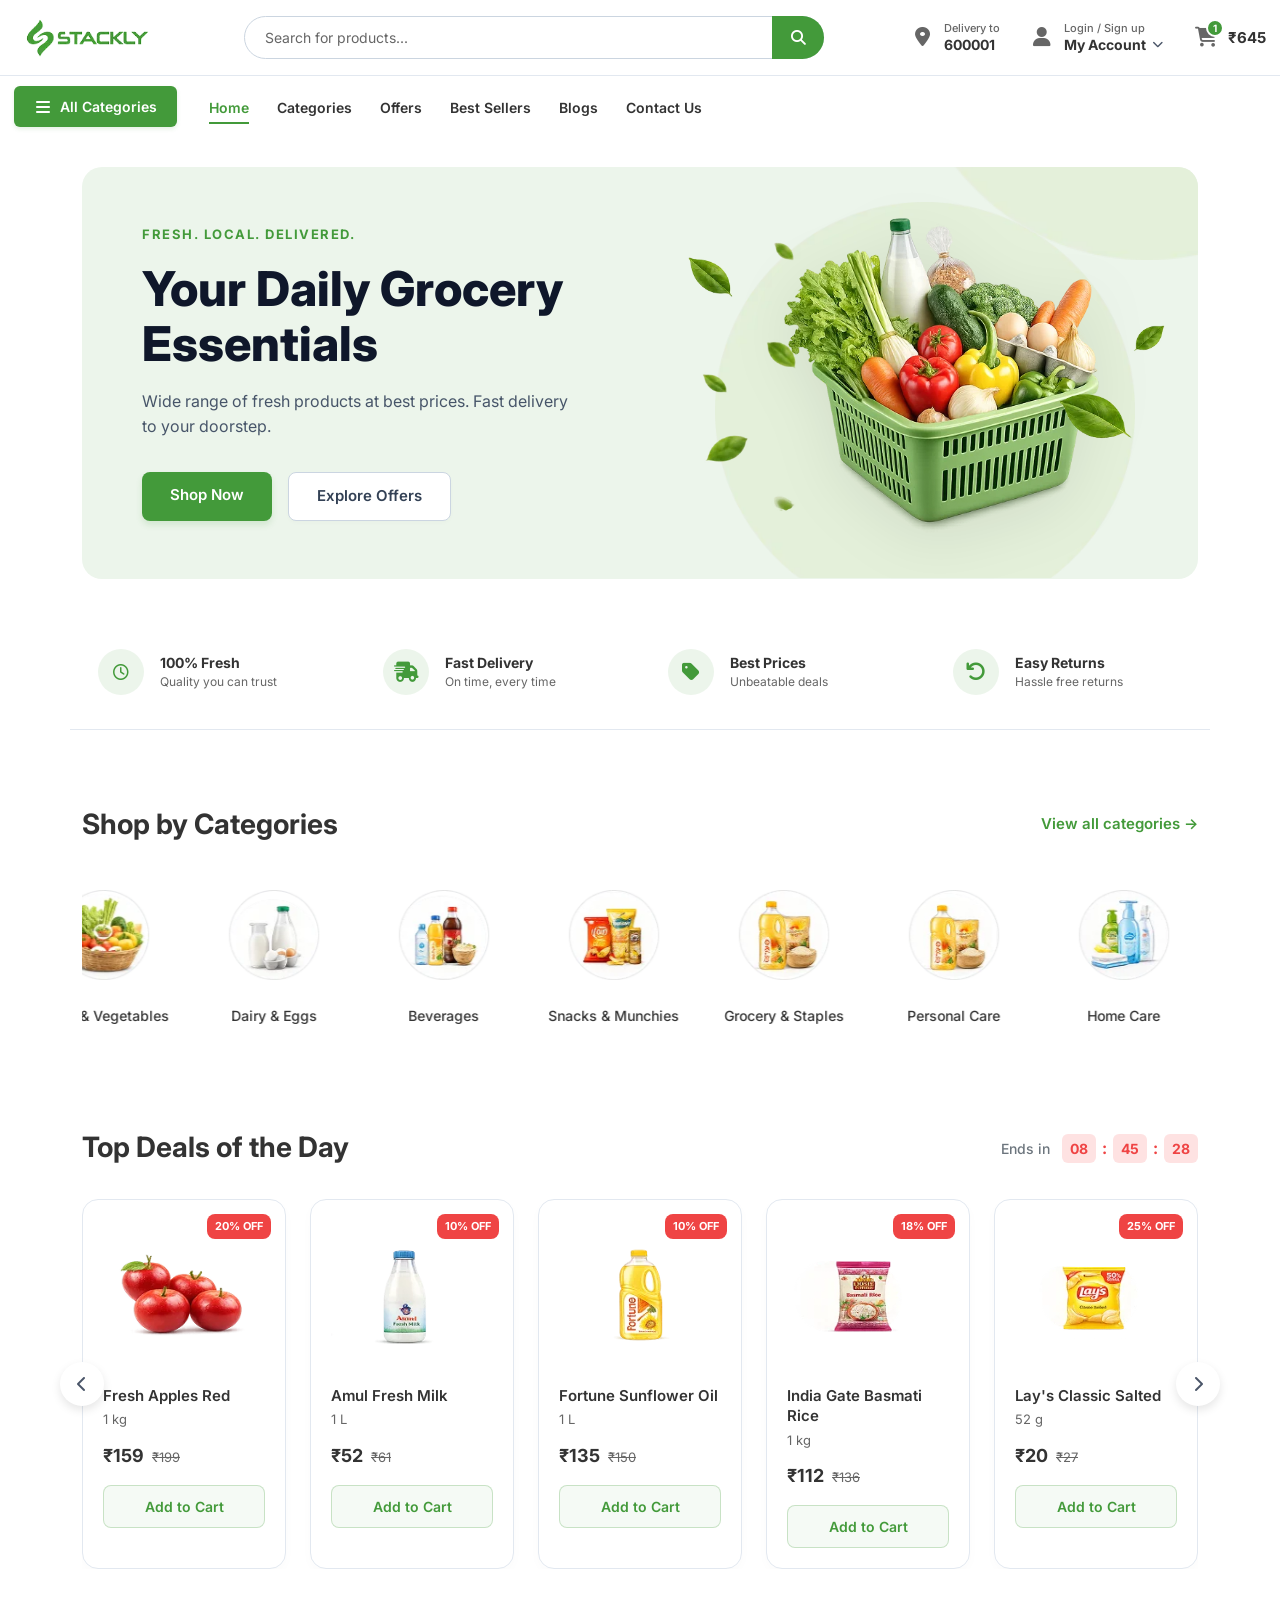
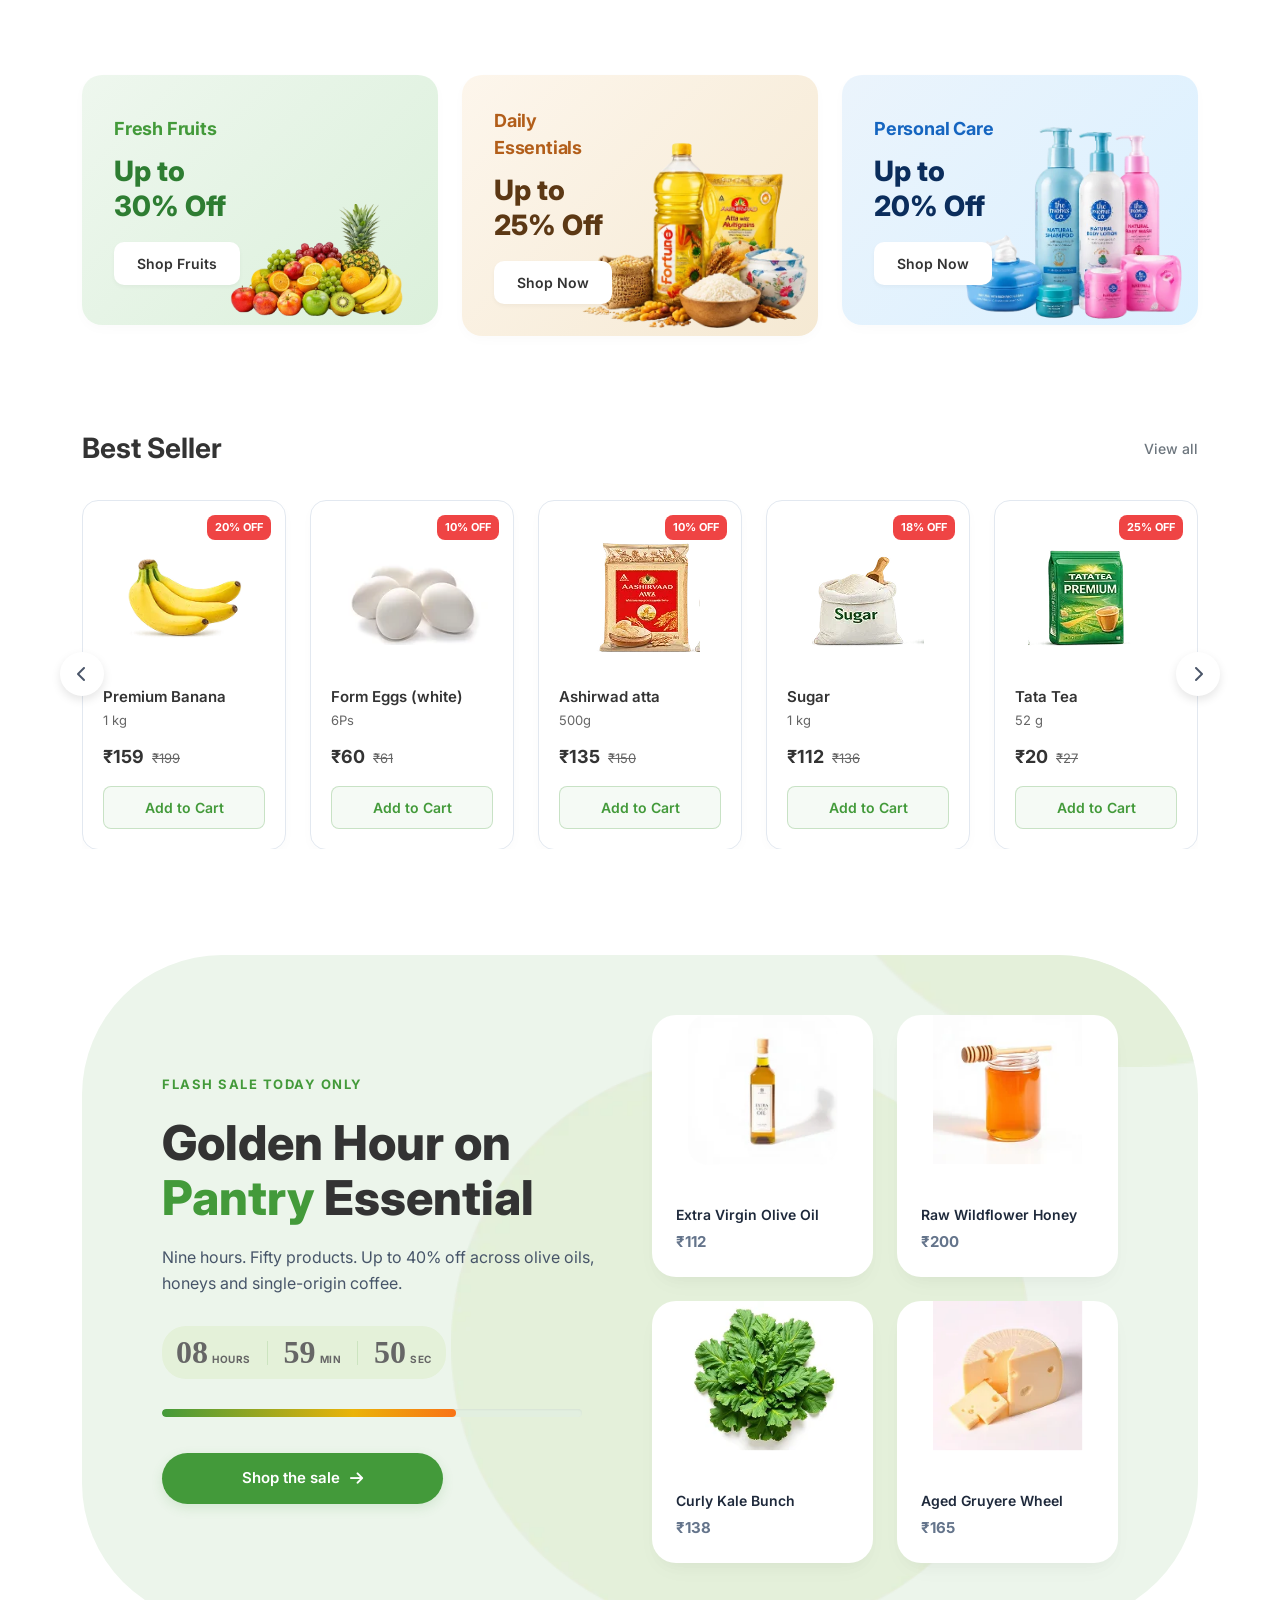
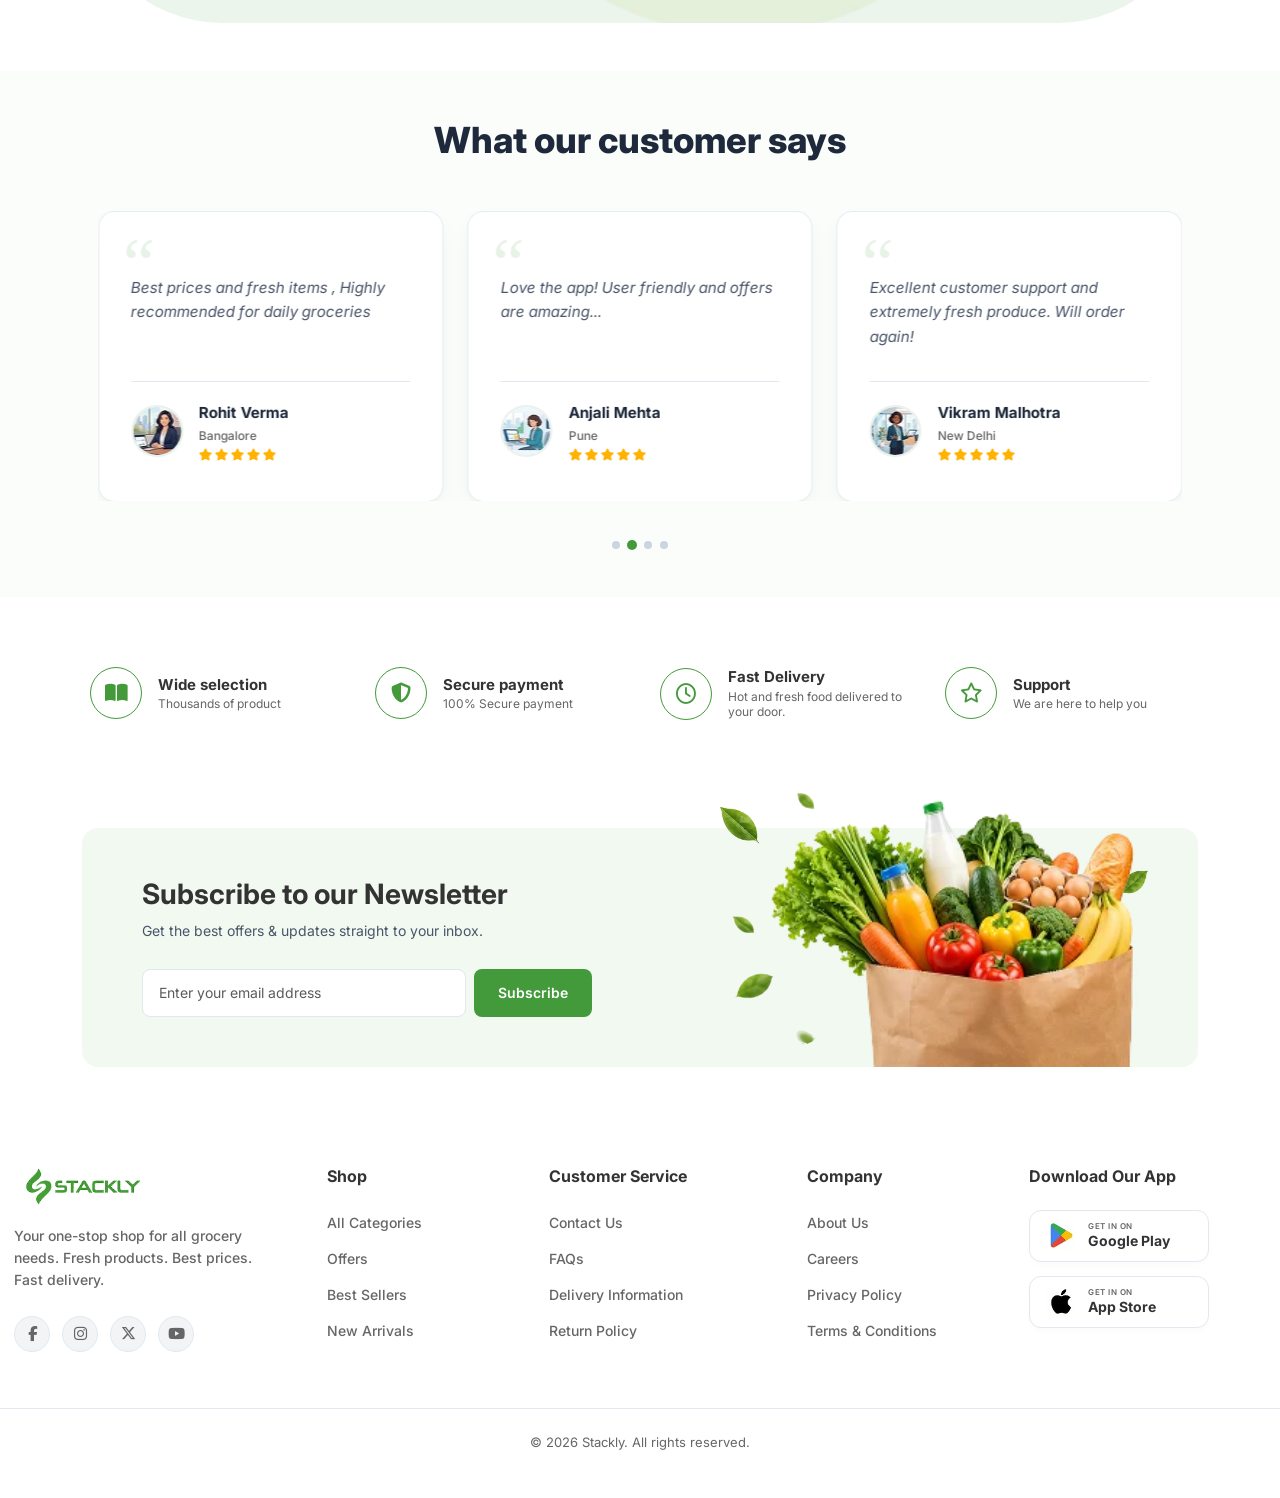
==== index.html @ 91634e1f "first commit" ====
<!doctype html>
<html lang="en">
  <head>
    <meta charset="UTF-8" />
    <meta name="viewport" content="width=device-width, initial-scale=1.0" />
    <title>Stackly - Online Grocery Store & E-Commerce</title>
    <!-- Bootstrap 5 CSS CDN -->
    <link
      href="https://cdn.jsdelivr.net/npm/bootstrap@5.3.3/dist/css/bootstrap.min.css"
      rel="stylesheet"
    />
    <!-- FontAwesome Icons CDN -->
    <link
      rel="stylesheet"
      href="https://cdnjs.cloudflare.com/ajax/libs/font-awesome/6.7.2/css/all.min.css"
    />
    <!-- Custom Project Stylesheet (overrides/complements Bootstrap) -->
    <link rel="stylesheet" href="./assets/css/styles.css" />
    <!-- Reusable Web Components (Header & Footer) -->
    <script src="./assets/js/script.js" defer></script>
  </head>
  <body style="display: flex; flex-direction: column; min-height: 100vh">
    <!-- Reusable Custom Header Component -->
    <custom-header></custom-header>

    <!-- Hero Banner Section -->
    <section class="hero-section">
      <div class="container">
        <div class="hero-banner">
          <div class="row align-items-center">
            <!-- Left: Hero Text Area -->
            <div class="col-lg-6 hero-content text-start">
              <span class="hero-subtitle">Fresh. Local. Delivered.</span>
              <h1 class="hero-title">Your Daily Grocery Essentials</h1>
              <p class="hero-text">
                Wide range of fresh products at best prices. Fast delivery to
                your doorstep.
              </p>
              <div class="hero-buttons">
                <a href="#" class="btn-hero-primary">Shop Now</a>
                <a href="#" class="btn-hero-secondary">Explore Offers</a>
              </div>
            </div>

            <!-- Right: Hero Visual Graphic -->
            <div class="col-lg-6">
              <div class="hero-illustration">
                <!-- Decorative Circle Backgrounds -->
                <img
                  src="./assets/images/home/Ellipse 1.webp"
                  alt="Circle Graphic background 1"
                  class="hero-ellipse-1"
                />
                <img
                  src="./assets/images/home/Ellipse 2.webp"
                  alt="Circle Graphic background 2"
                  class="hero-ellipse-2"
                />
                <!-- Product Basket Image -->
                <img
                  src="./assets/images/home/hero-veg-basket.webp"
                  alt="Fresh Vegetable Basket"
                  class="hero-basket-img"
                />
                <!-- Floating Leaf Overlays -->
                <img
                  src="./assets/images/home/leaves.webp"
                  alt="Floating Green Leaves"
                  class="hero-leaves"
                />
              </div>
            </div>
          </div>
        </div>
      </div>
    </section>

    <!-- Features Banner Section -->
    <section class="features-section">
      <div class="container">
        <div
          class="row row-cols-1 row-cols-sm-2 row-cols-lg-4 g-4 justify-content-between pb-4"
          style="border-bottom: 1px solid var(--border-color)"
        >
          <!-- Feature 1: 100% Fresh -->
          <div class="col">
            <div class="feature-card">
              <div class="feature-icon-box">
                <i class="fa-regular fa-clock"></i>
              </div>
              <div class="feature-content">
                <h4 class="feature-title">100% Fresh</h4>
                <p class="feature-description">Quality you can trust</p>
              </div>
            </div>
          </div>

          <!-- Feature 2: Fast Delivery -->
          <div class="col">
            <div class="feature-card">
              <div class="feature-icon-box">
                <i class="fa-solid fa-truck-fast feature-icon icon"></i>
              </div>
              <div class="feature-content">
                <h4 class="feature-title">Fast Delivery</h4>
                <p class="feature-description">On time, every time</p>
              </div>
            </div>
          </div>

          <!-- Feature 3: Best Prices -->
          <div class="col">
            <div class="feature-card">
              <div class="feature-icon-box">
                <i class="fa-solid fa-tag feature-icon icon"></i>
              </div>
              <div class="feature-content">
                <h4 class="feature-title">Best Prices</h4>
                <p class="feature-description">Unbeatable deals</p>
              </div>
            </div>
          </div>

          <!-- Feature 4: Easy Returns -->
          <div class="col">
            <div class="feature-card">
              <div class="feature-icon-box">
                <i class="fa-solid fa-arrow-rotate-left feature-icon icon"></i>
              </div>
              <div class="feature-content">
                <h4 class="feature-title">Easy Returns</h4>
                <p class="feature-description">Hassle free returns</p>
              </div>
            </div>
          </div>
        </div>
      </div>
    </section>

    <!-- Shop by Categories Section -->
    <section class="categories-section py-5">
      <div class="container">
        <div class="d-flex justify-content-between align-items-center mb-4">
          <h2 class="section-title h3 mb-0 fw-bold">Shop by Categories</h2>
          <a href="#" class="view-all-link fw-semibold text-decoration-none">
            View all categories <span class="arrow">&rarr;</span>
          </a>
        </div>
        <div class="categories-slider-wrapper">
          <div class="categories-slider-track" id="categories-track">
            <!-- Fruits & Vegetables -->
            <div class="category-slide">
              <a href="#" class="category-item-card">
                <div class="category-image-circle">
                  <img
                    src="./assets/images/home/home-shop-by-categories-img-1.webp"
                    alt="Fruits & Vegetables"
                  />
                </div>
                <div class="category-title">Fruits & Vegetables</div>
              </a>
            </div>
            <!-- Dairy & Eggs -->
            <div class="category-slide">
              <a href="#" class="category-item-card">
                <div class="category-image-circle">
                  <img
                    src="./assets/images/home/home-shop-by-categories-img-2.webp"
                    alt="Dairy & Eggs"
                  />
                </div>
                <div class="category-title">Dairy & Eggs</div>
              </a>
            </div>
            <!-- Beverages -->
            <div class="category-slide">
              <a href="#" class="category-item-card">
                <div class="category-image-circle">
                  <img
                    src="./assets/images/home/home-shop-by-categories-img-3.webp"
                    alt="Beverages"
                  />
                </div>
                <div class="category-title">Beverages</div>
              </a>
            </div>
            <!-- Snacks & Munchies -->
            <div class="category-slide">
              <a href="#" class="category-item-card">
                <div class="category-image-circle">
                  <img
                    src="./assets/images/home/home-shop-by-categories-img-4.webp"
                    alt="Snacks & Munchies"
                  />
                </div>
                <div class="category-title">Snacks & Munchies</div>
              </a>
            </div>
            <!-- Grocery & Staples -->
            <div class="category-slide">
              <a href="#" class="category-item-card">
                <div class="category-image-circle">
                  <img
                    src="./assets/images/home/home-shop-by-categories-img-5.webp"
                    alt="Grocery & Staples"
                  />
                </div>
                <div class="category-title">Grocery & Staples</div>
              </a>
            </div>
            <!-- Personal Care -->
            <div class="category-slide">
              <a href="#" class="category-item-card">
                <div class="category-image-circle">
                  <img
                    src="./assets/images/home/home-shop-by-categories-img-6.webp"
                    alt="Personal Care"
                  />
                </div>
                <div class="category-title">Personal Care</div>
              </a>
            </div>
            <!-- Home Care -->
            <div class="category-slide">
              <a href="#" class="category-item-card">
                <div class="category-image-circle">
                  <img
                    src="./assets/images/home/home-shop-by-categories-img-7.webp"
                    alt="Home Care"
                  />
                </div>
                <div class="category-title">Home Care</div>
              </a>
            </div>
            <!-- Baby Care -->
            <div class="category-slide">
              <a href="#" class="category-item-card">
                <div class="category-image-circle">
                  <img
                    src="./assets/images/home/home-shop-by-categories-img-8.webp"
                    alt="Baby Care"
                  />
                </div>
                <div class="category-title">Baby Care</div>
              </a>
            </div>
          </div>
        </div>
      </div>
    </section>

    <!-- Top Deals of the Day Section -->
    <section class="deals-section py-5">
      <div class="container position-relative">
        <div
          class="d-flex justify-content-between align-items-center mb-4 flex-wrap gap-3"
        >
          <h2 class="section-title h3 mb-0 fw-bold">Top Deals of the Day</h2>
          <div class="deals-countdown d-flex align-items-center gap-2">
            <span class="countdown-label text-secondary fw-medium"
              >Ends in</span
            >
            <div
              class="countdown-timer d-flex align-items-center gap-1"
              id="deals-timer"
            >
              <span class="timer-block" id="timer-hours">08</span>
              <span class="timer-colon">:</span>
              <span class="timer-block" id="timer-minutes">45</span>
              <span class="timer-colon">:</span>
              <span class="timer-block" id="timer-seconds">32</span>
            </div>
          </div>
        </div>

        <div class="deals-slider-outer position-relative">
          <!-- Slider Navigation Arrows -->
          <button
            class="deals-arrow arrow-left"
            id="deals-prev-btn"
            aria-label="Previous slide"
          >
            <i class="fa-solid fa-chevron-left"></i>
          </button>

          <div class="deals-slider-wrapper">
            <div class="deals-slider-track" id="deals-track">
              <!-- Card 1: Fresh Apples Red -->
              <div class="deal-slide">
                <div class="deal-product-card">
                  <span class="deal-badge-discount">20% OFF</span>
                  <div class="deal-image-wrapper">
                    <img
                      src="./assets/images/home/home-top-deals-1-fresh-apples-red.webp"
                      alt="Fresh Apples Red"
                      class="deal-product-img"
                    />
                  </div>
                  <div class="deal-product-info">
                    <h3 class="deal-product-title">Fresh Apples Red</h3>
                    <div class="deal-product-qty">1 kg</div>
                    <div class="deal-price-row">
                      <span class="deal-price-current">₹159</span>
                      <span class="deal-price-original">₹199</span>
                    </div>
                    <button class="deal-btn-add">Add to Cart</button>
                  </div>
                </div>
              </div>

              <!-- Card 2: Amul Fresh Milk -->
              <div class="deal-slide">
                <div class="deal-product-card">
                  <span class="deal-badge-discount">10% OFF</span>
                  <div class="deal-image-wrapper">
                    <img
                      src="./assets/images/home/home-top-deals-2-amul-fresh-milk.webp"
                      alt="Amul Fresh Milk"
                      class="deal-product-img"
                    />
                  </div>
                  <div class="deal-product-info">
                    <h3 class="deal-product-title">Amul Fresh Milk</h3>
                    <div class="deal-product-qty">1 L</div>
                    <div class="deal-price-row">
                      <span class="deal-price-current">₹52</span>
                      <span class="deal-price-original">₹61</span>
                    </div>
                    <button class="deal-btn-add">Add to Cart</button>
                  </div>
                </div>
              </div>

              <!-- Card 3: Fortune Sunflower Oil -->
              <div class="deal-slide">
                <div class="deal-product-card">
                  <span class="deal-badge-discount">10% OFF</span>
                  <div class="deal-image-wrapper">
                    <img
                      src="./assets/images/home/home-top-deals-3-fortune-sunflower-oil.webp"
                      alt="Fortune Sunflower Oil"
                      class="deal-product-img"
                    />
                  </div>
                  <div class="deal-product-info">
                    <h3 class="deal-product-title">Fortune Sunflower Oil</h3>
                    <div class="deal-product-qty">1 L</div>
                    <div class="deal-price-row">
                      <span class="deal-price-current">₹135</span>
                      <span class="deal-price-original">₹150</span>
                    </div>
                    <button class="deal-btn-add">Add to Cart</button>
                  </div>
                </div>
              </div>

              <!-- Card 4: India Gate Basmati Rice -->
              <div class="deal-slide">
                <div class="deal-product-card">
                  <span class="deal-badge-discount">18% OFF</span>
                  <div class="deal-image-wrapper">
                    <img
                      src="./assets/images/home/home-top-deals-4-india-gate-basmati-rice.webp"
                      alt="India Gate Basmati Rice"
                      class="deal-product-img"
                    />
                  </div>
                  <div class="deal-product-info">
                    <h3 class="deal-product-title">India Gate Basmati Rice</h3>
                    <div class="deal-product-qty">1 kg</div>
                    <div class="deal-price-row">
                      <span class="deal-price-current">₹112</span>
                      <span class="deal-price-original">₹136</span>
                    </div>
                    <button class="deal-btn-add">Add to Cart</button>
                  </div>
                </div>
              </div>

              <!-- Card 5: Lay's Classic Salted -->
              <div class="deal-slide">
                <div class="deal-product-card">
                  <span class="deal-badge-discount">25% OFF</span>
                  <div class="deal-image-wrapper">
                    <img
                      src="./assets/images/home/home-top-deals-5-lay's-classic-salted.webp"
                      alt="Lay's Classic Salted"
                      class="deal-product-img"
                    />
                  </div>
                  <div class="deal-product-info">
                    <h3 class="deal-product-title">Lay's Classic Salted</h3>
                    <div class="deal-product-qty">52 g</div>
                    <div class="deal-price-row">
                      <span class="deal-price-current">₹20</span>
                      <span class="deal-price-original">₹27</span>
                    </div>
                    <button class="deal-btn-add">Add to Cart</button>
                  </div>
                </div>
              </div>
            </div>
          </div>

          <button
            class="deals-arrow arrow-right"
            id="deals-next-btn"
            aria-label="Next slide"
          >
            <i class="fa-solid fa-chevron-right"></i>
          </button>
        </div>
      </div>
    </section>

    <!-- Offer Banners Section -->
    <section class="offers-banners-section py-5">
      <div class="container">
        <div class="row g-4">
          <!-- Card 1: Fresh Fruits -->
          <div class="col-lg-4 col-md-6">
            <div class="offer-banner-card card-fruits">
              <div class="offer-banner-content">
                <span class="offer-category">Fresh Fruits</span>
                <h3 class="offer-discount">Up to 30% Off</h3>
                <a href="#" class="btn-offer">Shop Fruits</a>
              </div>
              <div class="offer-banner-img-wrapper">
                <img
                  src="./assets/images/home/home-offer-image-1.webp"
                  alt="Fresh Fruits"
                  class="offer-banner-img"
                />
              </div>
            </div>
          </div>

          <!-- Card 2: Daily Essentials -->
          <div class="col-lg-4 col-md-6">
            <div class="offer-banner-card card-essentials">
              <div class="offer-banner-content">
                <span class="offer-category">Daily Essentials</span>
                <h3 class="offer-discount">Up to 25% Off</h3>
                <a href="#" class="btn-offer">Shop Now</a>
              </div>
              <div class="offer-banner-img-wrapper">
                <img
                  src="./assets/images/home/home-offer-image-2.webp"
                  alt="Daily Essentials"
                  class="offer-banner-img"
                />
              </div>
            </div>
          </div>

          <!-- Card 3: Personal Care -->
          <div class="col-lg-4 col-md-12">
            <div class="offer-banner-card card-personal">
              <div class="offer-banner-content">
                <span class="offer-category">Personal Care</span>
                <h3 class="offer-discount">Up to 20% Off</h3>
                <a href="#" class="btn-offer">Shop Now</a>
              </div>
              <div class="offer-banner-img-wrapper">
                <img
                  src="./assets/images/home/home-offer-image-3.webp"
                  alt="Personal Care"
                  class="offer-banner-img"
                />
              </div>
            </div>
          </div>
        </div>
      </div>
    </section>

    <!-- Best Seller Section -->
    <section class="deals-section py-5">
      <div class="container position-relative">
        <div class="d-flex justify-content-between align-items-center mb-4">
          <h2 class="section-title h3 mb-0 fw-bold">Best Seller</h2>
          <a
            href="#"
            class="text-secondary text-decoration-none fw-medium"
            style="font-size: 14px; transition: color var(--transition-fast)"
            onmouseover="this.style.color = 'var(--primary-color)'"
            onmouseout="this.style.color = 'var(--text-light)'"
          >
            View all
          </a>
        </div>

        <div class="deals-slider-outer position-relative">
          <!-- Slider Navigation Arrows -->
          <button
            class="deals-arrow arrow-left"
            id="best-seller-prev-btn"
            aria-label="Previous slide"
          >
            <i class="fa-solid fa-chevron-left"></i>
          </button>

          <div class="deals-slider-wrapper">
            <div class="deals-slider-track" id="best-seller-track">
              <!-- Card 1: Premium Banana -->
              <div class="deal-slide">
                <div class="deal-product-card">
                  <span class="deal-badge-discount">20% OFF</span>
                  <div class="deal-image-wrapper">
                    <img
                      src="./assets/images/home/home-best-seller-img-1.webp"
                      alt="Premium Banana"
                      class="deal-product-img"
                    />
                  </div>
                  <div class="deal-product-info">
                    <h3 class="deal-product-title">Premium Banana</h3>
                    <div class="deal-product-qty">1 kg</div>
                    <div class="deal-price-row">
                      <span class="deal-price-current">₹159</span>
                      <span class="deal-price-original">₹199</span>
                    </div>
                    <button class="deal-btn-add">Add to Cart</button>
                  </div>
                </div>
              </div>

              <!-- Card 2: Form Eggs (white) -->
              <div class="deal-slide">
                <div class="deal-product-card">
                  <span class="deal-badge-discount">10% OFF</span>
                  <div class="deal-image-wrapper">
                    <img
                      src="./assets/images/home/home-best-seller-img-2.webp"
                      alt="Form Eggs (white)"
                      class="deal-product-img"
                    />
                  </div>
                  <div class="deal-product-info">
                    <h3 class="deal-product-title">Form Eggs (white)</h3>
                    <div class="deal-product-qty">6Ps</div>
                    <div class="deal-price-row">
                      <span class="deal-price-current">₹60</span>
                      <span class="deal-price-original">₹61</span>
                    </div>
                    <button class="deal-btn-add">Add to Cart</button>
                  </div>
                </div>
              </div>

              <!-- Card 3: Ashirwad atta -->
              <div class="deal-slide">
                <div class="deal-product-card">
                  <span class="deal-badge-discount">10% OFF</span>
                  <div class="deal-image-wrapper">
                    <img
                      src="./assets/images/home/home-best-seller-img-3.webp"
                      alt="Ashirwad atta"
                      class="deal-product-img"
                    />
                  </div>
                  <div class="deal-product-info">
                    <h3 class="deal-product-title">Ashirwad atta</h3>
                    <div class="deal-product-qty">500g</div>
                    <div class="deal-price-row">
                      <span class="deal-price-current">₹135</span>
                      <span class="deal-price-original">₹150</span>
                    </div>
                    <button class="deal-btn-add">Add to Cart</button>
                  </div>
                </div>
              </div>

              <!-- Card 4: Sugar -->
              <div class="deal-slide">
                <div class="deal-product-card">
                  <span class="deal-badge-discount">18% OFF</span>
                  <div class="deal-image-wrapper">
                    <img
                      src="./assets/images/home/home-best-seller-img-4.webp"
                      alt="Sugar"
                      class="deal-product-img"
                    />
                  </div>
                  <div class="deal-product-info">
                    <h3 class="deal-product-title">Sugar</h3>
                    <div class="deal-product-qty">1 kg</div>
                    <div class="deal-price-row">
                      <span class="deal-price-current">₹112</span>
                      <span class="deal-price-original">₹136</span>
                    </div>
                    <button class="deal-btn-add">Add to Cart</button>
                  </div>
                </div>
              </div>

              <!-- Card 5: Tata Tea -->
              <div class="deal-slide">
                <div class="deal-product-card">
                  <span class="deal-badge-discount">25% OFF</span>
                  <div class="deal-image-wrapper">
                    <img
                      src="./assets/images/home/home-best-seller-img-5.webp"
                      alt="Tata Tea"
                      class="deal-product-img"
                    />
                  </div>
                  <div class="deal-product-info">
                    <h3 class="deal-product-title">Tata Tea</h3>
                    <div class="deal-product-qty">52 g</div>
                    <div class="deal-price-row">
                      <span class="deal-price-current">₹20</span>
                      <span class="deal-price-original">₹27</span>
                    </div>
                    <button class="deal-btn-add">Add to Cart</button>
                  </div>
                </div>
              </div>
            </div>
          </div>

          <button
            class="deals-arrow arrow-right"
            id="best-seller-next-btn"
            aria-label="Next slide"
          >
            <i class="fa-solid fa-chevron-right"></i>
          </button>
        </div>
      </div>
    </section>

    <!-- Flash Sale Section -->
    <section class="flash-sale-section py-5">
      <div class="container">
        <div class="flash-sale-banner">
          <!-- Decorative Circle Backgrounds -->
          <img
            src="./assets/images/home/home-flash-sale-ellipse1.webp"
            alt="Flash Sale background 1"
            class="flash-sale-ellipse-1"
          />
          <img
            src="./assets/images/home/home-flash-sale-ellipse2.webp"
            alt="Flash Sale background 2"
            class="flash-sale-ellipse-2"
          />

          <div
            class="row align-items-center position-relative"
            style="z-index: 10"
          >
            <!-- Left: Text content, countdown timer, and progress bar -->
            <div class="col-lg-6 flash-sale-content text-start">
              <span class="flash-sale-subtitle">FLASH SALE TODAY ONLY</span>
              <h2 class="flash-sale-title">
                Golden Hour on <br />
                <span class="text-green">Pantry</span> Essential
              </h2>
              <p class="flash-sale-text">
                Nine hours. Fifty products. Up to 40% off across olive oils,
                honeys and single-origin coffee.
              </p>

              <!-- Countdown Timer -->
              <div class="flash-sale-timer-container">
                <div class="flash-sale-timer" id="flash-sale-countdown">
                  <div class="timer-segment">
                    <span class="timer-val" id="flash-hours">08</span>
                    <span class="timer-lbl">HOURS</span>
                  </div>
                  <div class="timer-divider"></div>
                  <div class="timer-segment">
                    <span class="timer-val" id="flash-minutes">59</span>
                    <span class="timer-lbl">MIN</span>
                  </div>
                  <div class="timer-divider"></div>
                  <div class="timer-segment">
                    <span class="timer-val" id="flash-seconds">54</span>
                    <span class="timer-lbl">SEC</span>
                  </div>
                </div>
              </div>

              <!-- Progress Bar -->
              <div class="flash-sale-progress-container">
                <div class="flash-sale-progress-bar">
                  <div
                    class="flash-sale-progress-fill"
                    style="width: 70%"
                  ></div>
                </div>
              </div>

              <!-- Action Button -->
              <div class="flash-sale-button-box">
                <a href="#" class="btn-flash-sale"
                  >Shop the sale <i class="fa-solid fa-arrow-right"></i
                ></a>
              </div>
            </div>

            <!-- Right: 2x2 Grid of Product Cards -->
            <div class="col-lg-6">
              <div class="flash-sale-grid">
                <!-- Card 1: Extra Virgin Olive Oil -->
                <div class="flash-product-card">
                  <div class="flash-product-image">
                    <img
                      src="./assets/images/home/home-flash-sale-1-extra-vergin-olive-oil.webp"
                      alt="Extra Virgin Olive Oil"
                    />
                  </div>
                  <div class="flash-product-info">
                    <h4 class="flash-product-title">Extra Virgin Olive Oil</h4>
                    <span class="flash-product-price">₹112</span>
                  </div>
                </div>

                <!-- Card 2: Raw Wildflower Honey -->
                <div class="flash-product-card">
                  <div class="flash-product-image">
                    <img
                      src="./assets/images/home/home-flash-sale-2-raw-wildflower-honey.webp"
                      alt="Raw Wildflower Honey"
                    />
                  </div>
                  <div class="flash-product-info">
                    <h4 class="flash-product-title">Raw Wildflower Honey</h4>
                    <span class="flash-product-price">₹200</span>
                  </div>
                </div>

                <!-- Card 3: Curly Kale Bunch -->
                <div class="flash-product-card">
                  <div class="flash-product-image">
                    <img
                      src="./assets/images/home/home-flash-sale-3-curly-kale-bunch.webp"
                      alt="Curly Kale Bunch"
                    />
                  </div>
                  <div class="flash-product-info">
                    <h4 class="flash-product-title">Curly Kale Bunch</h4>
                    <span class="flash-product-price">₹138</span>
                  </div>
                </div>

                <!-- Card 4: Aged Gruyere Wheel -->
                <div class="flash-product-card">
                  <div class="flash-product-image">
                    <img
                      src="./assets/images/home/home-flash-sale-4-aged-gruyere-wheel.webp"
                      alt="Aged Gruyere Wheel"
                    />
                  </div>
                  <div class="flash-product-info">
                    <h4 class="flash-product-title">Aged Gruyere Wheel</h4>
                    <span class="flash-product-price">₹165</span>
                  </div>
                </div>
              </div>
            </div>
          </div>
        </div>
      </div>
    </section>

    <!-- What our customer says (Testimonial Slider) Section -->
    <section class="testimonials-section py-5">
      <div class="container">
        <h2 class="testimonials-title">What our customer says</h2>

        <div class="testimonials-slider-outer">
          <div class="testimonials-slider-wrapper">
            <div class="testimonials-slider-track" id="testimonials-track">
              <!-- Slide 1: Priya Sharma -->
              <div class="testimonial-slide">
                <div class="testimonial-card">
                  <span class="testimonial-quote-icon">“</span>
                  <p class="testimonial-text">
                    Great quality and Fast delivery experience stackly make my
                    shopping very easy !
                  </p>
                  <div class="testimonial-profile">
                    <img
                      src="./assets/images/home/home-testimonial-img-1.webp"
                      alt="Priya Sharma"
                      class="testimonial-avatar"
                    />
                    <div class="testimonial-info">
                      <span class="testimonial-name">Priya Sharma</span>
                      <span class="testimonial-location">Mumbai</span>
                      <div class="testimonial-rating">
                        <i class="fa-solid fa-star"></i>
                        <i class="fa-solid fa-star"></i>
                        <i class="fa-solid fa-star"></i>
                        <i class="fa-solid fa-star"></i>
                        <i class="fa-solid fa-star"></i>
                      </div>
                    </div>
                  </div>
                </div>
              </div>

              <!-- Slide 2: Rohit Verma -->
              <div class="testimonial-slide">
                <div class="testimonial-card">
                  <span class="testimonial-quote-icon">“</span>
                  <p class="testimonial-text">
                    Best prices and fresh items , Highly recommended for daily
                    groceries
                  </p>
                  <div class="testimonial-profile">
                    <img
                      src="./assets/images/home/home-testimonial-img-2.webp"
                      alt="Rohit Verma"
                      class="testimonial-avatar"
                    />
                    <div class="testimonial-info">
                      <span class="testimonial-name">Rohit Verma</span>
                      <span class="testimonial-location">Bangalore</span>
                      <div class="testimonial-rating">
                        <i class="fa-solid fa-star"></i>
                        <i class="fa-solid fa-star"></i>
                        <i class="fa-solid fa-star"></i>
                        <i class="fa-solid fa-star"></i>
                        <i class="fa-solid fa-star"></i>
                      </div>
                    </div>
                  </div>
                </div>
              </div>

              <!-- Slide 3: Anjali Mehta -->
              <div class="testimonial-slide">
                <div class="testimonial-card">
                  <span class="testimonial-quote-icon">“</span>
                  <p class="testimonial-text">
                    Love the app! User friendly and offers are amazing...
                  </p>
                  <div class="testimonial-profile">
                    <img
                      src="./assets/images/home/home-testimonial-img-3.webp"
                      alt="Anjali Mehta"
                      class="testimonial-avatar"
                    />
                    <div class="testimonial-info">
                      <span class="testimonial-name">Anjali Mehta</span>
                      <span class="testimonial-location">Pune</span>
                      <div class="testimonial-rating">
                        <i class="fa-solid fa-star"></i>
                        <i class="fa-solid fa-star"></i>
                        <i class="fa-solid fa-star"></i>
                        <i class="fa-solid fa-star"></i>
                        <i class="fa-solid fa-star"></i>
                      </div>
                    </div>
                  </div>
                </div>
              </div>

              <!-- Slide 4: Vikram Malhotra -->
              <div class="testimonial-slide">
                <div class="testimonial-card">
                  <span class="testimonial-quote-icon">“</span>
                  <p class="testimonial-text">
                    Excellent customer support and extremely fresh produce. Will
                    order again!
                  </p>
                  <div class="testimonial-profile">
                    <img
                      src="./assets/images/home/home-testimonial-img-1.webp"
                      alt="Vikram Malhotra"
                      class="testimonial-avatar"
                    />
                    <div class="testimonial-info">
                      <span class="testimonial-name">Vikram Malhotra</span>
                      <span class="testimonial-location">New Delhi</span>
                      <div class="testimonial-rating">
                        <i class="fa-solid fa-star"></i>
                        <i class="fa-solid fa-star"></i>
                        <i class="fa-solid fa-star"></i>
                        <i class="fa-solid fa-star"></i>
                        <i class="fa-solid fa-star"></i>
                      </div>
                    </div>
                  </div>
                </div>
              </div>
            </div>
          </div>

          <!-- Pagination Dots -->
          <div class="testimonials-dots" id="testimonials-dots"></div>
        </div>
      </div>
    </section>

    <!-- Bottom Features & Newsletter Section -->
    <section class="footer-features-newsletter-section">
      <!-- 1. Features Row -->
      <div class="container home-bottom-features mb-5">
        <div
          class="row row-cols-1 row-cols-md-2 row-cols-lg-4 g-4 justify-content-between"
        >
          <!-- Feature 1: Wide selection -->
          <div class="col">
            <div class="bottom-feature-card">
              <div class="bottom-feature-icon-box">
                <i class="fa-solid fa-book-open"></i>
              </div>
              <div class="bottom-feature-content">
                <h4 class="bottom-feature-title">Wide selection</h4>
                <p class="bottom-feature-description">Thousands of product</p>
              </div>
            </div>
          </div>
          <!-- Feature 2: Secure payment -->
          <div class="col">
            <div class="bottom-feature-card">
              <div class="bottom-feature-icon-box">
                <i class="fa-solid fa-shield-halved"></i>
              </div>
              <div class="bottom-feature-content">
                <h4 class="bottom-feature-title">Secure payment</h4>
                <p class="bottom-feature-description">100% Secure payment</p>
              </div>
            </div>
          </div>
          <!-- Feature 3: Fast Delivery -->
          <div class="col">
            <div class="bottom-feature-card">
              <div class="bottom-feature-icon-box">
                <i class="fa-regular fa-clock"></i>
              </div>
              <div class="bottom-feature-content">
                <h4 class="bottom-feature-title">Fast Delivery</h4>
                <p class="bottom-feature-description">
                  Hot and fresh food delivered to your door.
                </p>
              </div>
            </div>
          </div>
          <!-- Feature 4: Support -->
          <div class="col">
            <div class="bottom-feature-card">
              <div class="bottom-feature-icon-box">
                <i class="fa-regular fa-star"></i>
              </div>
              <div class="bottom-feature-content">
                <h4 class="bottom-feature-title">Support</h4>
                <p class="bottom-feature-description">
                  We are here to help you
                </p>
              </div>
            </div>
          </div>
        </div>
      </div>

      <!-- 2. Newsletter Subscription Banner -->
      <div class="container">
        <div class="newsletter-banner-card">
          <div class="row align-items-center">
            <div class="col-lg-7 col-md-8 position-relative z-3">
              <h3 class="newsletter-title">Subscribe to our Newsletter</h3>
              <p class="newsletter-subtitle">
                Get the best offers & updates straight to your inbox.
              </p>
              <form
                class="newsletter-form d-flex gap-2"
                id="home-newsletter-form"
              >
                <input
                  type="email"
                  class="form-control newsletter-input"
                  placeholder="Enter your email address"
                  required
                />
                <button type="submit" class="btn btn-subscribe">
                  Subscribe
                </button>
              </form>
              <div class="newsletter-success-msg" id="newsletter-success-msg">
                <i class="fa-solid fa-circle-check"></i> Thank you for
                subscribing! Check your inbox for exclusive updates.
              </div>
            </div>
          </div>
          <!-- Newsletter Visuals (Right aligned, overlapping) -->
          <div class="newsletter-visuals-container">
            <img
              src="./assets/images/home/leaves.webp"
              alt="Floating Leaves background"
              class="newsletter-leaves-bg"
            />
            <img
              src="./assets/images/newsletter-image.webp"
              alt="Fresh Groceries Bag"
              class="newsletter-bag-img"
            />
          </div>
        </div>
      </div>
    </section>

    <!-- Reusable Custom Footer Component -->
    <custom-footer></custom-footer>

    <!-- Bootstrap 5 JavaScript Bundle CDN -->
    <script src="https://cdn.jsdelivr.net/npm/bootstrap@5.3.3/dist/js/bootstrap.bundle.min.js"></script>
  </body>
</html>
---- assets/css/styles.css ----
@import url("https://fonts.googleapis.com/css2?family=Inter:wght@400;500;600;700&display=swap");

/* Brand Identity Design System */
:root {
  --primary-color: #439a3a;
  --primary-color-hover: #367c2e;
  --primary-light: rgba(67, 154, 58, 0.08);
  --text-dark: #333333;
  --text-medium: #4a5568;
  --text-light: #666666;
  --border-color: #e2e8f0;
  --bg-white: #ffffff;
  --bg-input: #f7fafc;
  --font-sans: "Inter", sans-serif;
  --max-width: 1320px;

  /* Transitions */
  --transition-fast: 0.15s ease;
  --transition-normal: 0.25s cubic-bezier(0.4, 0, 0.2, 1);

  /* Shadows */
  --shadow-sm: 0 1px 2px 0 rgba(0, 0, 0, 0.05);
  --shadow-md:
    0 4px 6px -1px rgba(0, 0, 0, 0.07), 0 2px 4px -1px rgba(0, 0, 0, 0.04);
  --shadow-lg:
    0 10px 15px -3px rgba(0, 0, 0, 0.1), 0 4px 6px -2px rgba(0, 0, 0, 0.05);
}

/* Reset and Layout Base */
* {
  box-sizing: border-box;
  margin: 0;
  padding: 0;
}

body {
  font-family: var(--font-sans);
  color: var(--text-dark);
  background-color: #ffffff;
  -webkit-font-smoothing: antialiased;
  -moz-osx-font-smoothing: grayscale;
}

/* Custom Web Component Wrappers */
custom-header,
custom-footer {
  display: block;
  width: 100%;
}

/* Header Component */
.site-header {
  width: 100%;
  background-color: var(--bg-white);
  position: relative;
  z-index: 1000;
}

.header-container {
  max-width: var(--max-width);
  margin: 0 auto;
  padding: 0 14px;
  display: flex;
  align-items: center;
  justify-content: space-between;
}

/* Top Section of Header */
.header-top {
  padding: 16px 0;
  border-bottom: 1px solid var(--border-color);
}

.header-top .header-container {
  gap: 40px;
}

/* Brand Logo Styling */
.header-logo {
  display: flex;
  align-items: center;
  flex-shrink: 0;
  text-decoration: none;
}

.logo-image {
  height: 40px;
  width: auto;
  object-fit: contain;
  transition: transform var(--transition-fast);
}

.header-logo:hover .logo-image {
  transform: scale(1.02);
}

/* Product Search Bar Styling */
.header-search {
  flex-grow: 1;
  max-width: 580px;
}

.search-form {
  display: flex;
  position: relative;
  width: 100%;
}

.search-input {
  width: 100%;
  padding: 10px 64px 10px 20px;
  font-size: 14px;
  font-family: var(--font-sans);
  font-weight: 400;
  color: var(--text-dark);
  background-color: var(--bg-white);
  border: 1px solid #cbd5e0;
  border-radius: 24px;
  outline: none;
  transition: all var(--transition-normal);
}

.search-input::placeholder {
  color: var(--text-light);
}

.search-input:focus {
  border-color: var(--primary-color);
  box-shadow: 0 0 0 3px var(--primary-light);
  background-color: var(--bg-white);
}

.search-button {
  position: absolute;
  right: 0;
  top: 0;
  height: 100%;
  width: 52px;
  background-color: var(--primary-color);
  border: none;
  border-radius: 0 24px 24px 0;
  cursor: pointer;
  display: flex;
  align-items: center;
  justify-content: center;
  color: var(--bg-white);
  transition:
    background-color var(--transition-fast),
    transform 0.1s ease;
}

.search-button:hover {
  background-color: var(--primary-color-hover);
}

.search-button:active {
  transform: scale(0.96);
}

/* Icon Utilities */
.icon {
  display: inline-flex;
  align-items: center;
  justify-content: center;
  width: 20px;
  height: 20px;
  font-size: 20px;
  transition:
    color var(--transition-fast),
    transform var(--transition-normal);
}

.search-icon {
  width: 18px;
  height: 18px;
  font-size: 15px;
}

/* Header Navigation & Utility Actions */
.header-actions {
  display: flex;
  align-items: center;
  gap: 32px;
  flex-shrink: 0;
}

.action-item {
  display: flex;
  align-items: center;
  gap: 12px;
  text-decoration: none;
  color: var(--text-dark);
  cursor: pointer;
  position: relative;
}

.action-icon-box {
  display: flex;
  align-items: center;
  justify-content: center;
  color: #666666;
  transition:
    color var(--transition-fast),
    transform var(--transition-normal);
}

.action-item:hover .action-icon-box {
  color: var(--primary-color);
  transform: translateY(-2px);
}

.action-text-box {
  display: flex;
  flex-direction: column;
}

.action-subtext {
  font-size: 11px;
  font-weight: 500;
  color: var(--text-light);
  line-height: 1.3;
}

.action-maintext {
  font-size: 14px;
  font-weight: 600;
  color: var(--text-dark);
  line-height: 1.3;
  display: flex;
  align-items: center;
  gap: 4px;
}

.text-bold {
  font-weight: 700;
}

.chevron-icon {
  width: 14px;
  height: 14px;
  font-size: 11px;
  color: var(--text-medium);
}

.action-item:hover .chevron-icon {
  transform: rotate(180deg);
  color: var(--primary-color);
}

/* Account Dropdown Menu */
.dropdown-menu {
  position: absolute;
  top: 100%;
  right: 0;
  margin-top: 12px;
  background-color: var(--bg-white);
  border: 1px solid var(--border-color);
  border-radius: 8px;
  box-shadow: var(--shadow-lg);
  display: flex;
  flex-direction: column;
  min-width: 160px;
  opacity: 0;
  visibility: hidden;
  transform: translateY(8px);
  transition:
    opacity var(--transition-normal),
    transform var(--transition-normal),
    visibility var(--transition-normal);
  z-index: 1100;
}

.action-item.account-info:hover .dropdown-menu {
  opacity: 1;
  visibility: visible;
  transform: translateY(0);
}

/* Script active state class */
.dropdown-menu.show {
  opacity: 1;
  visibility: visible;
  transform: translateY(0);
}

.dropdown-item {
  padding: 12px 18px;
  text-decoration: none;
  color: var(--text-medium);
  font-size: 13px;
  font-weight: 500;
  transition:
    background-color var(--transition-fast),
    color var(--transition-fast);
}

.dropdown-item:first-child {
  border-radius: 8px 8px 0 0;
}

.dropdown-item:last-child {
  border-radius: 0 0 8px 8px;
}

.dropdown-item:hover {
  background-color: var(--bg-input);
  color: var(--primary-color);
}

/* Cart Badge & Quantity */
.cart-badge-container {
  position: relative;
}

.cart-badge-count {
  position: absolute;
  top: -8px;
  right: -8px;
  background-color: var(--primary-color);
  color: var(--bg-white);
  font-size: 10px;
  font-weight: 700;
  border-radius: 50%;
  width: 18px;
  height: 18px;
  display: flex;
  align-items: center;
  justify-content: center;
  border: 2px solid var(--bg-white);
}

.cart-amount {
  font-size: 15px;
}

/* Bottom Navigation Bar Row styling */
.header-nav {
  padding: 10px 0;
  background-color: var(--bg-white);
}

.nav-container {
  justify-content: flex-start;
  gap: 32px;
}

/* All Categories Menu Button */
.nav-categories-btn {
  display: flex;
  align-items: center;
  gap: 8px;
  background-color: var(--primary-color);
  color: var(--bg-white);
  padding: 10px 20px;
  border-radius: 6px;
  font-weight: 600;
  font-size: 14px;
  cursor: pointer;
  user-select: none;
  transition:
    background-color var(--transition-fast),
    transform 0.1s ease;
  box-shadow: 0 2px 4px rgba(67, 154, 58, 0.15);
}

.nav-categories-btn:hover {
  background-color: var(--primary-color-hover);
  box-shadow: 0 4px 8px rgba(67, 154, 58, 0.25);
}

.nav-categories-btn:active {
  transform: scale(0.98);
}

.menu-icon {
  width: 18px;
  height: 18px;
  font-size: 16px;
}

/* Nav Menu Links Styling */
.nav-menu-list {
  display: flex;
  align-items: center;
  list-style: none;
  gap: 28px;
  margin-bottom: 0; /* Override Bootstrap link defaults */
  padding-left: 0;
}

.nav-menu-link {
  text-decoration: none;
  color: var(--text-dark);
  font-size: 14px;
  font-weight: 600;
  padding: 8px 0;
  position: relative;
  transition: color var(--transition-fast);
}

.nav-menu-link:hover {
  color: var(--primary-color);
}

/* Line Transition Under Menu Item */
.nav-menu-link::after {
  content: "";
  position: absolute;
  bottom: 0;
  left: 0;
  width: 100%;
  height: 2px;
  background-color: var(--primary-color);
  transform: scaleX(0);
  transform-origin: bottom right;
  transition: transform var(--transition-normal);
}

.nav-menu-link:hover::after {
  transform: scaleX(1);
  transform-origin: bottom left;
}

/* Active Menu Link */
.nav-menu-link.active {
  color: var(--primary-color);
}

.nav-menu-link.active::after {
  transform: scaleX(1);
}

/* ==========================================
   HERO BANNER & FEATURES STYLING
   ========================================== */
.hero-section {
  padding: 30px 0;
}

.hero-banner {
  background-color: #ecf5eb;
  border-radius: 20px;
  overflow: hidden;
  /* padding: 48px 64px; */
  position: relative;
  /* min-height: 460px; */
}

.hero-content {
  position: relative;
  z-index: 20;
  padding: 58px 72px;
}

.hero-subtitle {
  color: var(--primary-color);
  font-weight: 700;
  font-size: 13px;
  letter-spacing: 1.5px;
  text-transform: uppercase;
  margin-bottom: 16px;
  display: block;
}

.hero-title {
  font-size: 48px;
  font-weight: 800;
  line-height: 1.15;
  color: #0f172a; /* Slate 900 */
  margin-bottom: 18px;
}

.hero-text {
  font-size: 16px;
  color: #475569; /* Slate 600 */
  line-height: 1.6;
  margin-bottom: 32px;
  max-width: 440px;
}

.hero-buttons {
  display: flex;
  gap: 16px;
}

.btn-hero-primary {
  background-color: var(--primary-color);
  color: var(--bg-white);
  font-weight: 600;
  font-size: 15px;
  padding: 12px 28px;
  border-radius: 8px;
  border: none;
  transition: all var(--transition-fast);
  box-shadow: 0 4px 6px rgba(67, 154, 58, 0.15);
  text-decoration: none;
  display: inline-block;
}

.btn-hero-primary:hover {
  background-color: var(--primary-color-hover);
  transform: translateY(-1px);
  box-shadow: 0 6px 12px rgba(67, 154, 58, 0.25);
  color: var(--bg-white);
}

.btn-hero-secondary {
  background-color: var(--bg-white);
  color: #334155; /* Slate 700 */
  font-weight: 600;
  font-size: 15px;
  padding: 12px 28px;
  border-radius: 8px;
  border: 1px solid #cbd5e1;
  transition: all var(--transition-fast);
  text-decoration: none;
  display: inline-block;
  box-shadow: 0 2px 4px rgba(0, 0, 0, 0.02);
}

.btn-hero-secondary:hover {
  background-color: #f8fafc;
  border-color: #94a3b8;
  color: #0f172a;
}

/* Illustration / Graphics Side */
.hero-illustration {
  position: relative;
  height: 100%;
  min-height: 350px;
  display: flex;
  align-items: center;
  justify-content: center;
}

.hero-basket-img {
  width: 100%;
  max-width: 410px;
  height: auto;
  position: relative;
  z-index: 10;
  filter: drop-shadow(0 15px 30px rgba(0, 0, 0, 0.08));
  animation: floatBasket 6s ease-in-out infinite;
}

/* Ellipse shape highlights */
.hero-ellipse-1 {
  position: absolute;
  top: 55%;
  left: 50%;
  transform: translate(-50%, -50%);
  width: 420px;
  height: 420px;
  z-index: 2;
  pointer-events: none;
  object-fit: contain;
}

.hero-ellipse-2 {
  position: absolute;
  bottom: 45%;
  right: -20%;
  width: 400px;
  height: 400px;
  z-index: 3;
  pointer-events: none;
  object-fit: contain;
}

/* Leaves overlays */
.hero-leaves {
  position: absolute;
  top: 0;
  left: 0;
  width: 100%;
  height: 100%;
  z-index: 12;
  pointer-events: none;
  object-fit: fill;
}

/* Floating animation */
@keyframes floatBasket {
  0% {
    transform: translateY(0px);
  }
  50% {
    transform: translateY(-8px);
  }
  100% {
    transform: translateY(0px);
  }
}

/* Features List Styling */
.features-section {
  padding: 30px 0;
}

.feature-card {
  display: flex;
  align-items: center;
  gap: 16px;
  padding: 10px 16px;
  transition: transform var(--transition-fast);
}

.feature-card:hover {
  transform: translateY(-2px);
}

.feature-icon-box {
  width: 46px;
  height: 46px;
  border-radius: 50%;
  background-color: #ecf5eb;
  color: var(--primary-color);
  display: flex;
  align-items: center;
  justify-content: center;
  flex-shrink: 0;
  transition:
    background-color var(--transition-fast),
    color var(--transition-fast);
}

.feature-card:hover .feature-icon-box {
  background-color: var(--primary-color);
  color: var(--bg-white);
}

.feature-icon {
  width: 20px;
  height: 20px;
  font-size: 20px;
}

.feature-content {
  display: flex;
  flex-direction: column;
}

.feature-title {
  font-size: 14px;
  font-weight: 700;
  color: var(--text-dark);
  margin-bottom: 2px;
  line-height: 1.3;
}

.feature-description {
  font-size: 12px;
  color: var(--text-light);
  font-weight: 400;
  line-height: 1.3;
  margin-bottom: 0;
}

/* ==========================================
   FOOTER STYLING
   ========================================== */
.site-footer {
  width: 100%;
  background-color: var(--bg-white);
  padding: 60px 0 20px 0;
  margin-top: auto;
}

.site-footer .footer-container {
  max-width: var(--max-width);
  margin: 0 auto;
  padding: 0 14px;
  display: grid;
  grid-template-columns: 1.5fr 1fr 1.2fr 1fr 1.3fr;
  gap: 40px;
}

/* Brand info column styling */
.footer-column.brand-info {
  display: flex;
  flex-direction: column;
  align-items: flex-start;
}

.footer-logo {
  display: flex;
  align-items: center;
  text-decoration: none;
  margin-bottom: 20px;
}

.footer-logo-image {
  height: 38px;
  width: auto;
  object-fit: contain;
}

.footer-tagline {
  font-size: 14px;
  color: var(--text-light);
  line-height: 1.6;
  margin-bottom: 24px;
  font-weight: 500;
  max-width: 250px;
}

.footer-socials {
  display: flex;
  gap: 12px;
}

.social-link {
  display: flex;
  align-items: center;
  justify-content: center;
  width: 36px;
  height: 36px;
  border-radius: 50%;
  background-color: #f3f4f6;
  color: var(--text-light);
  text-decoration: none;
  transition: all var(--transition-fast);
  border: 1px solid var(--border-color);
}

.social-link:hover {
  background-color: var(--primary-light);
  color: var(--primary-color);
  border-color: var(--primary-color);
  transform: translateY(-2px);
}

.social-icon {
  width: 16px;
  height: 16px;
  font-size: 15px;
}

/* Links columns styling */
.footer-heading {
  font-size: 16px;
  font-weight: 700;
  color: var(--text-dark);
  margin-bottom: 24px;
  position: relative;
}

.footer-links {
  list-style: none;
  display: flex;
  flex-direction: column;
  gap: 12px;
  padding-left: 0;
}

.footer-link {
  text-decoration: none;
  color: var(--text-light);
  font-size: 14px;
  font-weight: 500;
  transition:
    color var(--transition-fast),
    transform var(--transition-fast);
  display: inline-block;
}

.footer-link:hover {
  color: var(--primary-color);
  transform: translateX(4px);
}

/* App downloads styling */
.footer-column.app-downloads {
  display: flex;
  flex-direction: column;
  align-items: flex-start;
}

.app-badge-link {
  text-decoration: none;
  display: block;
  margin-bottom: 14px;
  width: 100%;
  max-width: 180px;
}

.app-badge {
  display: flex;
  align-items: center;
  gap: 12px;
  background-color: var(--bg-white);
  border: 1px solid var(--border-color);
  border-radius: 12px;
  padding: 10px 16px;
  transition: all var(--transition-fast);
  box-shadow: 0 4px 6px -1px rgba(0, 0, 0, 0.02);
}

.app-badge:hover {
  border-color: var(--primary-color);
  box-shadow: var(--shadow-md);
  transform: translateY(-2px);
  background-color: #fafbfc;
}

.badge-icon {
  width: 26px;
  height: 26px;
  font-size: 24px;
  flex-shrink: 0;
}

.badge-text {
  display: flex;
  flex-direction: column;
}

.badge-subtext {
  font-size: 8px;
  font-weight: 600;
  color: var(--text-light);
  letter-spacing: 0.5px;
  line-height: 1.2;
}

.badge-maintext {
  font-size: 14px;
  font-weight: 700;
  color: var(--text-dark);
  line-height: 1.3;
}

/* Copyright Row */
.footer-bottom {
  margin-top: 50px;
  border-top: 1px solid var(--border-color);
  padding: 24px 0 10px 0;
}

.footer-bottom .footer-container {
  display: flex;
  justify-content: center;
  align-items: center;
}

.copyright-text {
  font-size: 13px;
  color: var(--text-light);
  font-weight: 400;
}

/* ==========================================
   SHOP BY CATEGORIES SLIDER
   ========================================== */
.categories-section {
  padding: 40px 0;
  overflow: hidden;
}

.categories-slider-wrapper {
  overflow: hidden;
  width: 100%;
  position: relative;
  padding: 10px 0;
}

.categories-slider-track {
  display: flex;
  gap: 30px;
  width: max-content;
  will-change: transform;
}

.category-slide {
  flex-shrink: 0;
  width: 140px;
  text-align: center;
}

.category-item-card {
  display: flex;
  flex-direction: column;
  align-items: center;
  text-decoration: none;
  color: var(--text-dark);
  transition: transform var(--transition-normal);
}

.category-item-card:hover {
  transform: translateY(-5px);
}

.category-image-circle {
  width: 120px;
  height: 120px;
  border-radius: 50%;
  /* border: 1px solid var(--border-color); */
  background-color: var(--bg-white);
  display: flex;
  align-items: center;
  justify-content: center;
  margin-bottom: 12px;
  overflow: hidden;
  transition:
    border-color var(--transition-normal),
    box-shadow var(--transition-normal);
}

.category-image-circle img {
  width: 75%;
  height: 75%;
  object-fit: contain;
  transition: transform var(--transition-normal);
}

.category-item-card:hover .category-image-circle img {
  transform: scale(1.08);
}

.category-title {
  font-size: 14px;
  font-weight: 500;
  color: var(--text-dark);
  line-height: 1.3;
  transition: color var(--transition-fast);
}

.category-item-card:hover .category-title {
  color: var(--primary-color);
}

.view-all-link {
  color: var(--primary-color);
  font-size: 15px;
  transition: color var(--transition-fast);
}

.view-all-link:hover {
  color: var(--primary-color-hover);
}

.view-all-link .arrow {
  display: inline-block;
  transition: transform var(--transition-fast);
}

.view-all-link:hover .arrow {
  transform: translateX(4px);
}

@media (max-width: 640px) {
  .category-slide {
    width: 100px;
  }
  .category-image-circle {
    width: 90px;
    height: 90px;
    margin-bottom: 8px;
  }
  .category-title {
    font-size: 12px;
  }
  .categories-slider-track {
    gap: 20px;
  }
}

/* ==========================================
   TOP DEALS OF THE DAY SLIDER
   ========================================== */
.deals-section {
  padding: 40px 0;
  overflow: hidden;
}

.countdown-timer {
  display: flex;
  align-items: center;
  gap: 4px;
}

.countdown-label {
  font-size: 14px;
  font-weight: 500;
  color: var(--text-medium);
  margin-right: 4px;
}

.timer-block {
  background-color: #fee2e2; /* Light red */
  color: #ef4444; /* Bright red */
  padding: 4px 8px;
  border-radius: 6px;
  font-size: 14px;
  font-weight: 700;
  min-width: 32px;
  text-align: center;
  display: inline-block;
}

.timer-colon {
  color: #ef4444;
  font-weight: 700;
  font-size: 16px;
  margin: 0 2px;
}

.deals-slider-outer {
  position: relative;
  width: 100%;
  padding: 10px 0;
}

.deals-slider-wrapper {
  overflow: hidden;
  width: 100%;
}

.deals-slider-track {
  display: flex;
  gap: 24px;
  transition: transform 0.5s cubic-bezier(0.4, 0, 0.2, 1);
  width: max-content;
  will-change: transform;
}

.deal-slide {
  flex-shrink: 0;
}

.deal-product-card {
  background-color: var(--bg-white);
  border: 1px solid var(--border-color);
  border-radius: 16px;
  padding: 20px;
  position: relative;
  display: flex;
  flex-direction: column;
  height: 100%;
  box-shadow: 0 4px 12px rgba(0, 0, 0, 0.02);
  transition:
    transform var(--transition-normal),
    box-shadow var(--transition-normal);
}

.deal-product-card:hover {
  transform: translateY(-5px);
  box-shadow: 0 8px 24px rgba(0, 0, 0, 0.08);
}

.deal-badge-discount {
  position: absolute;
  top: 14px;
  right: 14px;
  background-color: #ef4444; /* Bright Red */
  color: var(--bg-white);
  font-size: 11px;
  font-weight: 700;
  padding: 4px 8px;
  border-radius: 8px;
  z-index: 5;
}

.deal-image-wrapper {
  height: 150px;
  display: flex;
  align-items: center;
  justify-content: center;
  margin-bottom: 16px;
  overflow: hidden;
}

.deal-product-img {
  max-height: 100%;
  max-width: 100%;
  object-fit: contain;
  transition: transform var(--transition-normal);
}

.deal-product-card:hover .deal-product-img {
  transform: scale(1.05);
}

.deal-product-info {
  display: flex;
  flex-direction: column;
  flex-grow: 1;
}

.deal-product-title {
  font-size: 15px;
  font-weight: 600;
  color: var(--text-dark);
  margin-bottom: 4px;
  line-height: 1.35;
  overflow: hidden;
  display: -webkit-box;
  line-clamp: 2;
  -webkit-line-clamp: 2;
  -webkit-box-orient: vertical;
}

.deal-product-qty {
  font-size: 13px;
  color: var(--text-light);
  margin-bottom: 12px;
}

.deal-price-row {
  display: flex;
  align-items: baseline;
  gap: 8px;
  margin-bottom: 16px;
}

.deal-price-current {
  font-size: 18px;
  font-weight: 700;
  color: var(--text-dark);
}

.deal-price-original {
  font-size: 13px;
  color: var(--text-light);
  text-decoration: line-through;
}

.deal-btn-add {
  width: 100%;
  background-color: rgba(67, 154, 58, 0.05);
  border: 1px solid rgba(67, 154, 58, 0.25);
  color: var(--primary-color);
  font-size: 14px;
  font-weight: 600;
  padding: 10px 0;
  border-radius: 8px;
  cursor: pointer;
  transition: all var(--transition-fast);
  text-align: center;
  outline: none;
}

.deal-btn-add:hover {
  background-color: var(--primary-color);
  border-color: var(--primary-color);
  color: var(--bg-white);
}

.deal-btn-add:active {
  transform: scale(0.98);
}

/* Arrows Navigation */
.deals-arrow {
  position: absolute;
  top: 50%;
  transform: translateY(-50%);
  width: 44px;
  height: 44px;
  border-radius: 50%;
  background-color: var(--bg-white);
  border: none;
  box-shadow: 0 4px 10px rgba(0, 0, 0, 0.1);
  display: flex;
  align-items: center;
  justify-content: center;
  cursor: pointer;
  z-index: 10;
  transition: all var(--transition-fast);
  color: var(--text-medium);
  font-size: 16px;
}

.deals-arrow:hover {
  background-color: var(--bg-white);
  color: var(--primary-color);
  box-shadow: 0 6px 14px rgba(0, 0, 0, 0.15);
  transform: translateY(-50%) scale(1.05);
}

.deals-arrow:active {
  transform: translateY(-50%) scale(0.95);
}

.deals-arrow.arrow-left {
  left: -22px;
}

.deals-arrow.arrow-right {
  right: -22px;
}

@media (max-width: 767.98px) {
  .deals-arrow {
    width: 36px;
    height: 36px;
    font-size: 14px;
  }
  .deals-arrow.arrow-left {
    left: -12px;
  }
  .deals-arrow.arrow-right {
    right: -12px;
  }
}

@media (max-width: 575.98px) {
  .deals-arrow {
    display: none; /* Swipe on mobile */
  }
}

/* ==========================================
   OFFER BANNERS SECTION STYLING
   ========================================== */
.offers-banners-section {
  padding: 40px 0;
}

.offer-banner-card {
  position: relative;
  border-radius: 20px;
  overflow: hidden;
  min-height: 250px;
  display: flex;
  flex-direction: column;
  justify-content: center;
  transition:
    transform var(--transition-normal),
    box-shadow var(--transition-normal);
  border: none;
  box-shadow: 0 4px 12px rgba(0, 0, 0, 0.02);
}

.offer-banner-card:hover {
  transform: translateY(-5px);
  box-shadow: var(--shadow-lg);
}

.offer-banner-content {
  position: relative;
  z-index: 2;
  max-width: 55%;
  display: flex;
  flex-direction: column;
  align-items: flex-start;
  gap: 12px;
  padding: 32px;
}

.offer-category {
  font-size: 18px;
  font-weight: 700;
  letter-spacing: -0.2px;
}

.offer-discount {
  font-size: 28px;
  font-weight: 800;
  line-height: 1.25;
  margin: 0 0 6px 0;
}

.btn-offer {
  background-color: var(--bg-white);
  color: var(--text-dark);
  font-weight: 600;
  font-size: 14px;
  padding: 10px 22px;
  border-radius: 10px;
  text-decoration: none;
  box-shadow: 0 2px 4px rgba(0, 0, 0, 0.04);
  transition: all var(--transition-fast);
  border: 1px solid transparent;
  display: inline-block;
}

.btn-offer:hover {
  background-color: var(--bg-white);
  color: var(--primary-color);
  transform: translateY(-2px);
  box-shadow: 0 6px 12px rgba(0, 0, 0, 0.08);
}

.btn-offer:active {
  transform: translateY(0);
}

/* Image alignment & hover zoom */
.offer-banner-img-wrapper {
  position: absolute;
  right: 0px;
  bottom: 0px;
  width: 70%;
  height: 100%;
  display: flex;
  align-items: flex-end;
  justify-content: flex-end;
  z-index: 1;
  pointer-events: none;
}

.offer-banner-img {
  max-width: 100%;
  max-height: 100%;
  object-fit: contain;
  transition: transform var(--transition-normal);
}

.offer-banner-card:hover .offer-banner-img {
  transform: scale(1.04);
}

/* Color palettes & gradients */
.card-fruits {
  background: linear-gradient(135deg, #eef7ee 0%, #dbf0db 100%);
}
.card-fruits .offer-category {
  color: #439a3a;
}
.card-fruits .offer-discount {
  color: #2e7d32;
}

.card-essentials {
  background: linear-gradient(135deg, #fdf6ec 0%, #f5e9d3 100%);
}
.card-essentials .offer-category {
  color: #b25e1a;
}
.card-essentials .offer-discount {
  color: #5c3814;
}

.card-personal {
  background: linear-gradient(135deg, #ebf4fc 0%, #daf0ff 100%);
}
.card-personal .offer-category {
  color: #1565c0;
}
.card-personal .offer-discount {
  color: #0b2d5c;
}

/* Responsive adjustments */
@media (max-width: 1199.98px) {
  .offer-banner-card {
    min-height: 230px;
  }
  .offer-discount {
    font-size: 24px;
  }
  .offer-category {
    font-size: 16px;
  }
  .offer-banner-content {
    padding: 20px;
  }
}

@media (max-width: 991.98px) {
  .offer-banner-card {
    min-height: 210px;
  }
  .offer-discount {
    font-size: 22px;
  }
}

/* ==========================================
   RESPONSIVE LAYOUTS
   ========================================== */
@media (max-width: 1199px) {
  .hero-banner {
    padding: 44px 48px;
  }
  .hero-title {
    font-size: 40px;
  }
  .hero-ellipse-1 {
    width: 360px;
    height: 360px;
  }
}

@media (max-width: 992px) {
  .header-top .header-container {
    flex-wrap: wrap;
    gap: 16px;
    padding: 12px 16px;
  }

  .header-search {
    order: 3;
    max-width: 100%;
    width: 100%;
  }

  .header-actions {
    gap: 20px;
  }

  .nav-container {
    padding: 0 16px;
  }

  /* Hero Banner Tablet */
  .hero-banner {
    padding: 40px 30px;
    text-align: center;
  }

  .hero-content {
    margin-bottom: 40px;
    display: flex;
    flex-direction: column;
    align-items: center;
    padding: 15px;
  }

  .hero-text {
    max-width: 500px;
  }

  .hero-illustration {
    min-height: 300px;
  }

  /* Footer responsive grid */
  .site-footer .footer-container {
    grid-template-columns: 1fr 1fr;
    gap: 30px;
    padding: 0 20px;
  }

  .footer-column.brand-info {
    grid-column: span 2;
    margin-bottom: 10px;
  }

  .footer-column.app-downloads {
    grid-column: span 2;
    flex-direction: row;
    gap: 16px;
    flex-wrap: wrap;
  }

  .app-badge-link {
    margin-bottom: 0;
  }
}

@media (max-width: 640px) {
  .logo-image {
    height: 32px;
  }

  .delivery-info {
    display: none; /* Hide delivery widget on mobile */
  }

  .action-subtext {
    display: none; /* Hide Login text, show icon & My Account */
  }

  .header-actions {
    gap: 16px;
  }

  .nav-container {
    gap: 16px;
  }

  .nav-menu-list {
    gap: 16px;
    overflow-x: auto;
    padding-bottom: 4px;
    width: 100%;
    -webkit-overflow-scrolling: touch;
  }

  .nav-menu-link {
    font-size: 13px;
    white-space: nowrap;
  }

  /* Hero Banner Mobile */
  .hero-banner {
    padding: 32px 20px;
  }

  .hero-title {
    font-size: 32px;
  }

  .hero-text {
    font-size: 14px;
    margin-bottom: 24px;
  }

  .hero-buttons {
    width: 100%;
    flex-direction: column;
    gap: 12px;
  }

  .btn-hero-primary,
  .btn-hero-secondary {
    width: 100%;
    text-align: center;
  }

  .hero-illustration {
    min-height: 240px;
  }

  .hero-ellipse-1 {
    width: 260px;
    height: 260px;
  }

  /* Features mobile adjustments */
  .feature-card {
    justify-content: flex-start;
    padding: 8px;
  }

  /* Footer Mobile */
  .site-footer .footer-container {
    grid-template-columns: 1fr;
    gap: 24px;
  }

  .footer-column.brand-info,
  .footer-column.app-downloads {
    grid-column: span 1;
  }

  .footer-column.app-downloads {
    flex-direction: column;
    gap: 12px;
  }

  .app-badge-link {
    max-width: 100%;
  }
}

/* ==========================================
   FLASH SALE SECTION STYLING
   ========================================== */
.flash-sale-section {
  padding: 40px 0;
}

.flash-sale-banner {
  background-color: #ecf5eb;
  border-radius: 140px;
  overflow: hidden;
  position: relative;
  padding: 60px 80px;
}

/* Decorative circle backgrounds */
.flash-sale-ellipse-1 {
  position: absolute;
  right: 15%;
  top: 15%;
  width: 580px;
  height: 580px;
  z-index: 1;
  pointer-events: none;
  object-fit: contain;
}

.flash-sale-ellipse-2 {
  position: absolute;
  right: -15%;
  bottom: 55%;
  width: 580px;
  height: 580px;
  z-index: 1;
  pointer-events: none;
  object-fit: contain;
}

.flash-sale-content {
  position: relative;
  z-index: 10;
}

.flash-sale-subtitle {
  color: #439a3a;
  font-weight: 700;
  font-size: 13px;
  letter-spacing: 1.5px;
  margin-bottom: 20px;
  display: block;
}

.flash-sale-title {
  font-size: 48px;
  font-weight: 800;
  line-height: 1.15;
  color: var(--text-dark);
  margin-bottom: 20px;
}

.flash-sale-title .text-green {
  color: #439a3a;
}

.flash-sale-text {
  font-size: 16px;
  color: #475569;
  line-height: 1.6;
  margin-bottom: 30px;
  max-width: 440px;
}

/* Countdown Timer */
.flash-sale-timer-container {
  margin-bottom: 30px;
}

.flash-sale-timer {
  display: inline-flex;
  align-items: center;
  background-color: #e4f1d9;
  border-radius: 24px;
  padding: 10px 14px;
  gap: 16px;
}

/* .timer-segment {
  display: flex;
  align-items: center;
  gap: 8px;
} */

.timer-val {
  font-family: "Georgia", serif;
  font-size: 32px;
  font-weight: 700;
  color: #666666;
  line-height: 1;
}

.timer-lbl {
  font-size: 10px;
  font-weight: 700;
  color: #666666;
  letter-spacing: 0.5px;
}

.timer-divider {
  width: 1px;
  height: 24px;
  background-color: rgba(67, 154, 58, 0.15);
}

/* Progress Bar */
.flash-sale-progress-container {
  max-width: 420px;
  margin-bottom: 36px;
}

.flash-sale-progress-bar {
  height: 8px;
  width: 100%;
  background-color: #e2efe0;
  border-radius: 9999px;
  overflow: hidden;
  box-shadow: inset 0 1px 2px rgba(0, 0, 0, 0.05);
}

.flash-sale-progress-fill {
  height: 100%;
  border-radius: 9999px;
  background: linear-gradient(90deg, #439a3a 0%, #eab308 65%, #f97316 100%);
  transition: width 0.4s ease;
}

/* Action Button */
.btn-flash-sale {
  display: inline-flex;
  align-items: center;
  gap: 10px;
  background-color: #439a3a;
  color: #ffffff;
  font-weight: 600;
  font-size: 15px;
  padding: 14px 80px;
  border-radius: 9999px;
  border: none;
  text-decoration: none;
  transition: all var(--transition-fast);
  box-shadow: 0 4px 12px rgba(67, 154, 58, 0.15);
}

.btn-flash-sale:hover {
  background-color: var(--primary-color-hover);
  transform: translateY(-2px);
  box-shadow: 0 8px 20px rgba(67, 154, 58, 0.25);
  color: #ffffff;
}

.btn-flash-sale i {
  transition: transform var(--transition-fast);
}

.btn-flash-sale:hover i {
  transform: translateX(4px);
}

/* Product Cards Grid */
.flash-sale-grid {
  display: grid;
  grid-template-columns: repeat(2, 1fr);
  gap: 24px;
  position: relative;
  z-index: 10;
}

.flash-product-card {
  background-color: #ffffff;
  border-radius: 24px;
  display: flex;
  flex-direction: column;
  align-items: flex-start;
  box-shadow:
    0 10px 25px -5px rgba(0, 0, 0, 0.03),
    0 8px 16px -6px rgba(0, 0, 0, 0.03);
  transition:
    transform var(--transition-normal),
    box-shadow var(--transition-normal);
}

.flash-product-card:hover {
  transform: translateY(-6px);
  box-shadow: 0 20px 35px -10px rgba(0, 0, 0, 0.08);
}

.flash-product-image {
  width: 100%;
  height: 150px;
  display: flex;
  align-items: center;
  justify-content: center;
  margin-bottom: 16px;
  overflow: hidden;
}

.flash-product-image img {
  max-width: 100%;
  max-height: 100%;
  object-fit: contain;
  transition: transform var(--transition-normal);
}

.flash-product-card:hover .flash-product-image img {
  transform: scale(1.06);
}

.flash-product-info {
  width: 100%;
  text-align: left;
  padding: 24px;
}

.flash-product-title {
  font-size: 14px;
  font-weight: 600;
  color: #1e293b; /* Slate 800 */
  margin-bottom: 6px;
  line-height: 1.4;
}

.flash-product-price {
  font-size: 15px;
  font-weight: 700;
  color: #64748b; /* Slate 500 */
  display: block;
}

/* ==========================================
   RESPONSIVE LAYOUTS FOR FLASH SALE
   ========================================== */
@media (max-width: 1199px) {
  .flash-sale-banner {
    padding: 50px 48px;
  }
  .flash-sale-title {
    font-size: 40px;
  }
  .flash-sale-ellipse-1 {
    width: 450px;
    height: 450px;
    left: 40%;
  }
}

@media (max-width: 992px) {
  .flash-sale-banner {
    padding: 48px 32px;
    text-align: center;
  }

  .flash-sale-content {
    margin-bottom: 48px;
    display: flex;
    flex-direction: column;
    align-items: center;
    text-align: center !important;
  }

  .flash-sale-text {
    max-width: 500px;
  }

  .flash-sale-ellipse-1 {
    width: 380px;
    height: 380px;
    left: 50%;
    top: 50%;
    transform: translate(-50%, -50%);
  }

  .flash-sale-ellipse-2 {
    width: 180px;
    height: 180px;
  }
}

@media (max-width: 576px) {
  .flash-sale-banner {
    padding: 36px 20px;
    border-radius: 28px;
  }

  .flash-sale-title {
    font-size: 30px;
  }

  .flash-sale-text {
    font-size: 14px;
    margin-bottom: 24px;
  }

  .flash-sale-timer {
    gap: 10px;
    padding: 8px 12px;
  }

  .timer-val {
    font-size: 26px;
  }

  .flash-sale-progress-container {
    width: 100%;
  }

  .btn-flash-sale {
    width: 100%;
    justify-content: center;
  }

  .flash-sale-grid {
    grid-template-columns: 1fr;
    gap: 16px;
  }

  .flash-product-card {
    padding: 20px;
  }

  .flash-product-image {
    height: 180px;
  }
}

/* ==========================================
   TESTIMONIALS SECTION & SLIDER
   ========================================== */
.testimonials-section {
  background-color: #fafdfa;
  overflow: hidden;
}

.testimonials-title {
  color: #1e293b;
  font-size: 2.25rem;
  font-weight: 800;
  text-align: center;
  margin-bottom: 3rem;
}

.testimonials-slider-outer {
  position: relative;
  max-width: var(--max-width);
  margin: 0 auto;
  padding: 0 1rem;
}

.testimonials-slider-wrapper {
  overflow: hidden;
  width: 100%;
}

.testimonials-slider-track {
  display: flex;
  gap: 24px;
  will-change: transform;
}

.testimonial-slide {
  flex-shrink: 0;
  box-sizing: border-box;
}

.testimonial-card {
  background-color: var(--bg-white);
  border-radius: 16px;
  padding: 2.5rem 2rem;
  box-shadow:
    0 10px 30px -5px rgba(0, 0, 0, 0.05),
    0 4px 12px -2px rgba(0, 0, 0, 0.03);
  border: 1px solid rgba(226, 232, 240, 0.8);
  height: 100%;
  display: flex;
  flex-direction: column;
  justify-content: space-between;
  position: relative;
  transition:
    transform var(--transition-normal),
    box-shadow var(--transition-normal);
}

.testimonial-card:hover {
  transform: translateY(-5px);
  box-shadow:
    0 20px 40px -10px rgba(0, 0, 0, 0.08),
    0 8px 16px -4px rgba(0, 0, 0, 0.04);
}

.testimonial-quote-icon {
  font-size: 4.5rem;
  font-family: Georgia, serif;
  color: rgba(
    67,
    154,
    58,
    0.12
  ); /* Tinted subtle green quotes matching primary brand theme */
  line-height: 1;
  position: absolute;
  top: 1rem;
  left: 1.5rem;
  user-select: none;
}

.testimonial-text {
  font-size: 0.95rem;
  line-height: 1.6;
  color: var(--text-medium);
  font-style: italic;
  margin-top: 1.5rem;
  margin-bottom: 2rem;
  position: relative;
  z-index: 2;
}

.testimonial-profile {
  display: flex;
  align-items: center;
  gap: 16px;
  border-top: 1px solid var(--border-color);
  padding-top: 1.25rem;
}

.testimonial-avatar {
  width: 52px;
  height: 52px;
  border-radius: 50%;
  object-fit: cover;
  border: 2px solid var(--primary-light);
  background-color: var(--bg-input);
}

.testimonial-info {
  display: flex;
  flex-direction: column;
}

.testimonial-name {
  font-size: 0.95rem;
  font-weight: 700;
  color: #1e293b;
  margin-bottom: 2px;
}

.testimonial-location {
  font-size: 0.75rem;
  color: var(--text-light);
  font-weight: 500;
  margin-bottom: 4px;
}

.testimonial-rating {
  display: flex;
  gap: 2px;
}

.testimonial-rating i {
  color: #ffb300;
  font-size: 0.75rem;
}

/* Dots Pagination */
.testimonials-dots {
  display: flex;
  justify-content: center;
  gap: 8px;
  margin-top: 2.5rem;
}

.testimonial-dot {
  width: 8px;
  height: 8px;
  border-radius: 50%;
  background-color: #cbd5e1;
  border: none;
  cursor: pointer;
  padding: 0;
  transition:
    background-color var(--transition-normal),
    transform var(--transition-normal);
}

.testimonial-dot.active {
  background-color: var(--primary-color);
  transform: scale(1.25);
}

/* ==========================================
   BOTTOM FEATURES & NEWSLETTER SECTION
   ========================================== */
.footer-features-newsletter-section {
  padding: 60px 0 40px 0;
  background-color: var(--bg-white);
  position: relative;
}

/* Bottom Features */
.home-bottom-features {
  padding-bottom: 50px;
}

.bottom-feature-card {
  display: flex;
  align-items: center;
  gap: 16px;
  padding: 10px 8px;
  transition: transform var(--transition-fast);
}

.bottom-feature-card:hover {
  transform: translateY(-2px);
}

.bottom-feature-icon-box {
  width: 52px;
  height: 52px;
  border-radius: 50%;
  border: 1.5px solid var(--primary-color);
  color: var(--primary-color);
  display: flex;
  align-items: center;
  justify-content: center;
  font-size: 20px;
  flex-shrink: 0;
  background-color: transparent;
  transition:
    background-color var(--transition-fast),
    color var(--transition-fast),
    transform var(--transition-fast);
}

.bottom-feature-card:hover .bottom-feature-icon-box {
  background-color: var(--primary-color);
  color: var(--bg-white);
  transform: scale(1.05);
}

.bottom-feature-content {
  display: flex;
  flex-direction: column;
}

.bottom-feature-title {
  font-size: 15px;
  font-weight: 700;
  color: var(--text-dark);
  margin-bottom: 2px;
  line-height: 1.3;
}

.bottom-feature-description {
  font-size: 12px;
  color: var(--text-light);
  font-weight: 400;
  line-height: 1.3;
  margin-bottom: 0;
}

/* Newsletter Card */
.newsletter-banner-card {
  position: relative;
  background-color: #f1f9f0; /* Soft tinted light green */
  border-radius: 16px;
  padding: 50px 60px;
  overflow: visible; /* To allow the bag image to overlap */
}

.newsletter-title {
  font-size: 28px;
  font-weight: 700;
  color: var(--text-dark);
  margin-bottom: 8px;
}

.newsletter-subtitle {
  font-size: 14px;
  color: var(--text-medium);
  margin-bottom: 28px;
}

.newsletter-form {
  max-width: 450px;
  position: relative;
}

.newsletter-input {
  height: 48px;
  border-radius: 8px;
  border: 1px solid var(--border-color);
  padding: 0 16px;
  font-size: 14px;
  background-color: var(--bg-white);
  color: var(--text-dark);
  box-shadow: none;
}

.newsletter-input:focus {
  border-color: var(--primary-color);
  box-shadow: 0 0 0 3px rgba(67, 154, 58, 0.15);
}

.btn-subscribe {
  height: 48px;
  padding: 0 24px;
  background-color: var(--primary-color);
  color: var(--bg-white);
  border: none;
  border-radius: 8px;
  font-weight: 600;
  font-size: 14px;
  transition:
    background-color var(--transition-fast),
    transform var(--transition-fast);
}

.btn-subscribe:hover {
  background-color: var(--primary-color-hover);
  color: var(--bg-white);
}

.btn-subscribe:active {
  transform: scale(0.97);
}

/* Newsletter Success Message */
.newsletter-success-msg {
  display: none;
  margin-top: 16px;
  font-size: 14px;
  color: var(--primary-color);
  font-weight: 600;
  align-items: center;
  gap: 8px;
  animation: fadeInMsg 0.4s ease forwards;
}

@keyframes fadeInMsg {
  from {
    opacity: 0;
    transform: translateY(10px);
  }
  to {
    opacity: 1;
    transform: translateY(0);
  }
}

/* Newsletter Visuals */
.newsletter-visuals-container {
  position: absolute;
  right: 40px;
  bottom: 0;
  width: 40%;
  height: 120%; /* Stands out slightly at the top */
  pointer-events: none;
  z-index: 2;
}

.newsletter-leaves-bg {
  position: absolute;
  right: -20px;
  bottom: -20px;
  width: 110%;
  height: 120%;
  object-fit: contain;
  opacity: 0.95;
  z-index: 1;
}

.newsletter-bag-img {
  position: absolute;
  right: 0;
  bottom: 0;
  height: 100%;
  width: 100%;
  object-fit: contain;
  z-index: 2;
  /* subtle float animation for the grocery bag */
  animation: floatBagImg 4s ease-in-out infinite;
}

@keyframes floatBagImg {
  0% {
    transform: translateY(0px);
  }
  50% {
    transform: translateY(-6px);
  }
  100% {
    transform: translateY(0px);
  }
}

/* Responsive Styles for Newsletter Section */
@media (max-width: 991px) {
  .newsletter-banner-card {
    padding: 40px 30px;
    overflow: hidden; /* Prevent visual overflow on tablet/mobile if needed, or adjust placement */
  }

  .newsletter-visuals-container {
    width: 35%;
    height: 100%;
    right: 10px;
  }

  .newsletter-title {
    font-size: 24px;
  }
}

@media (max-width: 767px) {
  .newsletter-banner-card {
    padding: 40px 24px;
    display: flex;
    flex-direction: column;
    text-align: center;
  }

  .newsletter-form {
    max-width: 100%;
    justify-content: center;
  }

  .newsletter-visuals-container {
    position: relative;
    right: auto;
    bottom: auto;
    width: 80%;
    height: 200px;
    margin: 30px auto 0 auto;
  }

  .newsletter-leaves-bg {
    width: 100%;
    height: 100%;
    right: 0;
    bottom: 0;
  }

  .newsletter-bag-img {
    height: 100%;
    width: 100%;
  }
}
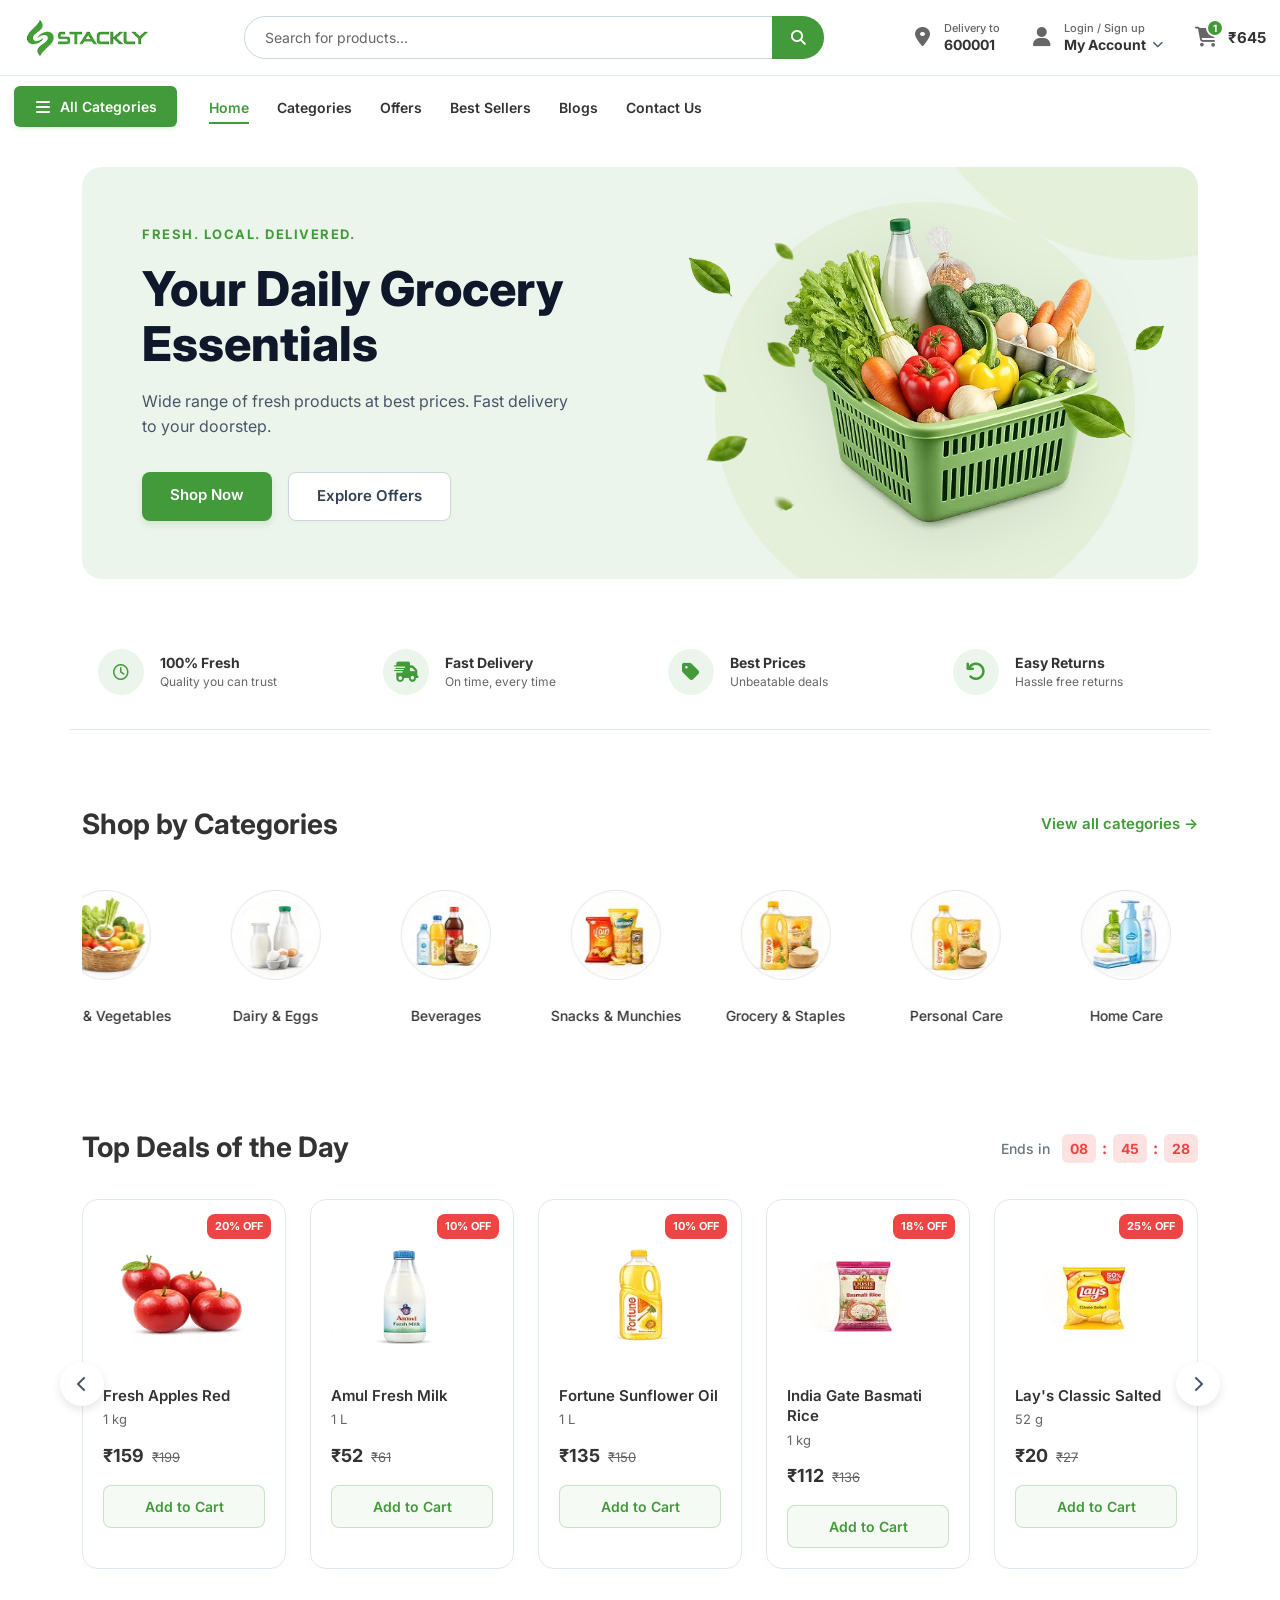
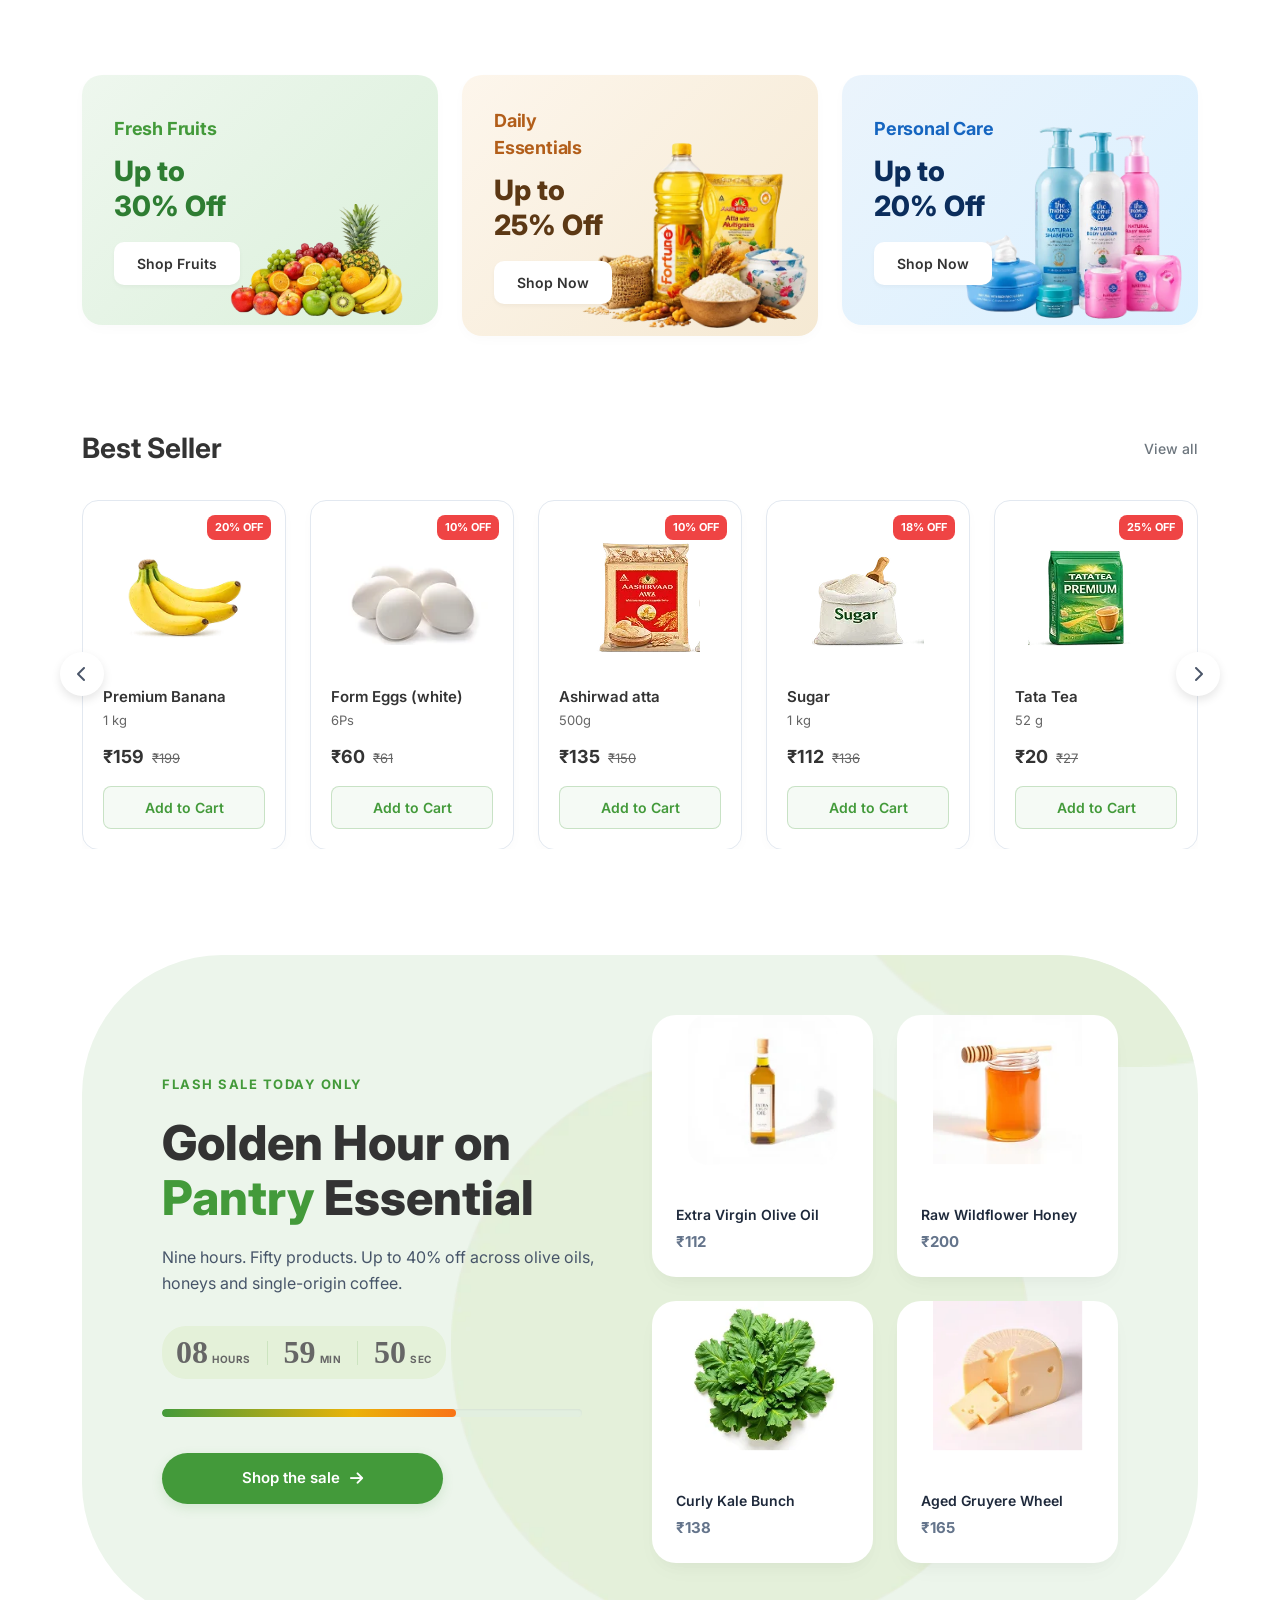
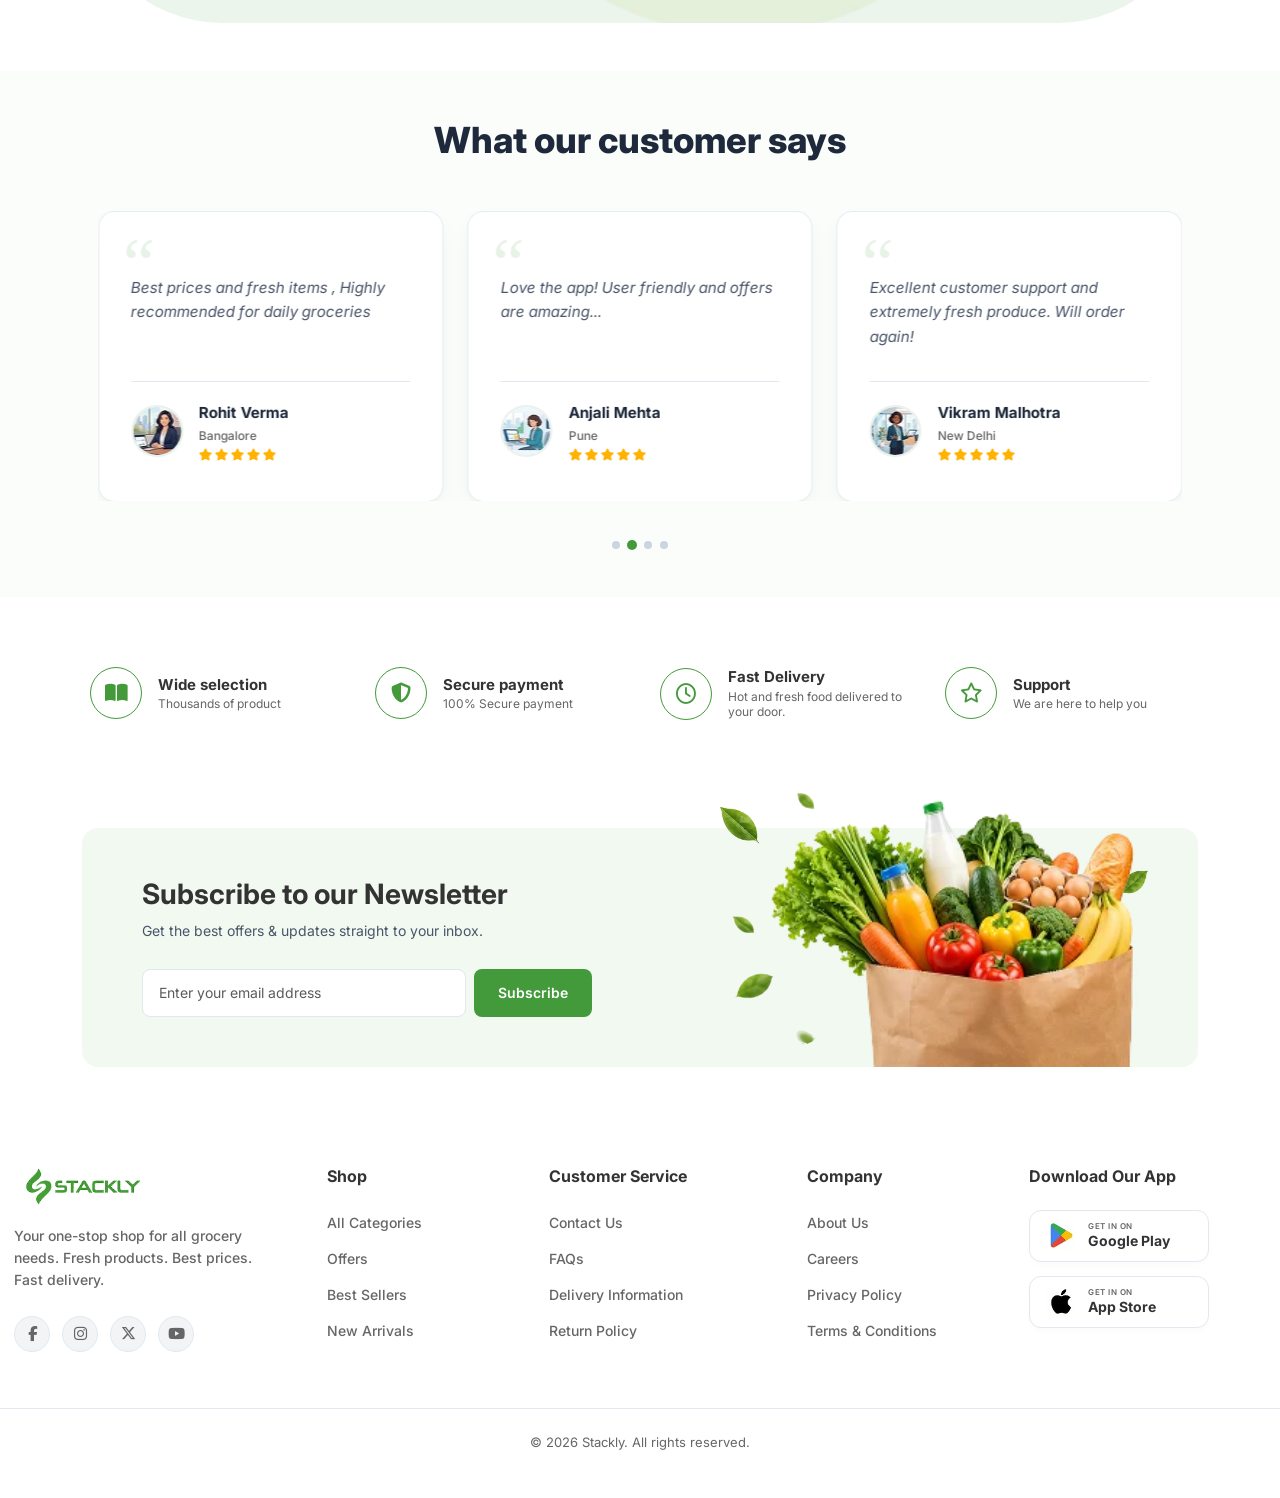
==== commit 7b3f227f: "refactor: home page corrections" ====
--- a/index.html
+++ b/index.html
@@ -13,6 +13,12 @@
     <link
       rel="stylesheet"
       href="https://cdnjs.cloudflare.com/ajax/libs/font-awesome/6.7.2/css/all.min.css"
+    />
+    <!-- Favicon -->
+    <link
+      rel="icon"
+      type="image/webp"
+      href="./assets/images/stackly-logo.webp"
     />
     <!-- Custom Project Stylesheet (overrides/complements Bootstrap) -->
     <link rel="stylesheet" href="./assets/css/styles.css" />
--- a/assets/css/styles.css
+++ b/assets/css/styles.css
@@ -337,6 +337,9 @@
 .header-nav {
   padding: 10px 0;
   background-color: var(--bg-white);
+  position: sticky;
+  top: 0;
+  z-index: 1000;
 }
 
 .nav-container {
@@ -430,6 +433,17 @@
   transform: scaleX(1);
 }
 
+/* Mobile Menu Default Rules (Desktop) */
+.mobile-menu-toggle {
+  display: none;
+}
+.nav-menu-mobile-header {
+  display: none;
+}
+.nav-menu-wrapper {
+  display: contents;
+}
+
 /* ==========================================
    HERO BANNER & FEATURES STYLING
    ========================================== */
@@ -1207,7 +1221,16 @@
 
 @media (max-width: 575.98px) {
   .deals-arrow {
-    display: none; /* Swipe on mobile */
+    display: flex;
+    width: 32px;
+    height: 32px;
+    font-size: 12px;
+  }
+  .deals-arrow.arrow-left {
+    left: 4px;
+  }
+  .deals-arrow.arrow-right {
+    right: 4px;
   }
 }
 
@@ -1403,6 +1426,120 @@
 
   .nav-container {
     padding: 0 16px;
+    display: flex;
+    justify-content: space-between !important;
+    width: 100%;
+  }
+
+  .mobile-menu-toggle {
+    display: flex;
+    align-items: center;
+    justify-content: center;
+    width: 42px;
+    height: 42px;
+    background-color: rgba(67, 154, 58, 0.08);
+    color: var(--primary-color);
+    border: none;
+    border-radius: 8px;
+    font-size: 20px;
+    cursor: pointer;
+    transition: all var(--transition-fast);
+    padding: 0;
+  }
+
+  .mobile-menu-toggle:hover {
+    background-color: rgba(67, 154, 58, 0.15);
+  }
+
+  .nav-menu-wrapper {
+    display: flex !important;
+    flex-direction: column;
+    position: fixed;
+    top: 0;
+    left: -100%;
+    width: 100%;
+    height: 100vh;
+    background-color: var(--bg-white);
+    z-index: 9999;
+    padding: 24px;
+    transition: left 0.35s cubic-bezier(0.4, 0, 0.2, 1);
+    box-shadow: 4px 0 15px rgba(0, 0, 0, 0.1);
+  }
+
+  .nav-menu-wrapper.open {
+    left: 0;
+  }
+
+  .nav-menu-mobile-header {
+    display: flex !important;
+    justify-content: space-between;
+    align-items: center;
+    padding-bottom: 20px;
+    border-bottom: 1px solid var(--border-color);
+    margin-bottom: 30px;
+    width: 100%;
+  }
+
+  .mobile-menu-logo {
+    display: flex;
+    align-items: center;
+  }
+
+  .mobile-menu-logo .logo-image {
+    height: 36px;
+    width: auto;
+  }
+
+  .mobile-menu-close {
+    background: none;
+    border: none;
+    font-size: 24px;
+    color: var(--text-dark);
+    cursor: pointer;
+    width: 40px;
+    height: 40px;
+    display: flex;
+    align-items: center;
+    justify-content: center;
+    border-radius: 50%;
+    transition: background-color var(--transition-fast);
+  }
+
+  .mobile-menu-close:hover {
+    background-color: #f1f3f5;
+    color: #ef4444;
+  }
+
+  .nav-menu-list {
+    flex-direction: column;
+    align-items: stretch;
+    gap: 16px;
+    overflow-x: visible;
+    padding-bottom: 0;
+    width: 100%;
+  }
+
+  .nav-menu-link {
+    font-size: 16px;
+    font-weight: 600;
+    color: var(--text-dark);
+    display: block;
+    padding: 14px 20px;
+    border-radius: 10px;
+    background-color: #f8f9fa;
+    transition: all var(--transition-fast);
+    text-align: left;
+  }
+
+  .nav-menu-link:hover,
+  .nav-menu-link.active {
+    background-color: rgba(67, 154, 58, 0.08);
+    color: var(--primary-color);
+    transform: translateX(4px);
+  }
+
+  .nav-menu-link::after {
+    display: none !important;
   }
 
   /* Hero Banner Tablet */
@@ -1470,19 +1607,6 @@
 
   .nav-container {
     gap: 16px;
-  }
-
-  .nav-menu-list {
-    gap: 16px;
-    overflow-x: auto;
-    padding-bottom: 4px;
-    width: 100%;
-    -webkit-overflow-scrolling: touch;
-  }
-
-  .nav-menu-link {
-    font-size: 13px;
-    white-space: nowrap;
   }
 
   /* Hero Banner Mobile */
@@ -2301,3 +2425,53 @@
     width: 100%;
   }
 }
+
+/* ==========================================
+   SCROLL TO TOP BUTTON
+   ========================================== */
+.scroll-to-top {
+  position: fixed;
+  bottom: 30px;
+  right: 30px;
+  width: 50px;
+  height: 50px;
+  border-radius: 50%;
+  background-color: var(--primary-color);
+  color: var(--bg-white);
+  border: none;
+  box-shadow: 0 4px 12px rgba(67, 154, 58, 0.3);
+  display: flex;
+  align-items: center;
+  justify-content: center;
+  cursor: pointer;
+  z-index: 999;
+  opacity: 0;
+  visibility: hidden;
+  transform: translateY(20px);
+  transition: all var(--transition-normal);
+}
+
+.scroll-to-top.visible {
+  opacity: 1;
+  visibility: visible;
+  transform: translateY(0);
+}
+
+.scroll-to-top:hover {
+  background-color: var(--primary-color-hover);
+  box-shadow: 0 6px 16px rgba(67, 154, 58, 0.4);
+  transform: translateY(-3px);
+}
+
+.scroll-to-top:active {
+  transform: translateY(-1px);
+}
+
+.scroll-to-top i {
+  font-size: 20px;
+  transition: transform var(--transition-fast);
+}
+
+.scroll-to-top:hover i {
+  transform: translateY(-2px);
+}
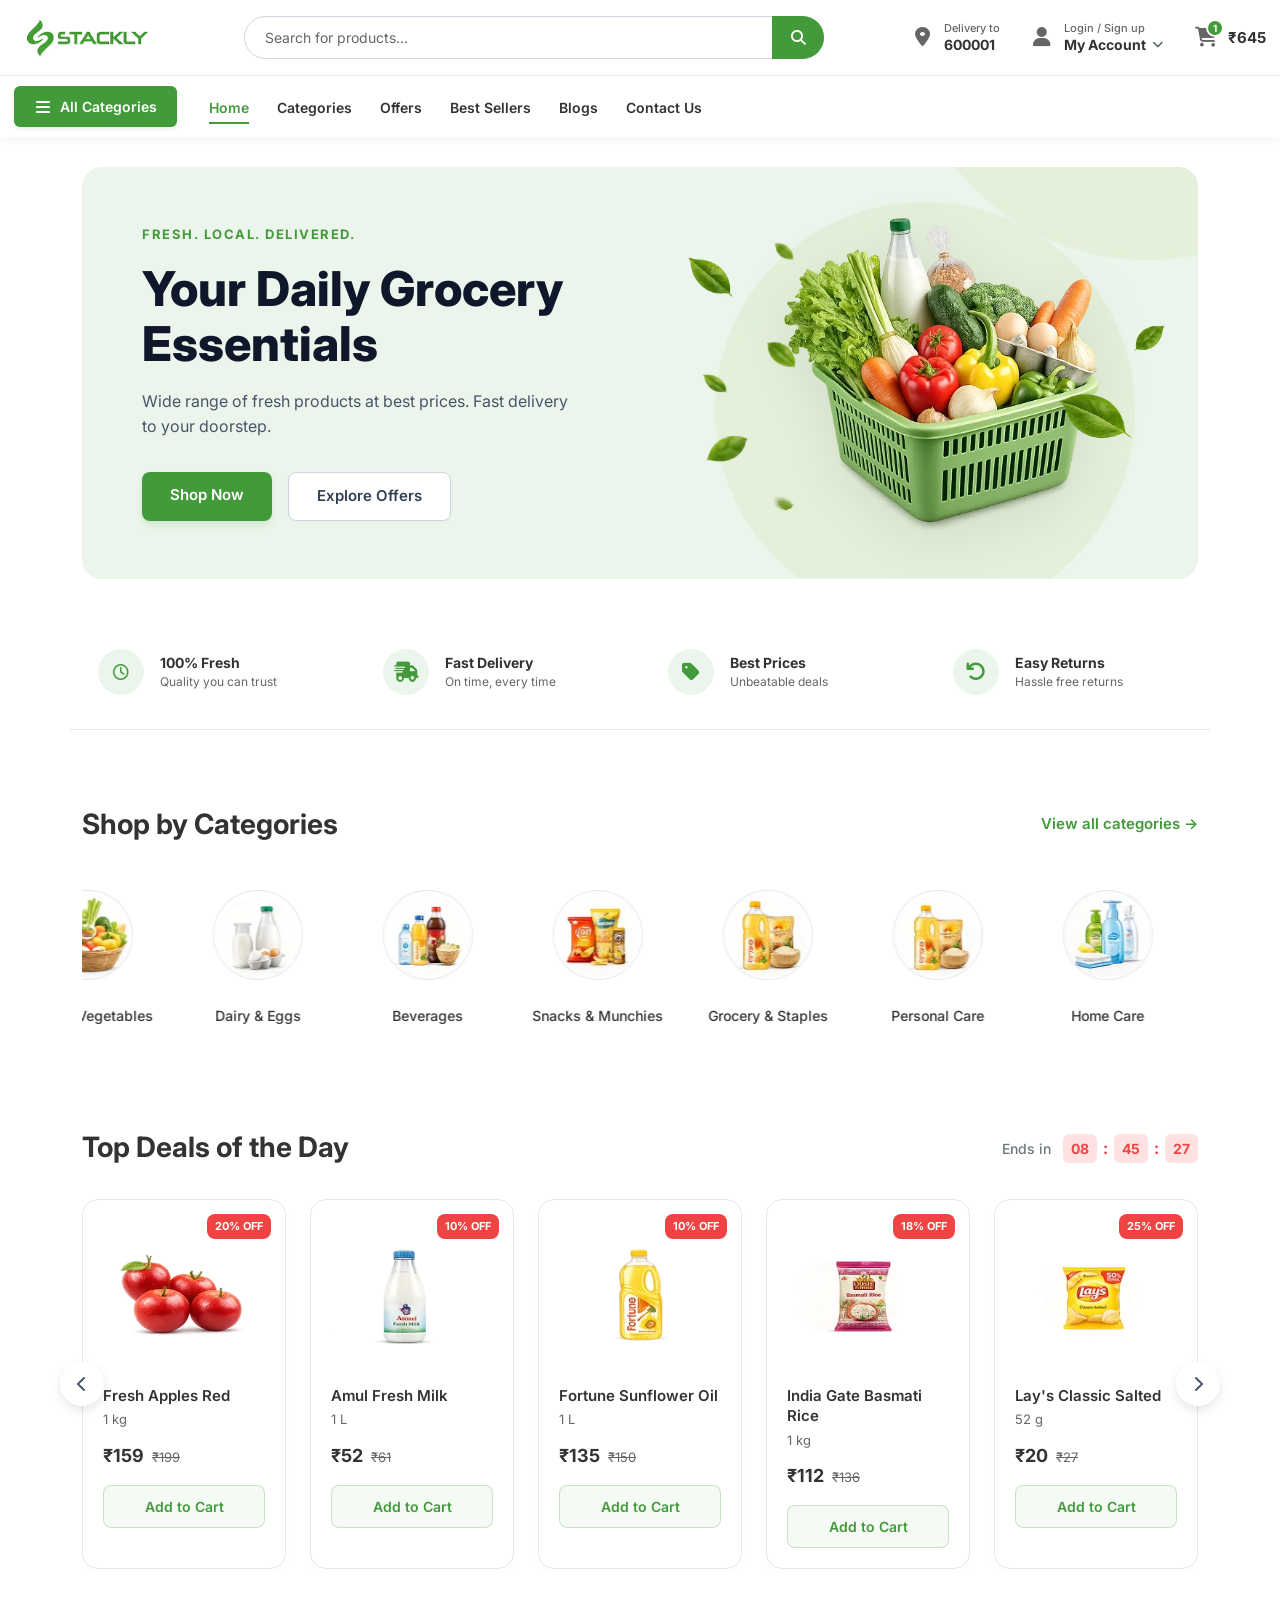
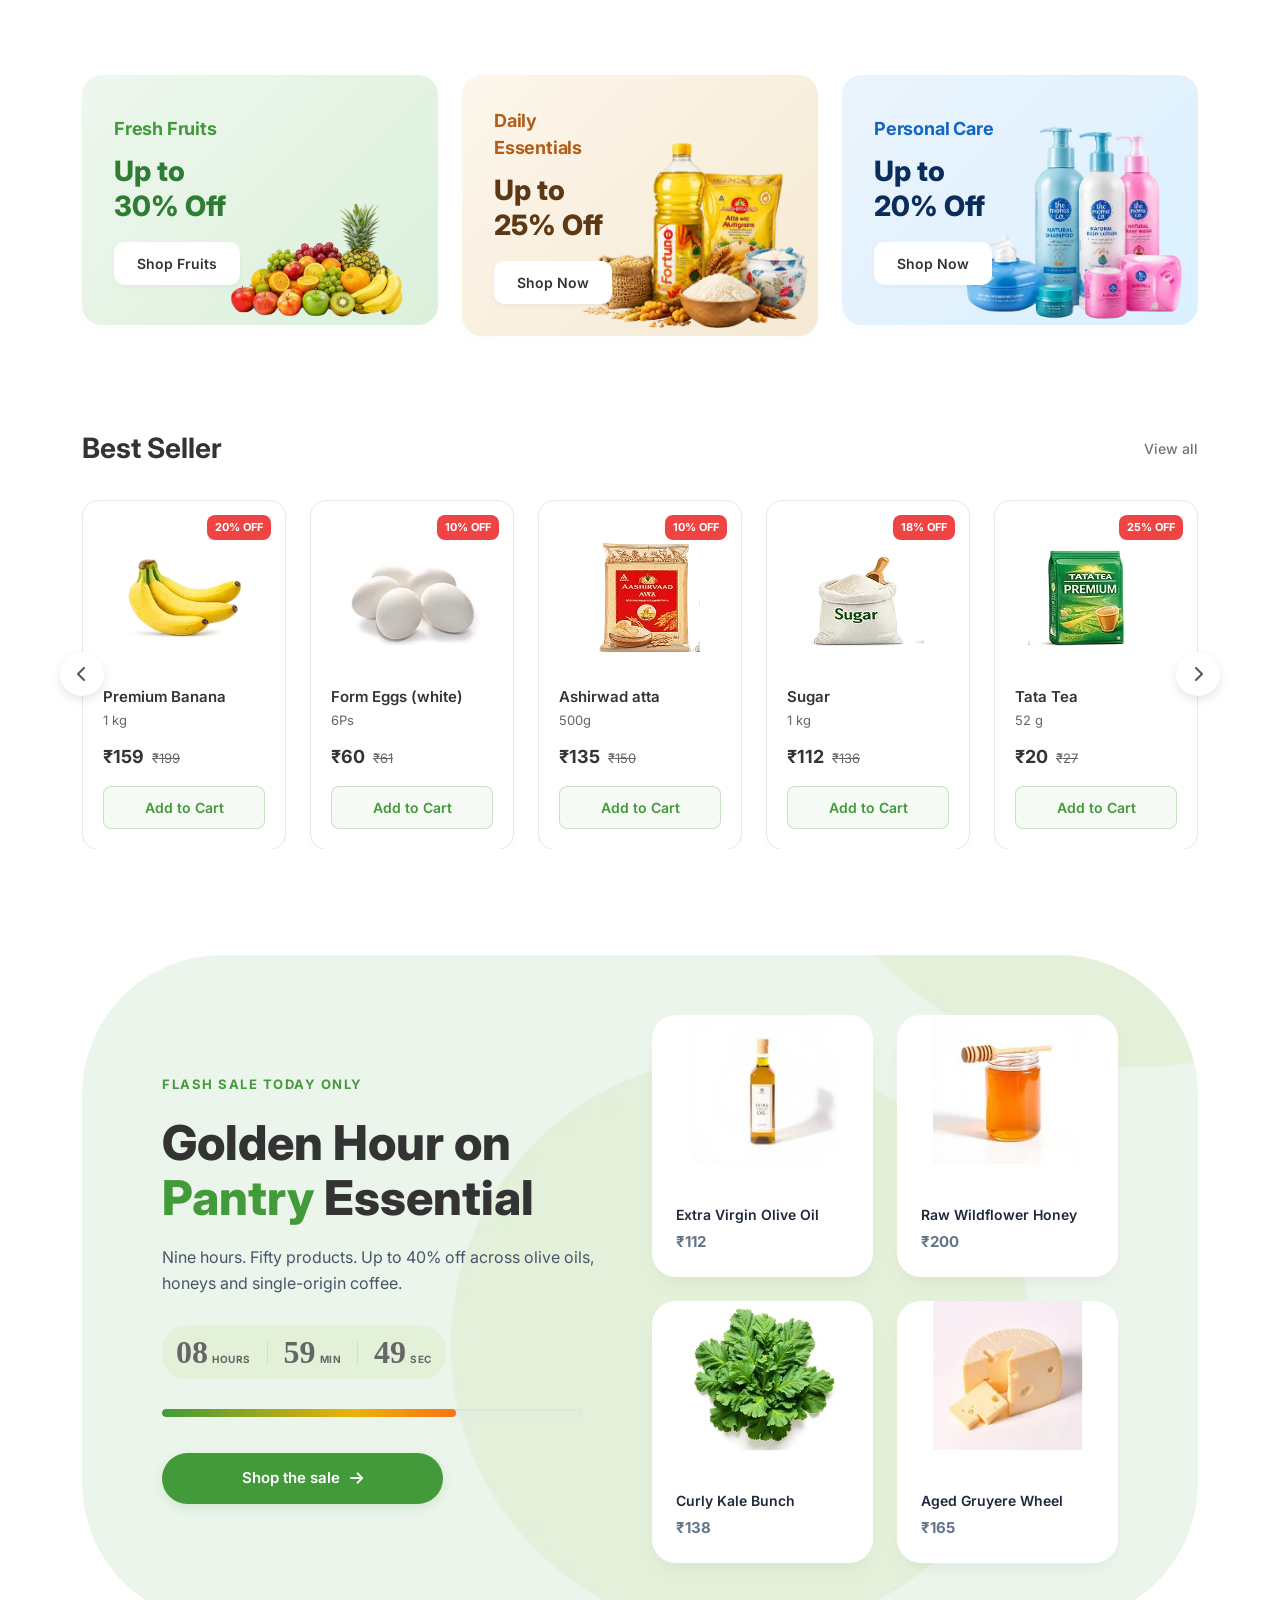
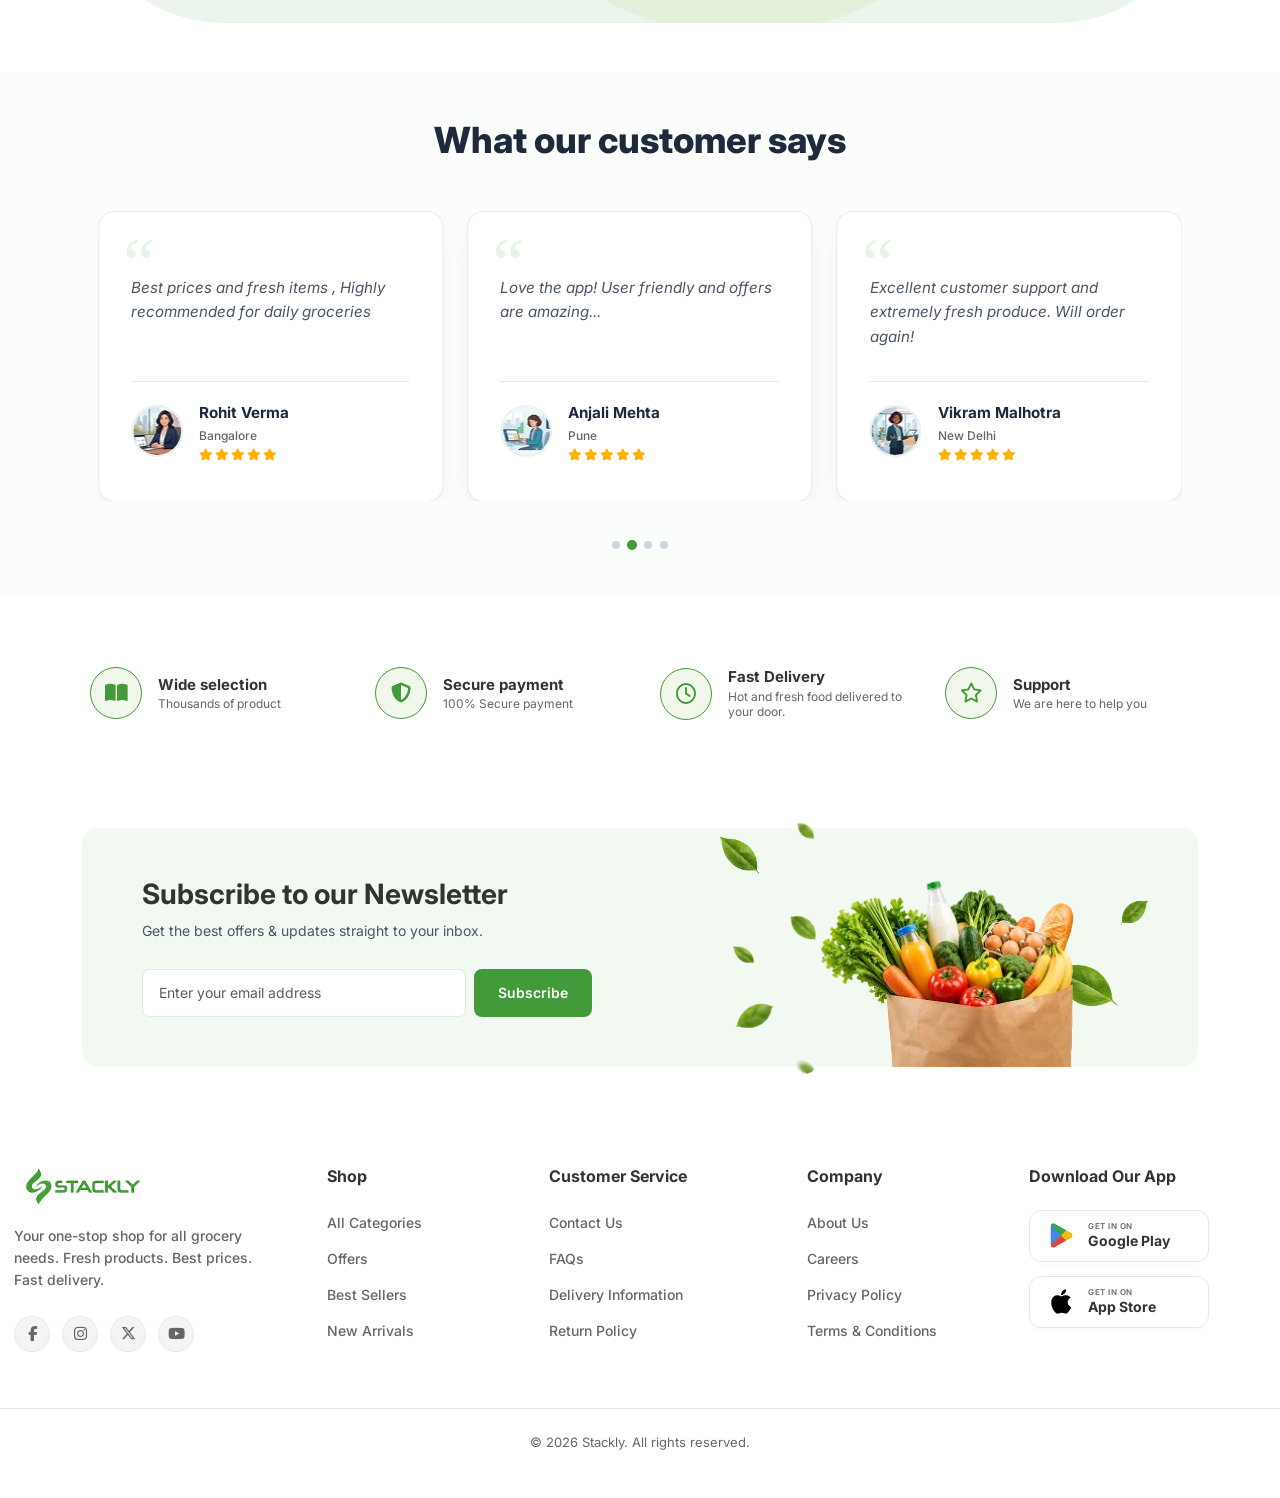
==== commit 1b4df3dd: "refactor: categories page issues fixed" ====
--- a/index.html
+++ b/index.html
@@ -35,7 +35,7 @@
         <div class="hero-banner">
           <div class="row align-items-center">
             <!-- Left: Hero Text Area -->
-            <div class="col-lg-6 hero-content text-start">
+            <div class="col-lg-6 hero-content text-center text-lg-start">
               <span class="hero-subtitle">Fresh. Local. Delivered.</span>
               <h1 class="hero-title">Your Daily Grocery Essentials</h1>
               <p class="hero-text">
--- a/assets/css/styles.css
+++ b/assets/css/styles.css
@@ -42,7 +42,16 @@
 }
 
 /* Custom Web Component Wrappers */
-custom-header,
+custom-header {
+  display: block;
+  width: 100%;
+  position: sticky;
+  top: 0;
+  z-index: 1050;
+  background-color: var(--bg-white);
+  box-shadow: 0 2px 10px rgba(0, 0, 0, 0.05);
+}
+
 custom-footer {
   display: block;
   width: 100%;
@@ -337,8 +346,7 @@
 .header-nav {
   padding: 10px 0;
   background-color: var(--bg-white);
-  position: sticky;
-  top: 0;
+  position: relative;
   z-index: 1000;
 }
 
@@ -1408,10 +1416,14 @@
 }
 
 @media (max-width: 992px) {
+  .header-top {
+    padding: 10px 0;
+  }
+
   .header-top .header-container {
     flex-wrap: wrap;
-    gap: 16px;
-    padding: 12px 16px;
+    gap: 12px;
+    padding: 8px 16px;
   }
 
   .header-search {
@@ -1421,7 +1433,7 @@
   }
 
   .header-actions {
-    gap: 20px;
+    gap: 16px;
   }
 
   .nav-container {
@@ -1589,8 +1601,17 @@
 }
 
 @media (max-width: 640px) {
+  .header-top {
+    padding: 6px 0;
+  }
+
+  .header-top .header-container {
+    gap: 8px;
+    padding: 4px 12px;
+  }
+
   .logo-image {
-    height: 32px;
+    height: 30px;
   }
 
   .delivery-info {
@@ -1602,7 +1623,16 @@
   }
 
   .header-actions {
-    gap: 16px;
+    gap: 12px;
+  }
+
+  .search-input {
+    padding: 8px 52px 8px 16px;
+    font-size: 13.5px;
+  }
+
+  .search-button {
+    width: 44px;
   }
 
   .nav-container {
@@ -1664,10 +1694,6 @@
   .footer-column.app-downloads {
     flex-direction: column;
     gap: 12px;
-  }
-
-  .app-badge-link {
-    max-width: 100%;
   }
 }
 
@@ -2204,7 +2230,7 @@
   justify-content: center;
   font-size: 20px;
   flex-shrink: 0;
-  background-color: transparent;
+  background-color: #f1f7eb;
   transition:
     background-color var(--transition-fast),
     color var(--transition-fast),
@@ -2341,7 +2367,7 @@
 .newsletter-leaves-bg {
   position: absolute;
   right: -20px;
-  bottom: -20px;
+  bottom: -50px;
   width: 110%;
   height: 120%;
   object-fit: contain;
@@ -2353,7 +2379,7 @@
   position: absolute;
   right: 0;
   bottom: 0;
-  height: 100%;
+  height: 70%;
   width: 100%;
   object-fit: contain;
   z-index: 2;
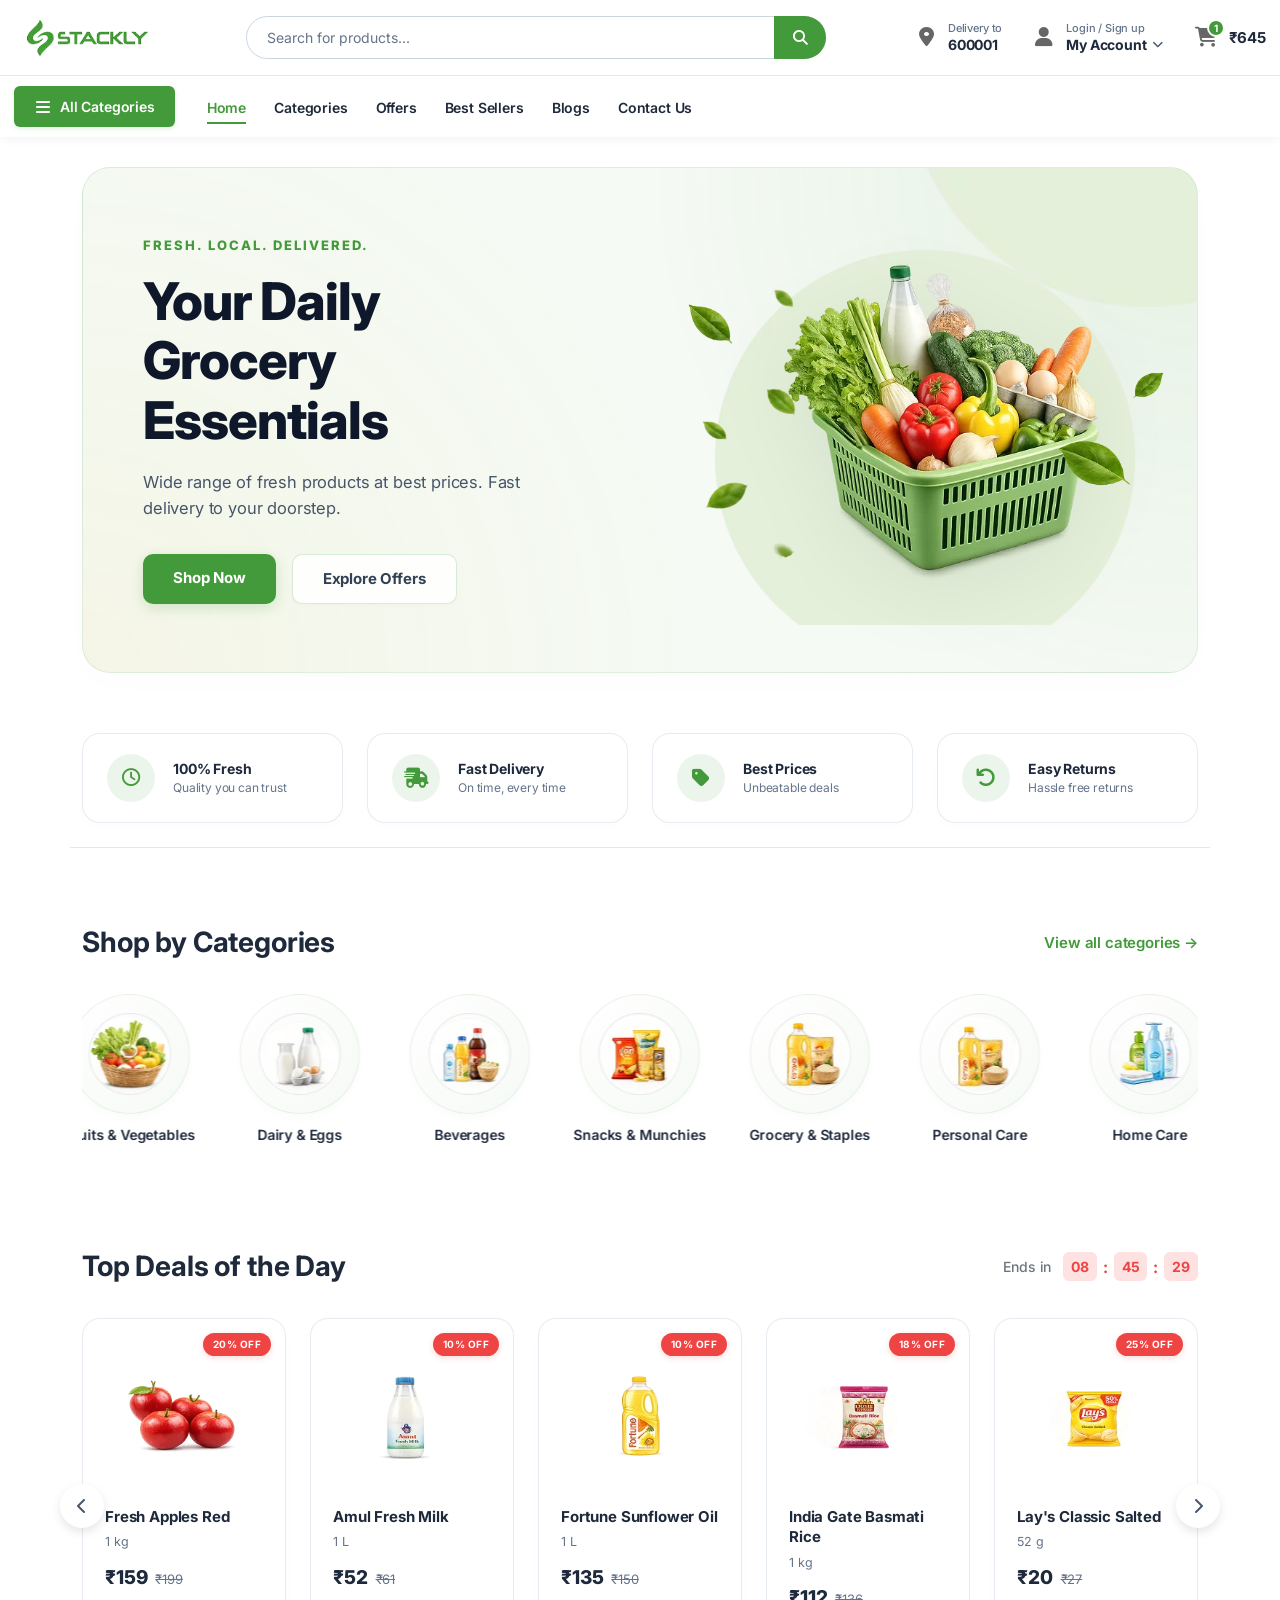
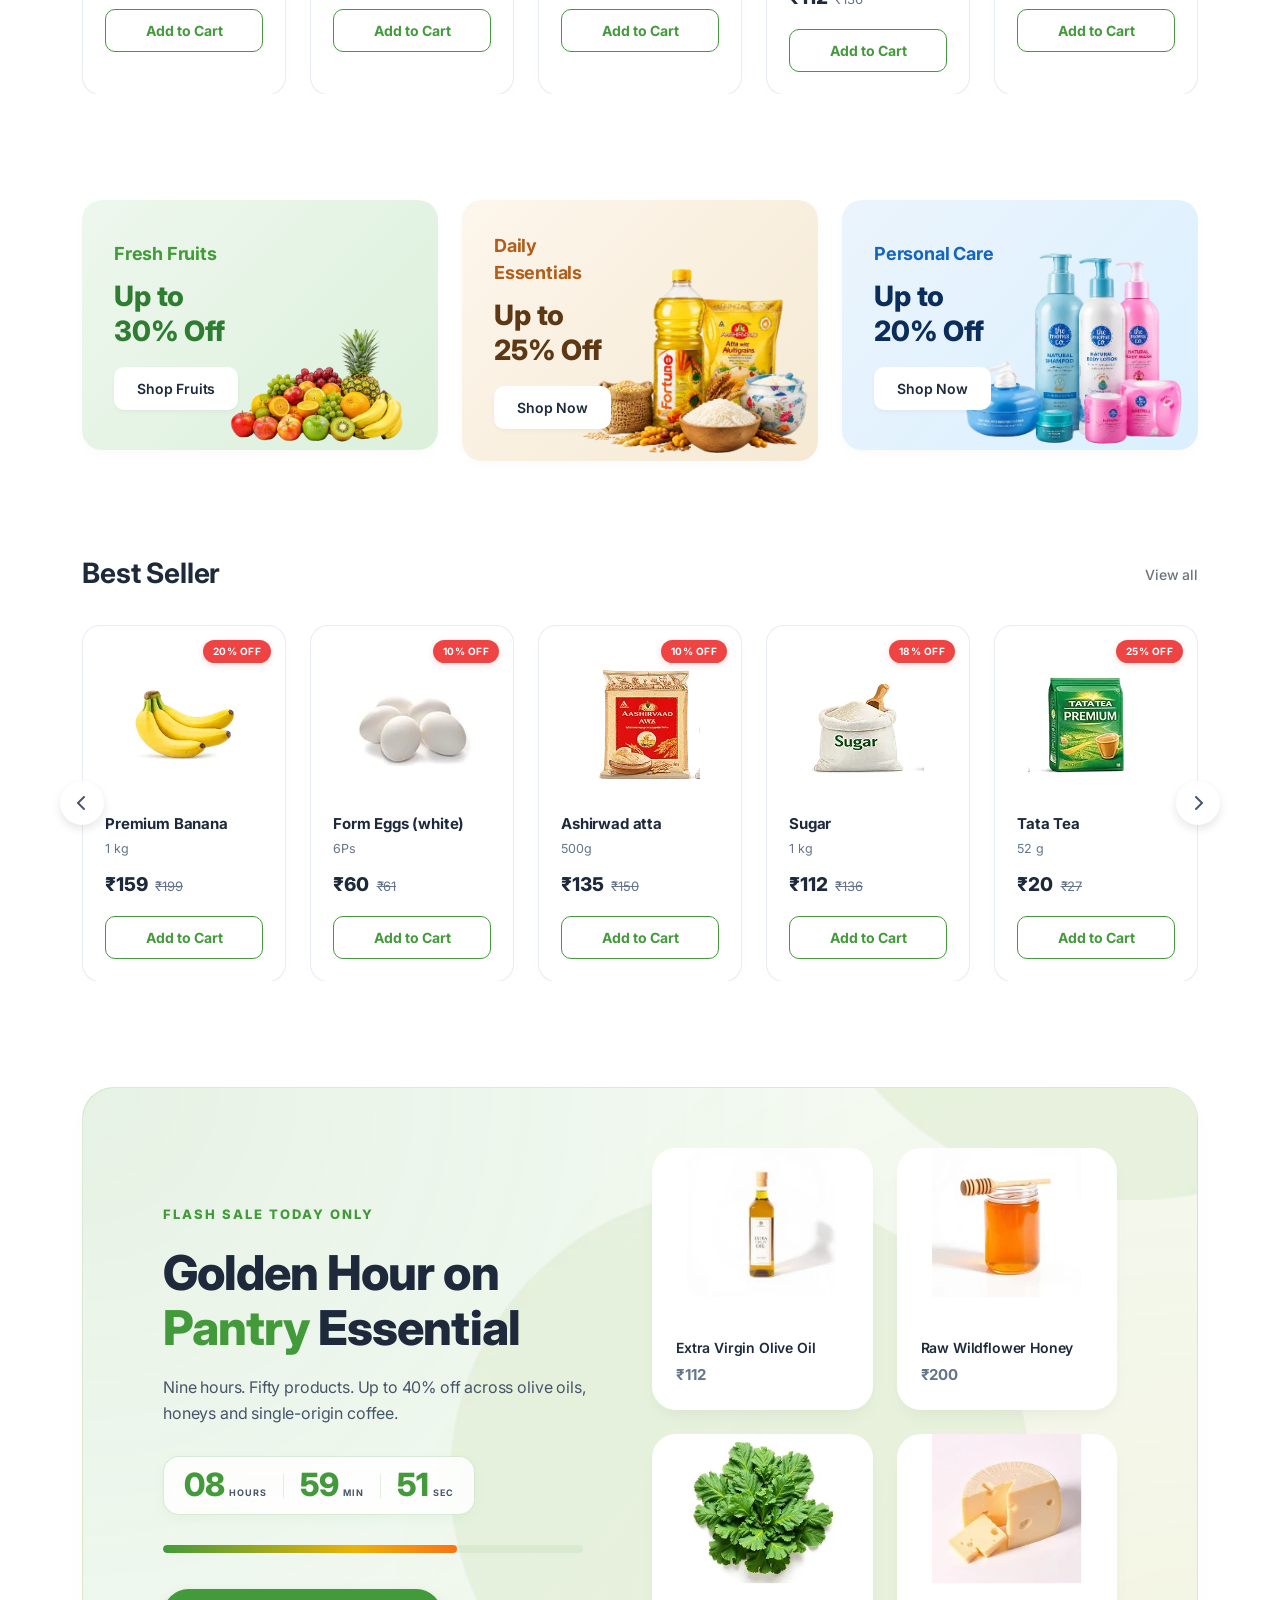
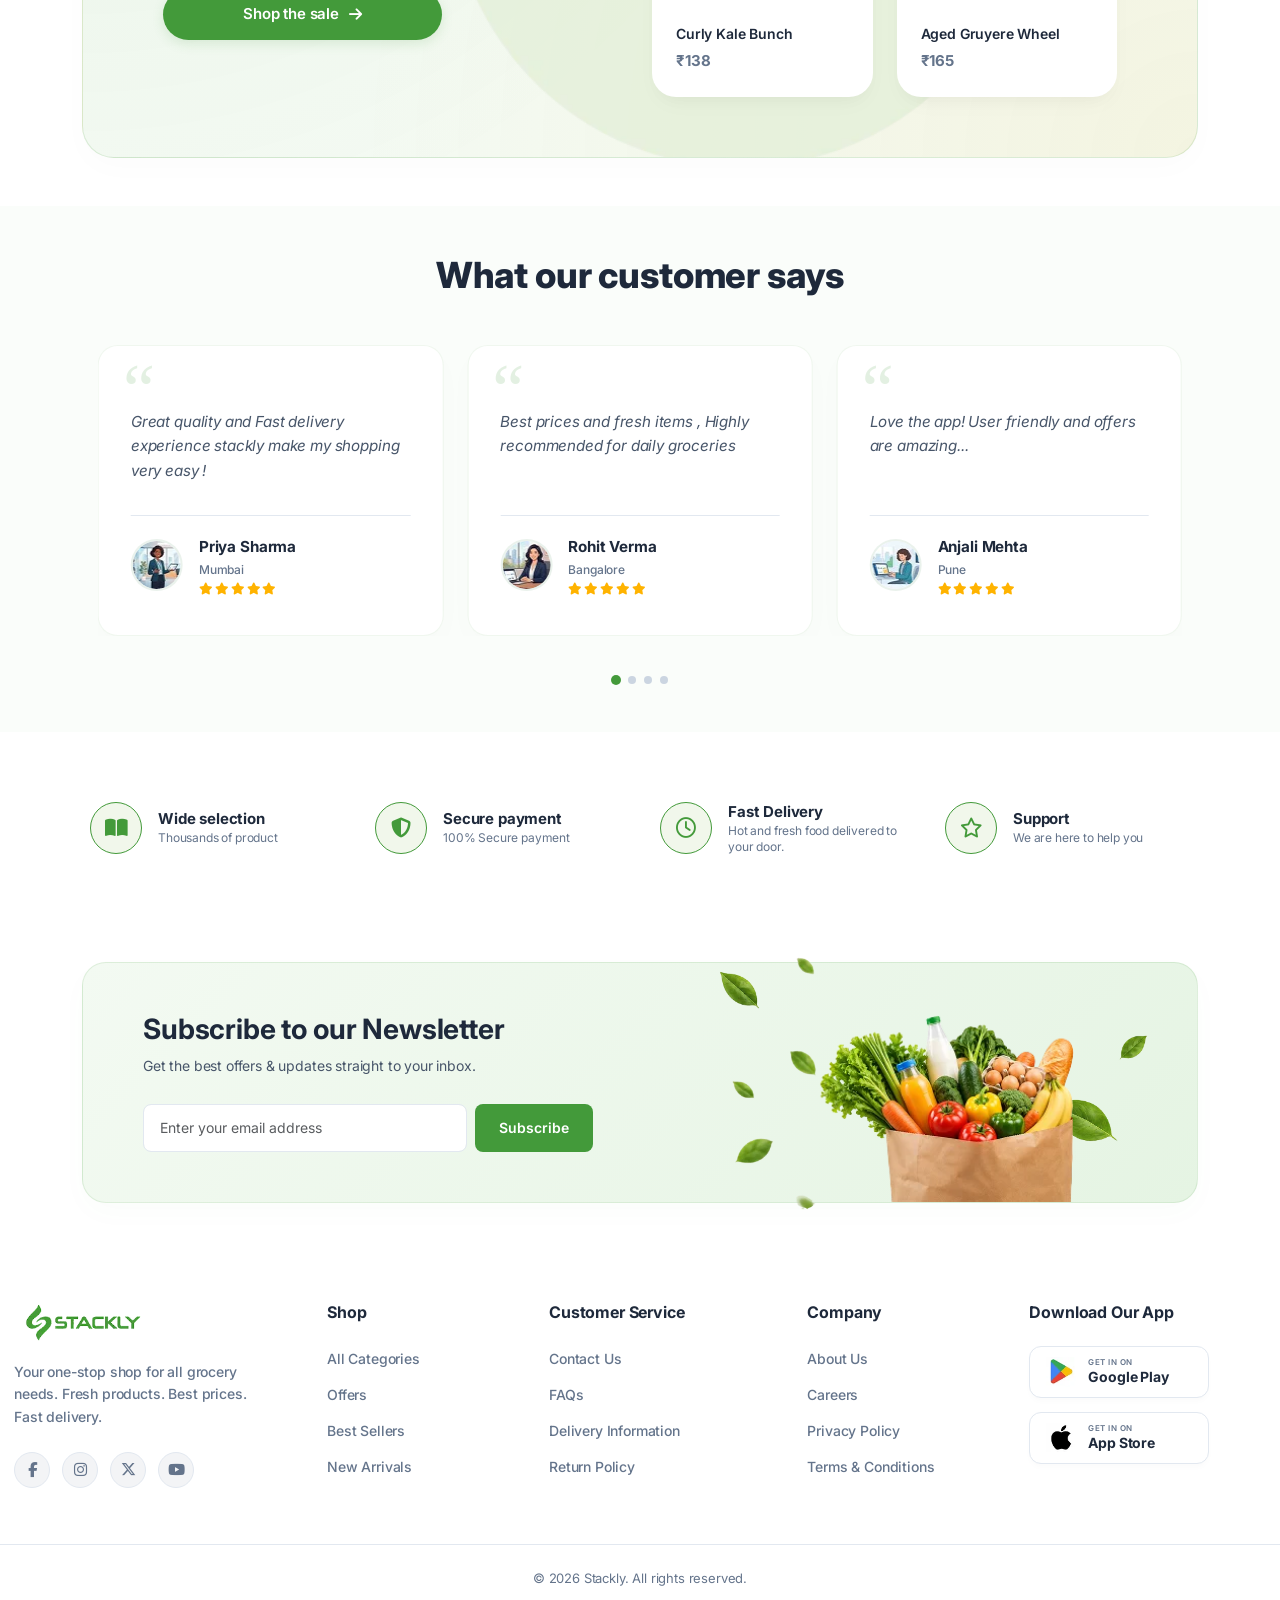
==== commit afc52123: "refactor: preloader added" ====
--- a/index.html
+++ b/index.html
@@ -24,8 +24,221 @@
     <link rel="stylesheet" href="./assets/css/styles.css" />
     <!-- Reusable Web Components (Header & Footer) -->
     <script src="./assets/js/script.js" defer></script>
+    <!-- Instant Loading Preloader Styles -->
+    <style id="preloader-style">
+      #preloader {
+        position: fixed;
+        top: 0;
+        left: 0;
+        width: 100vw;
+        height: 100vh;
+        background: radial-gradient(circle at center, #ffffff 0%, #edf7ec 100%);
+        z-index: 999999;
+        display: flex;
+        align-items: center;
+        justify-content: center;
+        opacity: 1;
+        transition:
+          opacity 0.5s cubic-bezier(0.4, 0, 0.2, 1),
+          visibility 0.5s;
+        visibility: visible;
+      }
+      #preloader.fade-out {
+        opacity: 0;
+        visibility: hidden;
+      }
+      .preloader-content {
+        text-align: center;
+        display: flex;
+        flex-direction: column;
+        align-items: center;
+        gap: 24px;
+        max-width: 320px;
+      }
+      .loader-logo-wrapper {
+        margin-bottom: 8px;
+        animation: logoPulse 2s ease-in-out infinite;
+      }
+      .loader-logo {
+        height: 48px;
+        width: auto;
+        object-fit: contain;
+      }
+      .grocery-loader {
+        position: relative;
+        width: 80px;
+        height: 80px;
+        display: flex;
+        align-items: center;
+        justify-content: center;
+      }
+      .loader-circle {
+        width: 100%;
+        height: 100%;
+        position: absolute;
+        transform: rotate(-90deg);
+      }
+      .circle-bg {
+        fill: none;
+        stroke: rgba(67, 154, 58, 0.08);
+        stroke-width: 4.5px;
+      }
+      .circle-fill {
+        fill: none;
+        stroke: var(--primary-color, #439a3a);
+        stroke-width: 4.5px;
+        stroke-dasharray: 283;
+        stroke-dashoffset: 283;
+        stroke-linecap: round;
+        animation: fillProgress 2s cubic-bezier(0.4, 0, 0.2, 1) forwards;
+      }
+      .loader-leaf {
+        position: relative;
+        color: var(--primary-color, #439a3a);
+        display: flex;
+        align-items: center;
+        justify-content: center;
+        animation: leafPulse 1.6s ease-in-out infinite;
+      }
+      .loader-text h2 {
+        font-family: "Inter", sans-serif;
+        font-size: 26px;
+        font-weight: 800;
+        color: #1e293b;
+        margin: 0;
+        letter-spacing: 0.5px;
+      }
+      .loader-text p {
+        font-family: "Inter", sans-serif;
+        font-size: 13.5px;
+        color: #64748b;
+        margin: 6px 0 0 0;
+        font-weight: 500;
+      }
+      .progress-bar-container {
+        width: 180px;
+        height: 4px;
+        background-color: rgba(67, 154, 58, 0.08);
+        border-radius: 2px;
+        overflow: hidden;
+        margin-top: 8px;
+      }
+      .progress-bar-fill {
+        height: 100%;
+        width: 0%;
+        background-color: var(--primary-color, #439a3a);
+        border-radius: 2px;
+        animation: barProgress 2s cubic-bezier(0.4, 0, 0.2, 1) forwards;
+      }
+      @keyframes fillProgress {
+        to {
+          stroke-dashoffset: 0;
+        }
+      }
+      @keyframes barProgress {
+        to {
+          width: 100%;
+        }
+      }
+      @keyframes logoPulse {
+        0%,
+        100% {
+          transform: scale(1);
+          filter: drop-shadow(0 2px 4px rgba(67, 154, 58, 0.03));
+        }
+        50% {
+          transform: scale(1.04);
+          filter: drop-shadow(0 8px 16px rgba(67, 154, 58, 0.1));
+        }
+      }
+      @keyframes leafPulse {
+        0%,
+        100% {
+          transform: scale(1) rotate(0deg);
+        }
+        50% {
+          transform: scale(1.15) rotate(15deg);
+        }
+      }
+      body.loader-active {
+        overflow: hidden !important;
+        height: 100vh !important;
+      }
+    </style>
   </head>
-  <body style="display: flex; flex-direction: column; min-height: 100vh">
+  <body
+    class="loader-active"
+    style="display: flex; flex-direction: column; min-height: 100vh"
+  >
+    <!-- Premium Theme-Related Preloader -->
+    <div id="preloader">
+      <div class="preloader-content">
+        <div class="loader-logo-wrapper">
+          <img
+            src="./assets/images/stackly-logo.webp"
+            alt="Stackly Logo"
+            class="loader-logo"
+          />
+        </div>
+        <div class="grocery-loader">
+          <svg class="loader-circle" viewBox="0 0 100 100">
+            <circle cx="50" cy="50" r="45" class="circle-bg" />
+            <circle cx="50" cy="50" r="45" class="circle-fill" />
+          </svg>
+          <div class="loader-leaf">
+            <!-- Elegant SVG leaf icon -->
+            <svg
+              viewBox="0 0 24 24"
+              width="30"
+              height="30"
+              fill="none"
+              stroke="currentColor"
+              stroke-width="2.2"
+              stroke-linecap="round"
+              stroke-linejoin="round"
+            >
+              <path
+                d="M2 22C2 22 8 20 12 16C16 12 22 6 22 2C22 2 16 2 12 6C8 10 2 16 2 22Z"
+                fill="rgba(67, 154, 58, 0.2)"
+              />
+              <path d="M2 22L12 12" />
+              <path d="M12 6C11 8 9 9 9 9" />
+              <path d="M16 10C15 12 13 13 13 13" />
+            </svg>
+          </div>
+        </div>
+        <div class="loader-text">
+          <h2>Stackly</h2>
+          <p>Harvesting fresh essentials...</p>
+        </div>
+        <div class="progress-bar-container">
+          <div class="progress-bar-fill"></div>
+        </div>
+      </div>
+    </div>
+
+    <script>
+      // Controlled Preloader execution
+      (function () {
+        const preloader = document.getElementById("preloader");
+        if (preloader) {
+          // Lock scroll
+          document.body.classList.add("loader-active");
+
+          // Exactly 2 seconds timeout to trigger fade-out
+          setTimeout(function () {
+            preloader.classList.add("fade-out");
+
+            // Allow page scrolling again and remove element from DOM after transition
+            setTimeout(function () {
+              preloader.remove();
+              document.body.classList.remove("loader-active");
+            }, 500);
+          }, 2000);
+        }
+      })();
+    </script>
+
     <!-- Reusable Custom Header Component -->
     <custom-header></custom-header>
 
--- a/assets/css/styles.css
+++ b/assets/css/styles.css
@@ -1,29 +1,29 @@
-@import url("https://fonts.googleapis.com/css2?family=Inter:wght@400;500;600;700&display=swap");
+@import url("https://fonts.googleapis.com/css2?family=Inter:wght@400;500;600;700;800&display=swap");
 
 /* Brand Identity Design System */
 :root {
   --primary-color: #439a3a;
   --primary-color-hover: #367c2e;
   --primary-light: rgba(67, 154, 58, 0.08);
-  --text-dark: #333333;
-  --text-medium: #4a5568;
-  --text-light: #666666;
+  --text-dark: #1e293b; /* Slate 800 */
+  --text-medium: #475569; /* Slate 600 */
+  --text-light: #64748b; /* Slate 500 */
   --border-color: #e2e8f0;
   --bg-white: #ffffff;
-  --bg-input: #f7fafc;
+  --bg-input: #f8fafc;
   --font-sans: "Inter", sans-serif;
   --max-width: 1320px;
 
   /* Transitions */
   --transition-fast: 0.15s ease;
-  --transition-normal: 0.25s cubic-bezier(0.4, 0, 0.2, 1);
+  --transition-normal: 0.3s cubic-bezier(0.4, 0, 0.2, 1);
 
   /* Shadows */
   --shadow-sm: 0 1px 2px 0 rgba(0, 0, 0, 0.05);
   --shadow-md:
     0 4px 6px -1px rgba(0, 0, 0, 0.07), 0 2px 4px -1px rgba(0, 0, 0, 0.04);
   --shadow-lg:
-    0 10px 15px -3px rgba(0, 0, 0, 0.1), 0 4px 6px -2px rgba(0, 0, 0, 0.05);
+    0 10px 15px -3px rgba(0, 0, 0, 0.08), 0 4px 6px -2px rgba(0, 0, 0, 0.03);
 }
 
 /* Reset and Layout Base */
@@ -39,6 +39,8 @@
   background-color: #ffffff;
   -webkit-font-smoothing: antialiased;
   -moz-osx-font-smoothing: grayscale;
+  text-rendering: optimizeLegibility;
+  letter-spacing: -0.01em;
 }
 
 /* Custom Web Component Wrappers */
@@ -460,44 +462,56 @@
 }
 
 .hero-banner {
-  background-color: #ecf5eb;
-  border-radius: 20px;
+  background:
+    radial-gradient(
+      circle at 100% 0%,
+      rgba(67, 154, 58, 0.09) 0%,
+      transparent 45%
+    ),
+    radial-gradient(
+      circle at 0% 100%,
+      rgba(234, 179, 8, 0.06) 0%,
+      transparent 50%
+    ),
+    #f5faf4;
+  border-radius: 28px;
+  border: 1px solid rgba(67, 154, 58, 0.12);
   overflow: hidden;
-  /* padding: 48px 64px; */
   position: relative;
-  /* min-height: 460px; */
+  box-shadow: 0 10px 30px rgba(0, 0, 0, 0.01);
 }
 
 .hero-content {
   position: relative;
   z-index: 20;
-  padding: 58px 72px;
+  padding: 68px 72px;
 }
 
 .hero-subtitle {
   color: var(--primary-color);
-  font-weight: 700;
+  font-weight: 800;
   font-size: 13px;
-  letter-spacing: 1.5px;
+  letter-spacing: 2px;
   text-transform: uppercase;
   margin-bottom: 16px;
   display: block;
 }
 
 .hero-title {
-  font-size: 48px;
+  font-size: 52px;
   font-weight: 800;
   line-height: 1.15;
   color: #0f172a; /* Slate 900 */
   margin-bottom: 18px;
+  letter-spacing: -0.02em;
 }
 
 .hero-text {
-  font-size: 16px;
-  color: #475569; /* Slate 600 */
+  font-size: 16.5px;
+  color: var(--text-medium);
   line-height: 1.6;
   margin-bottom: 32px;
-  max-width: 440px;
+  max-width: 460px;
 }
 
 .hero-buttons {
@@ -508,42 +522,45 @@
 .btn-hero-primary {
   background-color: var(--primary-color);
   color: var(--bg-white);
-  font-weight: 600;
+  font-weight: 700;
   font-size: 15px;
-  padding: 12px 28px;
-  border-radius: 8px;
+  padding: 13px 30px;
+  border-radius: 10px;
   border: none;
-  transition: all var(--transition-fast);
-  box-shadow: 0 4px 6px rgba(67, 154, 58, 0.15);
+  transition: all var(--transition-normal);
+  box-shadow: 0 4px 14px rgba(67, 154, 58, 0.2);
   text-decoration: none;
   display: inline-block;
 }
 
 .btn-hero-primary:hover {
   background-color: var(--primary-color-hover);
-  transform: translateY(-1px);
-  box-shadow: 0 6px 12px rgba(67, 154, 58, 0.25);
+  transform: translateY(-2px);
+  box-shadow: 0 8px 20px rgba(67, 154, 58, 0.3);
   color: var(--bg-white);
 }
 
 .btn-hero-secondary {
-  background-color: var(--bg-white);
+  background-color: rgba(255, 255, 255, 0.85);
+  backdrop-filter: blur(8px);
   color: #334155; /* Slate 700 */
-  font-weight: 600;
+  font-weight: 700;
   font-size: 15px;
-  padding: 12px 28px;
-  border-radius: 8px;
-  border: 1px solid #cbd5e1;
-  transition: all var(--transition-fast);
+  padding: 13px 30px;
+  border-radius: 10px;
+  border: 1px solid rgba(67, 154, 58, 0.2);
+  transition: all var(--transition-normal);
   text-decoration: none;
   display: inline-block;
   box-shadow: 0 2px 4px rgba(0, 0, 0, 0.02);
 }
 
 .btn-hero-secondary:hover {
-  background-color: #f8fafc;
-  border-color: #94a3b8;
-  color: #0f172a;
+  background-color: var(--bg-white);
+  border-color: var(--primary-color);
+  color: var(--primary-color);
+  transform: translateY(-2px);
+  box-shadow: 0 8px 20px rgba(0, 0, 0, 0.04);
 }
 
 /* Illustration / Graphics Side */
@@ -562,7 +579,7 @@
   height: auto;
   position: relative;
   z-index: 10;
-  filter: drop-shadow(0 15px 30px rgba(0, 0, 0, 0.08));
+  filter: drop-shadow(0 20px 40px rgba(0, 0, 0, 0.06));
   animation: floatBasket 6s ease-in-out infinite;
 }
 
@@ -577,6 +594,7 @@
   z-index: 2;
   pointer-events: none;
   object-fit: contain;
+  animation: rotateEllipse1 40s linear infinite;
 }
 
 .hero-ellipse-2 {
@@ -588,6 +606,7 @@
   z-index: 3;
   pointer-events: none;
   object-fit: contain;
+  animation: rotateEllipse2 35s linear infinite;
 }
 
 /* Leaves overlays */
@@ -600,18 +619,45 @@
   z-index: 12;
   pointer-events: none;
   object-fit: fill;
-}
-
-/* Floating animation */
+  animation: floatLeaves 12s ease-in-out infinite;
+}
+
+/* Floating animations */
 @keyframes floatBasket {
-  0% {
-    transform: translateY(0px);
-  }
-  50% {
-    transform: translateY(-8px);
-  }
+  0%,
   100% {
     transform: translateY(0px);
+  }
+  50% {
+    transform: translateY(-10px);
+  }
+}
+
+@keyframes rotateEllipse1 {
+  from {
+    transform: translate(-50%, -50%) rotate(0deg);
+  }
+  to {
+    transform: translate(-50%, -50%) rotate(360deg);
+  }
+}
+
+@keyframes rotateEllipse2 {
+  from {
+    transform: translate(-50%, -50%) rotate(360deg);
+  }
+  to {
+    transform: translate(-50%, -50%) rotate(0deg);
+  }
+}
+
+@keyframes floatLeaves {
+  0%,
+  100% {
+    transform: translateY(0px) rotate(0deg);
+  }
+  50% {
+    transform: translateY(-6px) rotate(1.5deg);
   }
 }
 
@@ -623,18 +669,24 @@
 .feature-card {
   display: flex;
   align-items: center;
-  gap: 16px;
-  padding: 10px 16px;
-  transition: transform var(--transition-fast);
+  gap: 18px;
+  padding: 20px 24px;
+  border-radius: 18px;
+  background-color: var(--bg-white);
+  border: 1px solid rgba(226, 232, 240, 0.8);
+  box-shadow: 0 4px 12px rgba(0, 0, 0, 0.01);
+  transition: all var(--transition-normal);
 }
 
 .feature-card:hover {
-  transform: translateY(-2px);
+  transform: translateY(-4px);
+  border-color: rgba(67, 154, 58, 0.2);
+  box-shadow: 0 12px 30px rgba(67, 154, 58, 0.05);
 }
 
 .feature-icon-box {
-  width: 46px;
-  height: 46px;
+  width: 48px;
+  height: 48px;
   border-radius: 50%;
   background-color: #ecf5eb;
   color: var(--primary-color);
@@ -642,14 +694,14 @@
   align-items: center;
   justify-content: center;
   flex-shrink: 0;
-  transition:
-    background-color var(--transition-fast),
-    color var(--transition-fast);
+  font-size: 18px;
+  transition: all var(--transition-normal);
 }
 
 .feature-card:hover .feature-icon-box {
   background-color: var(--primary-color);
   color: var(--bg-white);
+  transform: scale(1.05);
 }
 
 .feature-icon {
@@ -906,7 +958,7 @@
   align-items: center;
   text-decoration: none;
   color: var(--text-dark);
-  transition: transform var(--transition-normal);
+  transition: all var(--transition-normal);
 }
 
 .category-item-card:hover {
@@ -917,32 +969,36 @@
   width: 120px;
   height: 120px;
   border-radius: 50%;
-  /* border: 1px solid var(--border-color); */
-  background-color: var(--bg-white);
+  border: 1px solid rgba(67, 154, 58, 0.1);
+  background: linear-gradient(135deg, #ffffff 0%, #f6faf5 100%);
   display: flex;
   align-items: center;
   justify-content: center;
   margin-bottom: 12px;
   overflow: hidden;
-  transition:
-    border-color var(--transition-normal),
-    box-shadow var(--transition-normal);
+  box-shadow: 0 4px 10px rgba(0, 0, 0, 0.02);
+  transition: all var(--transition-normal);
 }
 
 .category-image-circle img {
-  width: 75%;
-  height: 75%;
+  width: 70%;
+  height: 70%;
   object-fit: contain;
   transition: transform var(--transition-normal);
 }
 
+.category-item-card:hover .category-image-circle {
+  border-color: var(--primary-color);
+  box-shadow: 0 10px 25px rgba(67, 154, 58, 0.12);
+}
+
 .category-item-card:hover .category-image-circle img {
-  transform: scale(1.08);
+  transform: scale(1.12);
 }
 
 .category-title {
   font-size: 14px;
-  font-weight: 500;
+  font-weight: 600;
   color: var(--text-dark);
   line-height: 1.3;
   transition: color var(--transition-fast);
@@ -1053,22 +1109,23 @@
 
 .deal-product-card {
   background-color: var(--bg-white);
-  border: 1px solid var(--border-color);
-  border-radius: 16px;
-  padding: 20px;
+  border: 1px solid rgba(226, 232, 240, 0.8);
+  border-radius: 18px;
+  padding: 22px;
   position: relative;
   display: flex;
   flex-direction: column;
   height: 100%;
-  box-shadow: 0 4px 12px rgba(0, 0, 0, 0.02);
-  transition:
-    transform var(--transition-normal),
-    box-shadow var(--transition-normal);
+  box-shadow: 0 4px 12px rgba(0, 0, 0, 0.015);
+  transition: all var(--transition-normal);
 }
 
 .deal-product-card:hover {
-  transform: translateY(-5px);
-  box-shadow: 0 8px 24px rgba(0, 0, 0, 0.08);
+  transform: translateY(-6px);
+  border-color: rgba(67, 154, 58, 0.15);
+  box-shadow:
+    0 16px 36px rgba(0, 0, 0, 0.05),
+    0 4px 12px rgba(67, 154, 58, 0.03);
 }
 
 .deal-badge-discount {
@@ -1077,11 +1134,13 @@
   right: 14px;
   background-color: #ef4444; /* Bright Red */
   color: var(--bg-white);
-  font-size: 11px;
+  font-size: 10px;
   font-weight: 700;
-  padding: 4px 8px;
-  border-radius: 8px;
+  padding: 4px 10px;
+  border-radius: 20px;
   z-index: 5;
+  letter-spacing: 0.5px;
+  box-shadow: 0 2px 6px rgba(239, 68, 68, 0.2);
 }
 
 .deal-image-wrapper {
@@ -1091,17 +1150,18 @@
   justify-content: center;
   margin-bottom: 16px;
   overflow: hidden;
+  border-radius: 12px;
 }
 
 .deal-product-img {
-  max-height: 100%;
-  max-width: 100%;
+  max-height: 90%;
+  max-width: 90%;
   object-fit: contain;
   transition: transform var(--transition-normal);
 }
 
 .deal-product-card:hover .deal-product-img {
-  transform: scale(1.05);
+  transform: scale(1.08);
 }
 
 .deal-product-info {
@@ -1112,9 +1172,9 @@
 
 .deal-product-title {
   font-size: 15px;
-  font-weight: 600;
+  font-weight: 700;
   color: var(--text-dark);
-  margin-bottom: 4px;
+  margin-bottom: 6px;
   line-height: 1.35;
   overflow: hidden;
   display: -webkit-box;
@@ -1124,7 +1184,7 @@
 }
 
 .deal-product-qty {
-  font-size: 13px;
+  font-size: 12.5px;
   color: var(--text-light);
   margin-bottom: 12px;
 }
@@ -1137,8 +1197,8 @@
 }
 
 .deal-price-current {
-  font-size: 18px;
-  font-weight: 700;
+  font-size: 19px;
+  font-weight: 800;
   color: var(--text-dark);
 }
 
@@ -1150,23 +1210,26 @@
 
 .deal-btn-add {
   width: 100%;
-  background-color: rgba(67, 154, 58, 0.05);
-  border: 1px solid rgba(67, 154, 58, 0.25);
+  background-color: #ffffff;
+  border: 1.5px solid var(--primary-color);
   color: var(--primary-color);
   font-size: 14px;
-  font-weight: 600;
+  font-weight: 700;
   padding: 10px 0;
-  border-radius: 8px;
+  border-radius: 10px;
   cursor: pointer;
-  transition: all var(--transition-fast);
+  transition: all var(--transition-normal);
   text-align: center;
   outline: none;
+  box-shadow: 0 2px 4px rgba(67, 154, 58, 0.02);
 }
 
 .deal-btn-add:hover {
   background-color: var(--primary-color);
   border-color: var(--primary-color);
   color: var(--bg-white);
+  box-shadow: 0 6px 16px rgba(67, 154, 58, 0.2);
+  transform: translateY(-1px);
 }
 
 .deal-btn-add:active {
@@ -1705,11 +1768,24 @@
 }
 
 .flash-sale-banner {
-  background-color: #ecf5eb;
-  border-radius: 140px;
+  background:
+    radial-gradient(
+      circle at 0% 0%,
+      rgba(67, 154, 58, 0.08) 0%,
+      transparent 60%
+    ),
+    radial-gradient(
+      circle at 100% 100%,
+      rgba(234, 179, 8, 0.08) 0%,
+      transparent 65%
+    ),
+    #f4faf3;
+  border: 1px solid rgba(67, 154, 58, 0.15);
+  border-radius: 32px;
   overflow: hidden;
   position: relative;
   padding: 60px 80px;
+  box-shadow: 0 10px 30px rgba(0, 0, 0, 0.015);
 }
 
 /* Decorative circle backgrounds */
@@ -1722,6 +1798,7 @@
   z-index: 1;
   pointer-events: none;
   object-fit: contain;
+  opacity: 0.85;
 }
 
 .flash-sale-ellipse-2 {
@@ -1733,6 +1810,7 @@
   z-index: 1;
   pointer-events: none;
   object-fit: contain;
+  opacity: 0.85;
 }
 
 .flash-sale-content {
@@ -1742,11 +1820,12 @@
 
 .flash-sale-subtitle {
   color: #439a3a;
-  font-weight: 700;
+  font-weight: 800;
   font-size: 13px;
-  letter-spacing: 1.5px;
+  letter-spacing: 2px;
   margin-bottom: 20px;
   display: block;
+  text-transform: uppercase;
 }
 
 .flash-sale-title {
@@ -1755,6 +1834,7 @@
   line-height: 1.15;
   color: var(--text-dark);
   margin-bottom: 20px;
+  letter-spacing: -0.02em;
 }
 
 .flash-sale-title .text-green {
@@ -1777,31 +1857,28 @@
 .flash-sale-timer {
   display: inline-flex;
   align-items: center;
-  background-color: #e4f1d9;
-  border-radius: 24px;
-  padding: 10px 14px;
+  background: rgba(255, 255, 255, 0.85);
+  backdrop-filter: blur(8px);
+  border: 1px solid rgba(67, 154, 58, 0.2);
+  border-radius: 16px;
+  padding: 12px 20px;
   gap: 16px;
-}
-
-/* .timer-segment {
-  display: flex;
-  align-items: center;
-  gap: 8px;
-} */
+  box-shadow: 0 4px 12px rgba(67, 154, 58, 0.05);
+}
 
 .timer-val {
-  font-family: "Georgia", serif;
+  font-family: var(--font-sans);
   font-size: 32px;
+  font-weight: 800;
+  color: var(--primary-color);
+  line-height: 1;
+}
+
+.timer-lbl {
+  font-size: 9px;
   font-weight: 700;
-  color: #666666;
-  line-height: 1;
-}
-
-.timer-lbl {
-  font-size: 10px;
-  font-weight: 700;
-  color: #666666;
-  letter-spacing: 0.5px;
+  color: #475569;
+  letter-spacing: 1px;
 }
 
 .timer-divider {
@@ -1819,16 +1896,20 @@
 .flash-sale-progress-bar {
   height: 8px;
   width: 100%;
-  background-color: #e2efe0;
+  background-color: rgba(67, 154, 58, 0.08);
   border-radius: 9999px;
   overflow: hidden;
-  box-shadow: inset 0 1px 2px rgba(0, 0, 0, 0.05);
 }
 
 .flash-sale-progress-fill {
   height: 100%;
   border-radius: 9999px;
-  background: linear-gradient(90deg, #439a3a 0%, #eab308 65%, #f97316 100%);
+  background: linear-gradient(
+    90deg,
+    var(--primary-color) 0%,
+    #eab308 65%,
+    #f97316 100%
+  );
   transition: width 0.4s ease;
 }
 
@@ -2071,27 +2152,22 @@
 
 .testimonial-card {
   background-color: var(--bg-white);
-  border-radius: 16px;
+  border-radius: 20px;
   padding: 2.5rem 2rem;
-  box-shadow:
-    0 10px 30px -5px rgba(0, 0, 0, 0.05),
-    0 4px 12px -2px rgba(0, 0, 0, 0.03);
-  border: 1px solid rgba(226, 232, 240, 0.8);
+  box-shadow: 0 10px 30px rgba(0, 0, 0, 0.015);
+  border: 1px solid rgba(67, 154, 58, 0.08);
   height: 100%;
   display: flex;
   flex-direction: column;
   justify-content: space-between;
   position: relative;
-  transition:
-    transform var(--transition-normal),
-    box-shadow var(--transition-normal);
+  transition: all var(--transition-normal);
 }
 
 .testimonial-card:hover {
   transform: translateY(-5px);
-  box-shadow:
-    0 20px 40px -10px rgba(0, 0, 0, 0.08),
-    0 8px 16px -4px rgba(0, 0, 0, 0.04);
+  box-shadow: 0 20px 40px rgba(67, 154, 58, 0.06);
+  border-color: rgba(67, 154, 58, 0.2);
 }
 
 .testimonial-quote-icon {
@@ -2101,11 +2177,11 @@
     67,
     154,
     58,
-    0.12
+    0.15
   ); /* Tinted subtle green quotes matching primary brand theme */
   line-height: 1;
   position: absolute;
-  top: 1rem;
+  top: 0.5rem;
   left: 1.5rem;
   user-select: none;
 }
@@ -2267,10 +2343,12 @@
 /* Newsletter Card */
 .newsletter-banner-card {
   position: relative;
-  background-color: #f1f9f0; /* Soft tinted light green */
-  border-radius: 16px;
+  background: linear-gradient(135deg, #f3faf2 0%, #e5f4e3 100%);
+  border: 1px solid rgba(67, 154, 58, 0.12);
+  border-radius: 24px;
   padding: 50px 60px;
   overflow: visible; /* To allow the bag image to overlap */
+  box-shadow: 0 10px 30px rgba(67, 154, 58, 0.02);
 }
 
 .newsletter-title {
@@ -2449,6 +2527,10 @@
   .newsletter-bag-img {
     height: 100%;
     width: 100%;
+  }
+
+  .footer-features-newsletter-section {
+    padding: 10px 0;
   }
 }
 
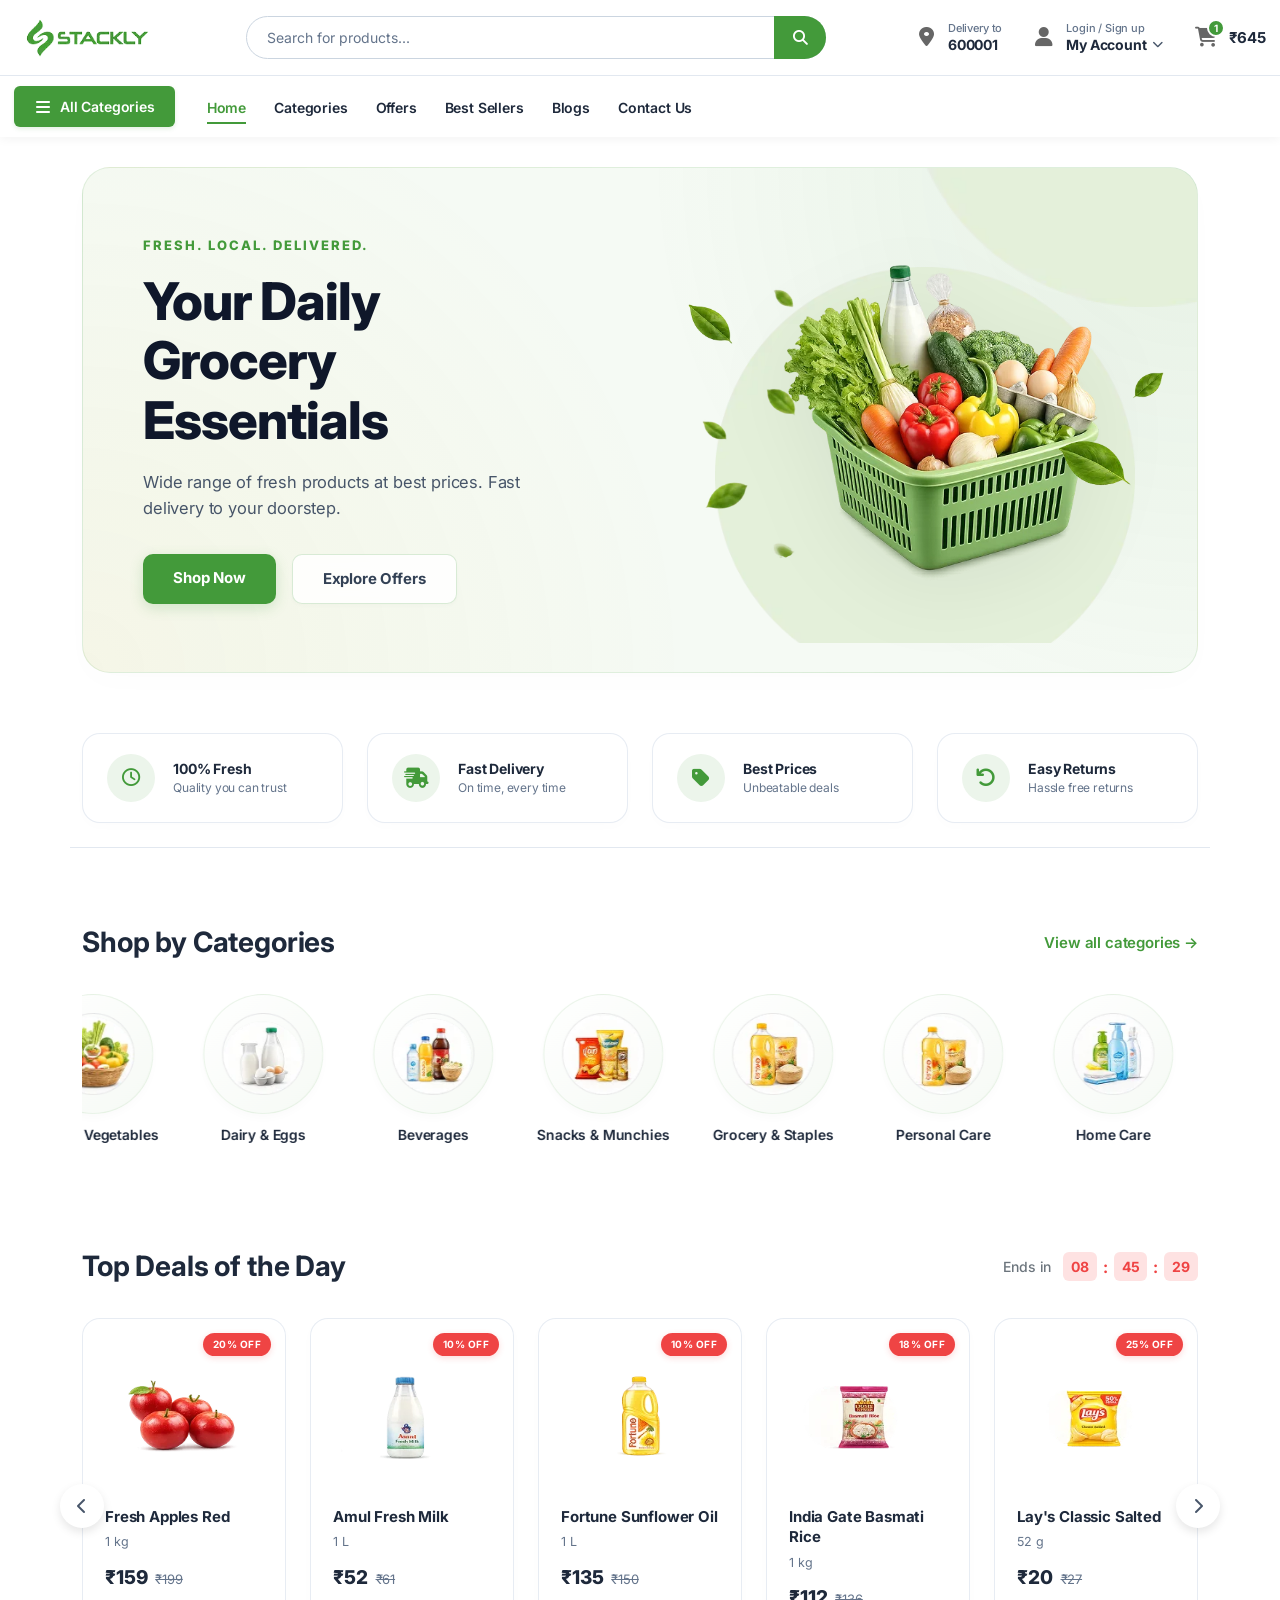
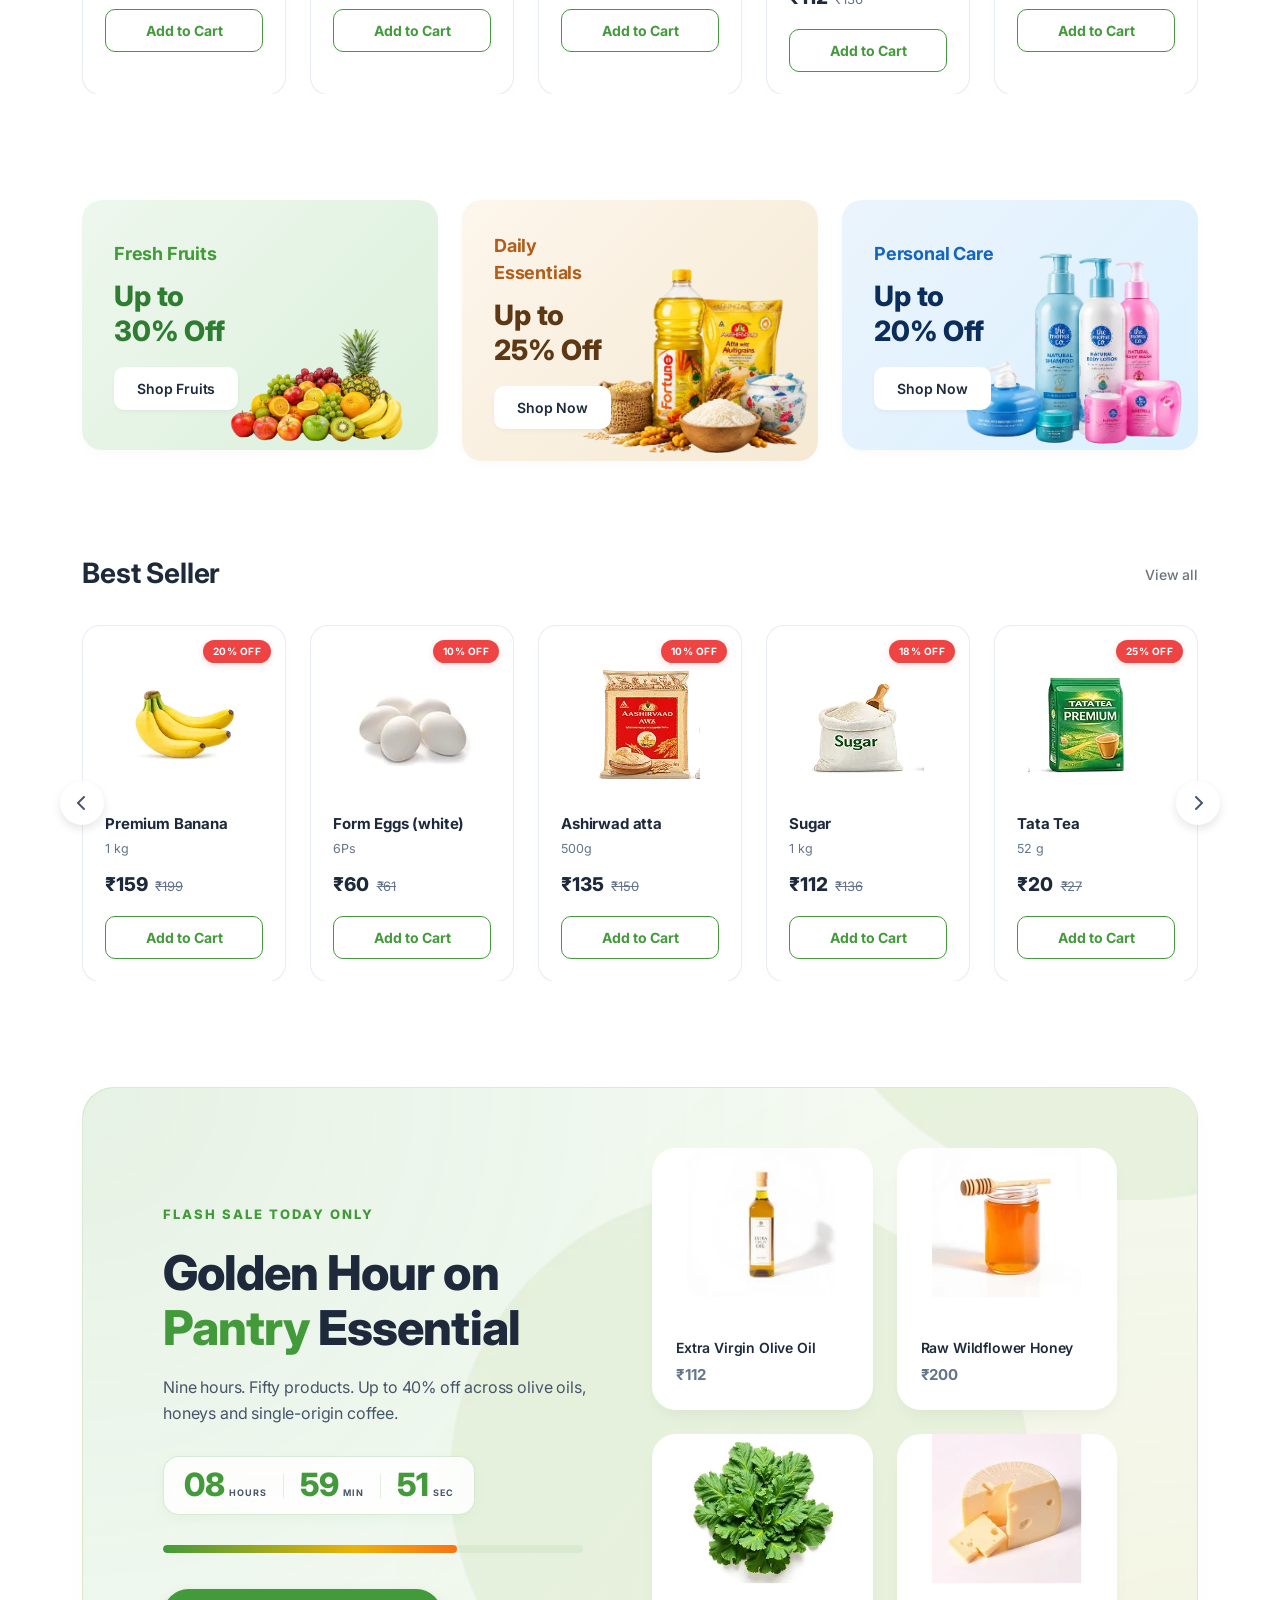
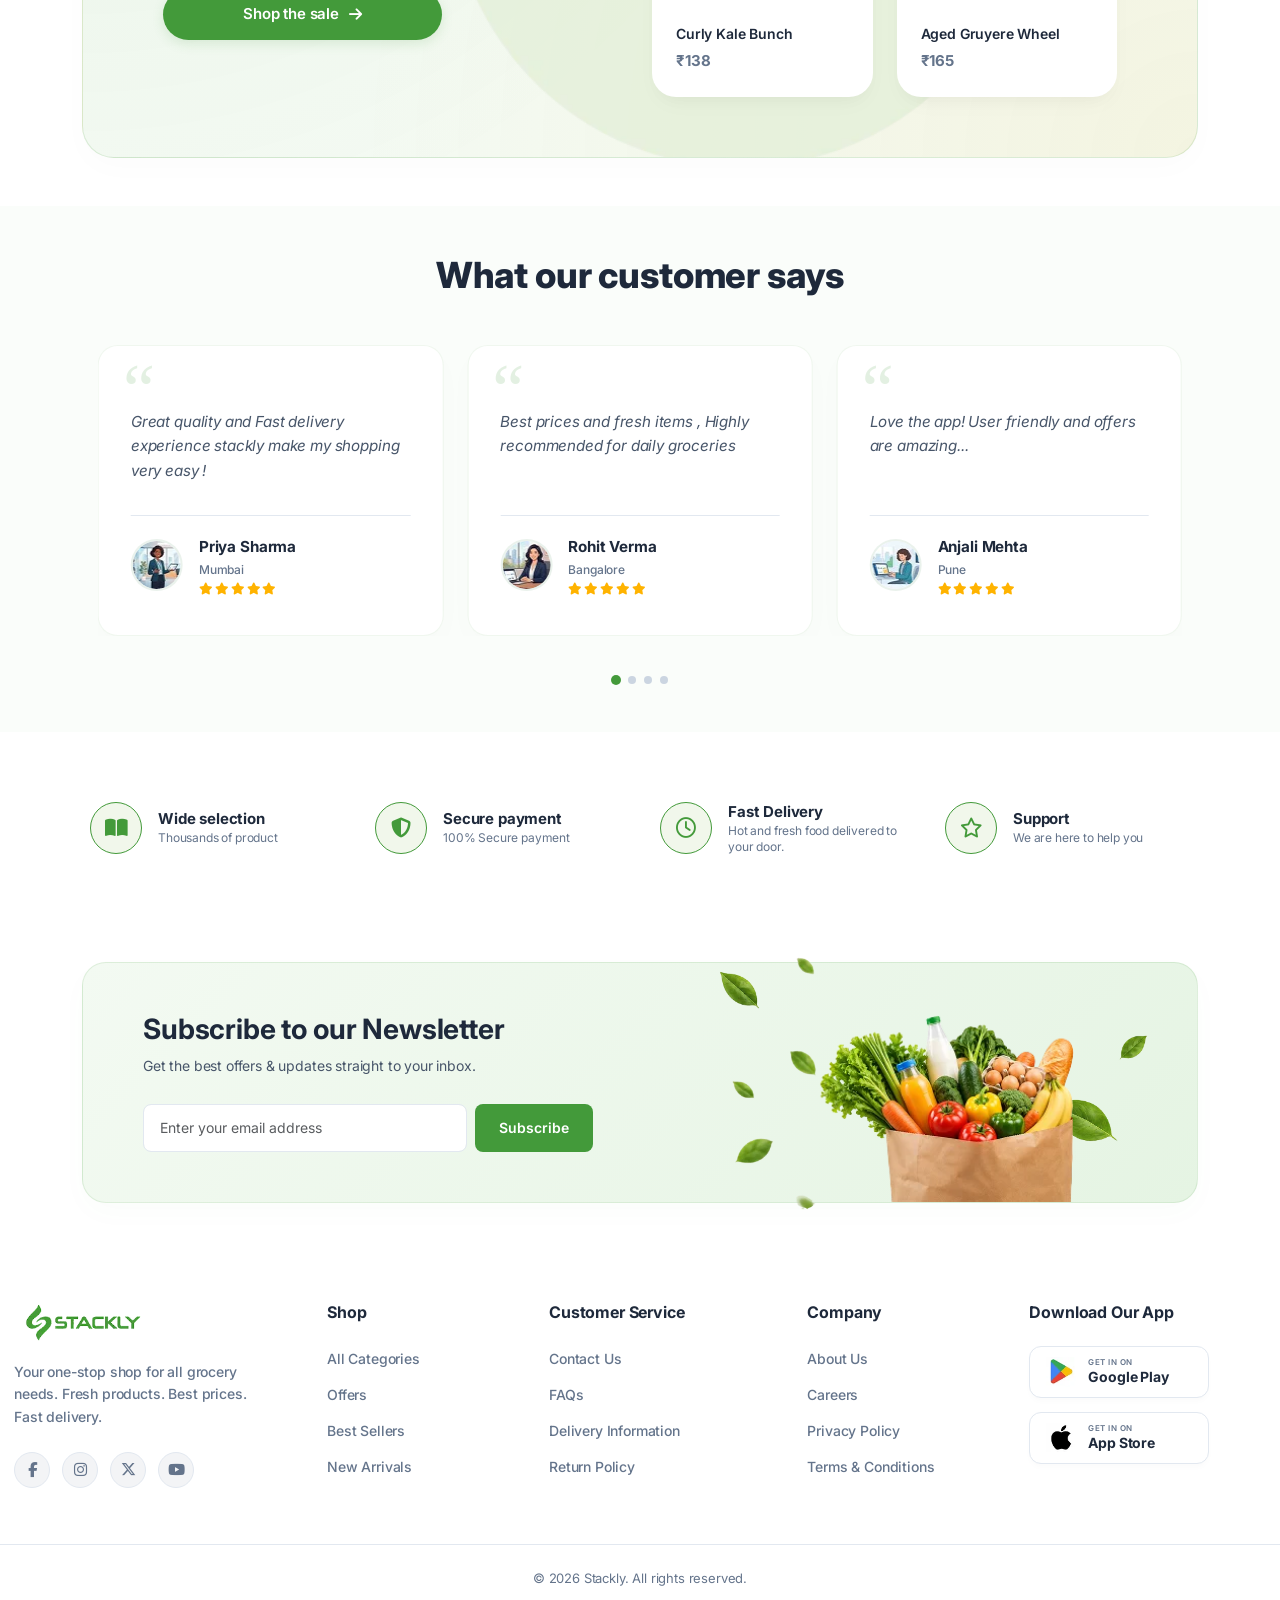
==== commit 776fb483: "refactor: console errors fixed" ====
--- a/index.html
+++ b/index.html
@@ -1192,6 +1192,8 @@
               >
                 <input
                   type="email"
+                  id="newsletter-email"
+                  name="newsletter-email"
                   class="form-control newsletter-input"
                   placeholder="Enter your email address"
                   required
--- a/assets/css/styles.css
+++ b/assets/css/styles.css
@@ -586,7 +586,7 @@
 /* Ellipse shape highlights */
 .hero-ellipse-1 {
   position: absolute;
-  top: 55%;
+  top: 60%;
   left: 50%;
   transform: translate(-50%, -50%);
   width: 420px;
@@ -594,7 +594,6 @@
   z-index: 2;
   pointer-events: none;
   object-fit: contain;
-  animation: rotateEllipse1 40s linear infinite;
 }
 
 .hero-ellipse-2 {
@@ -606,7 +605,6 @@
   z-index: 3;
   pointer-events: none;
   object-fit: contain;
-  animation: rotateEllipse2 35s linear infinite;
 }
 
 /* Leaves overlays */
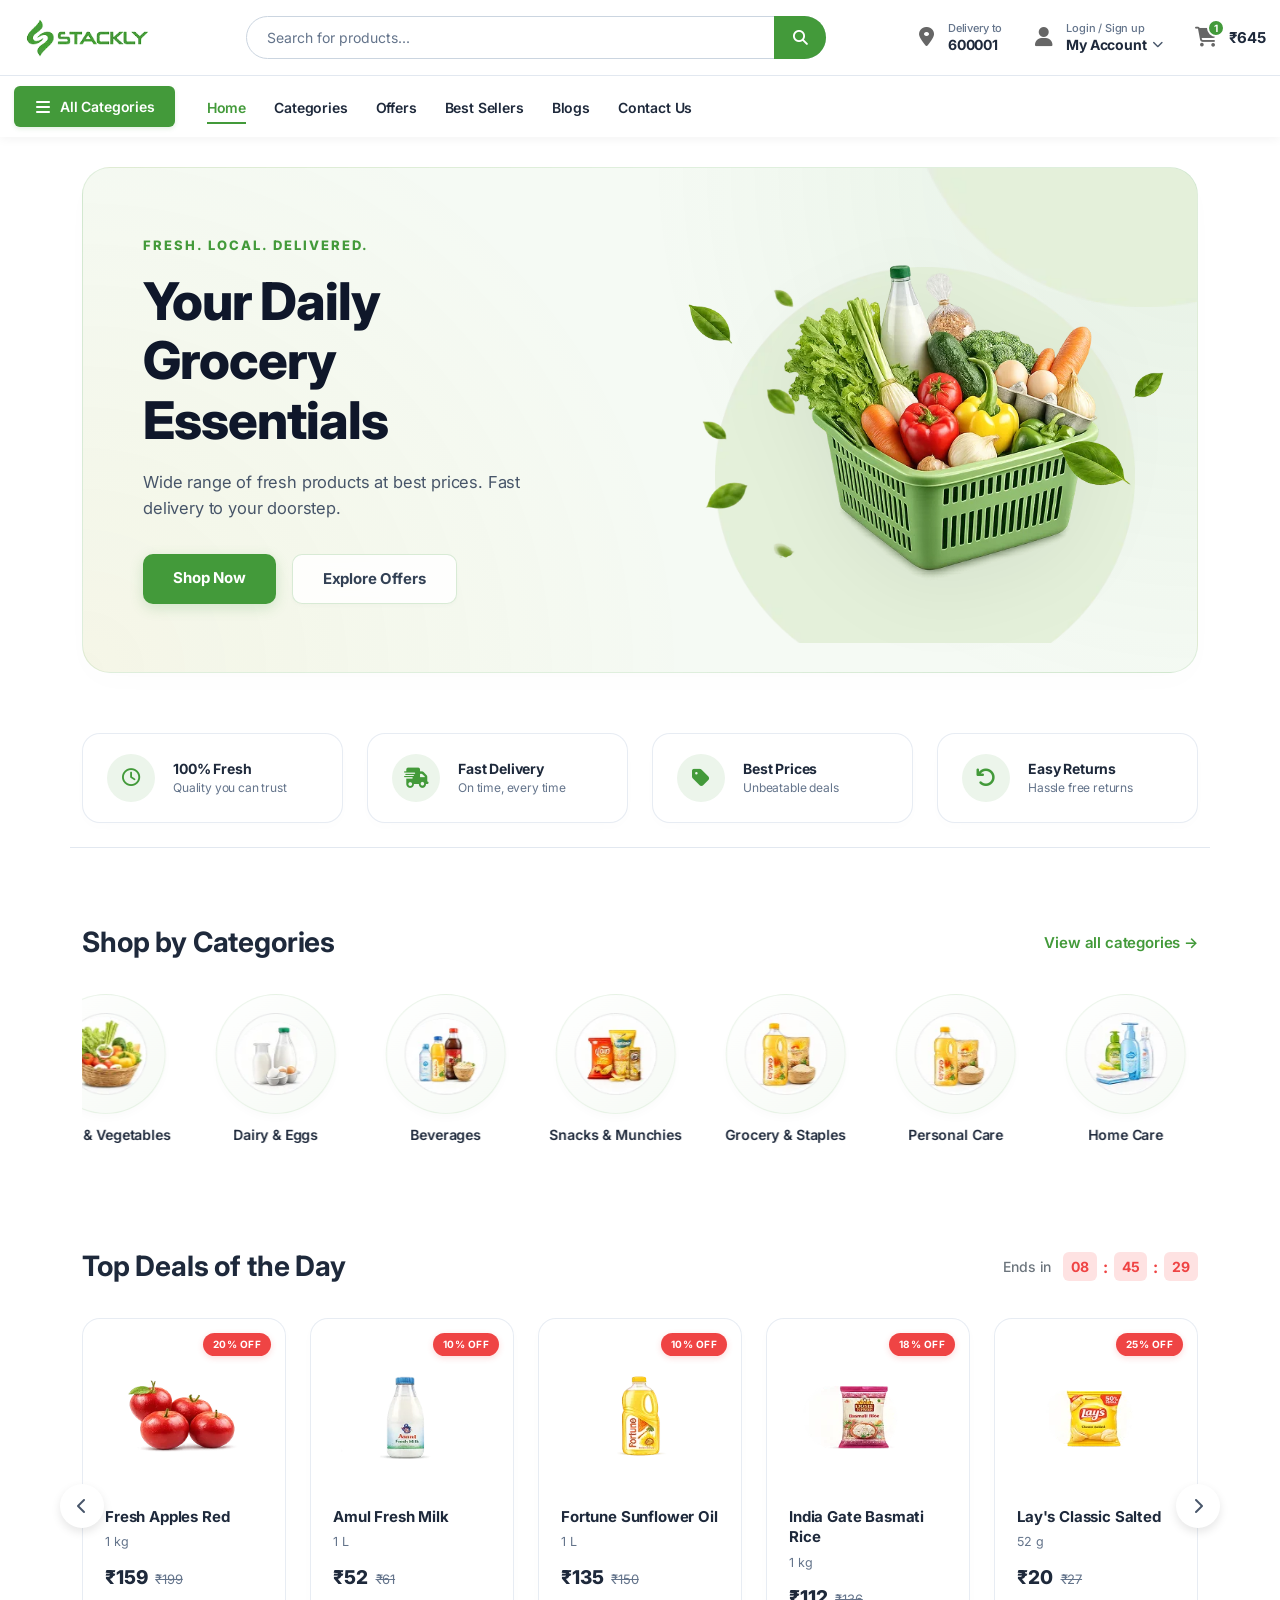
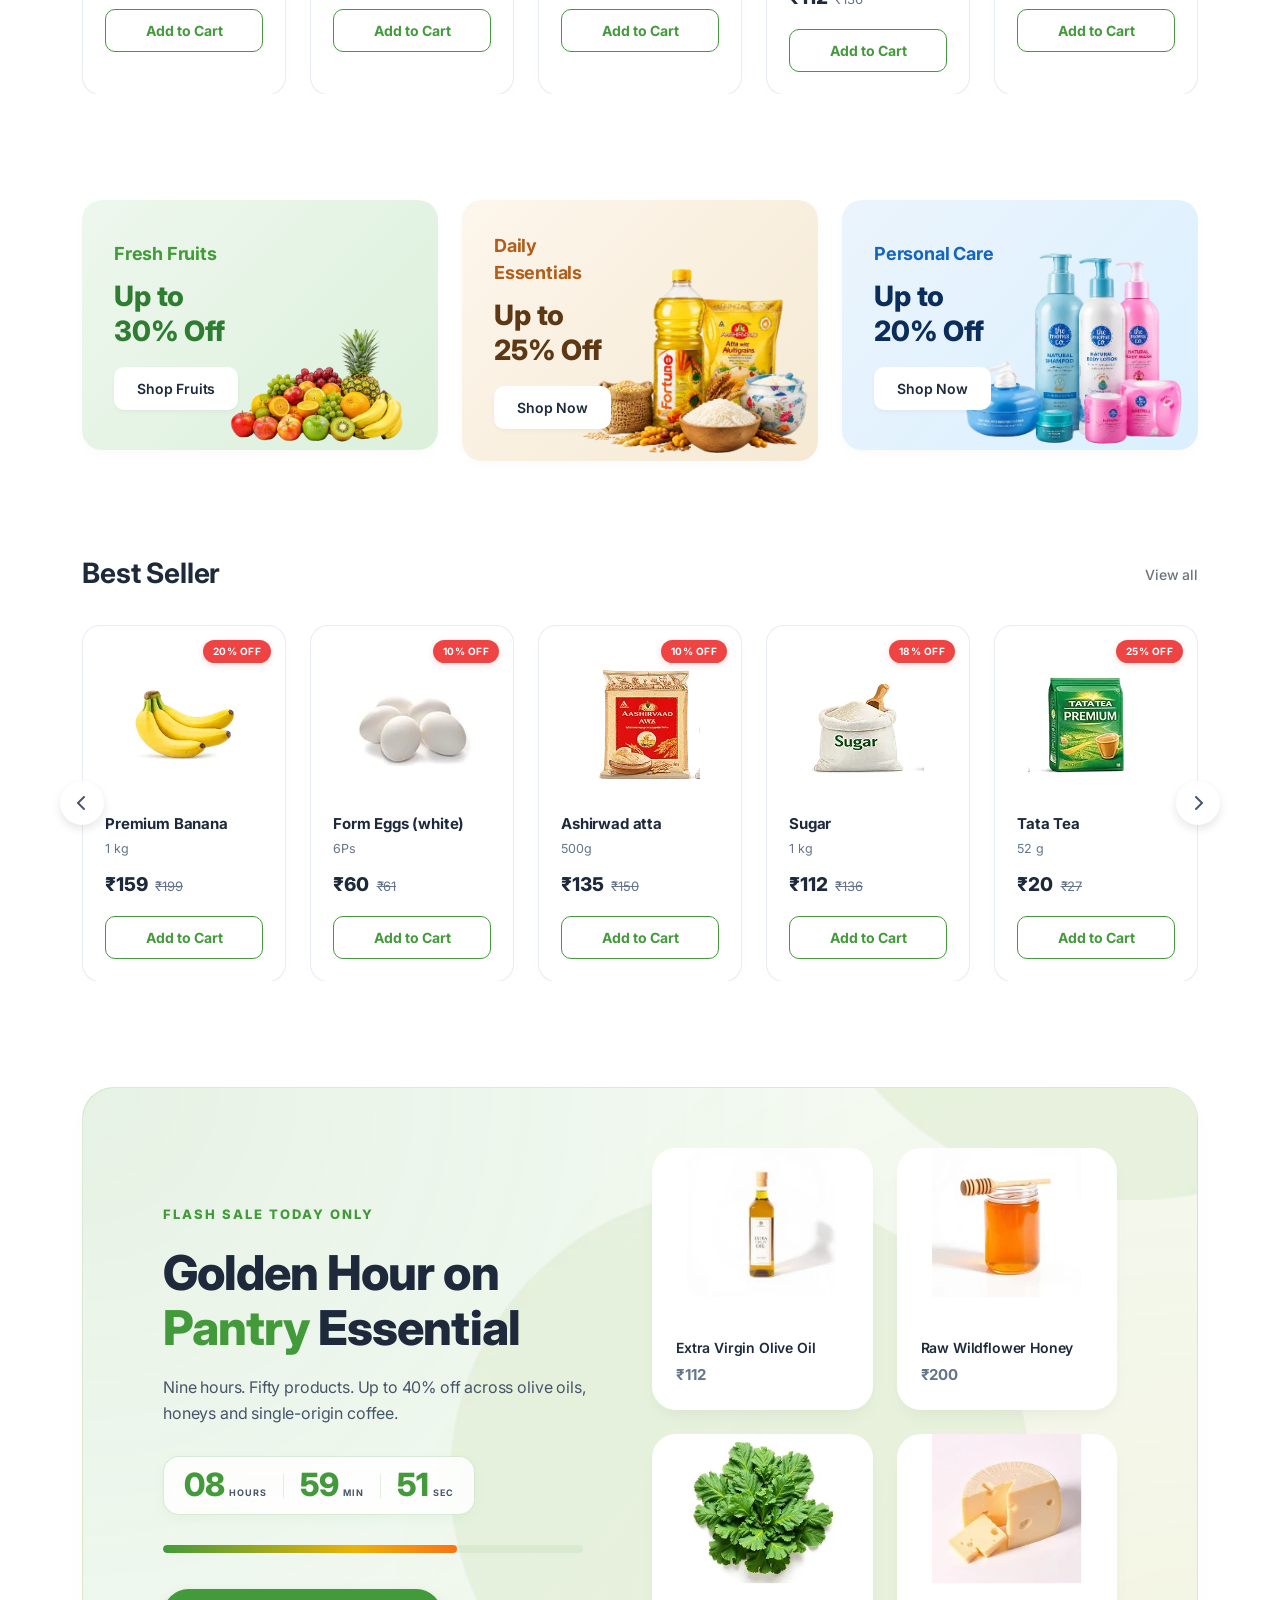
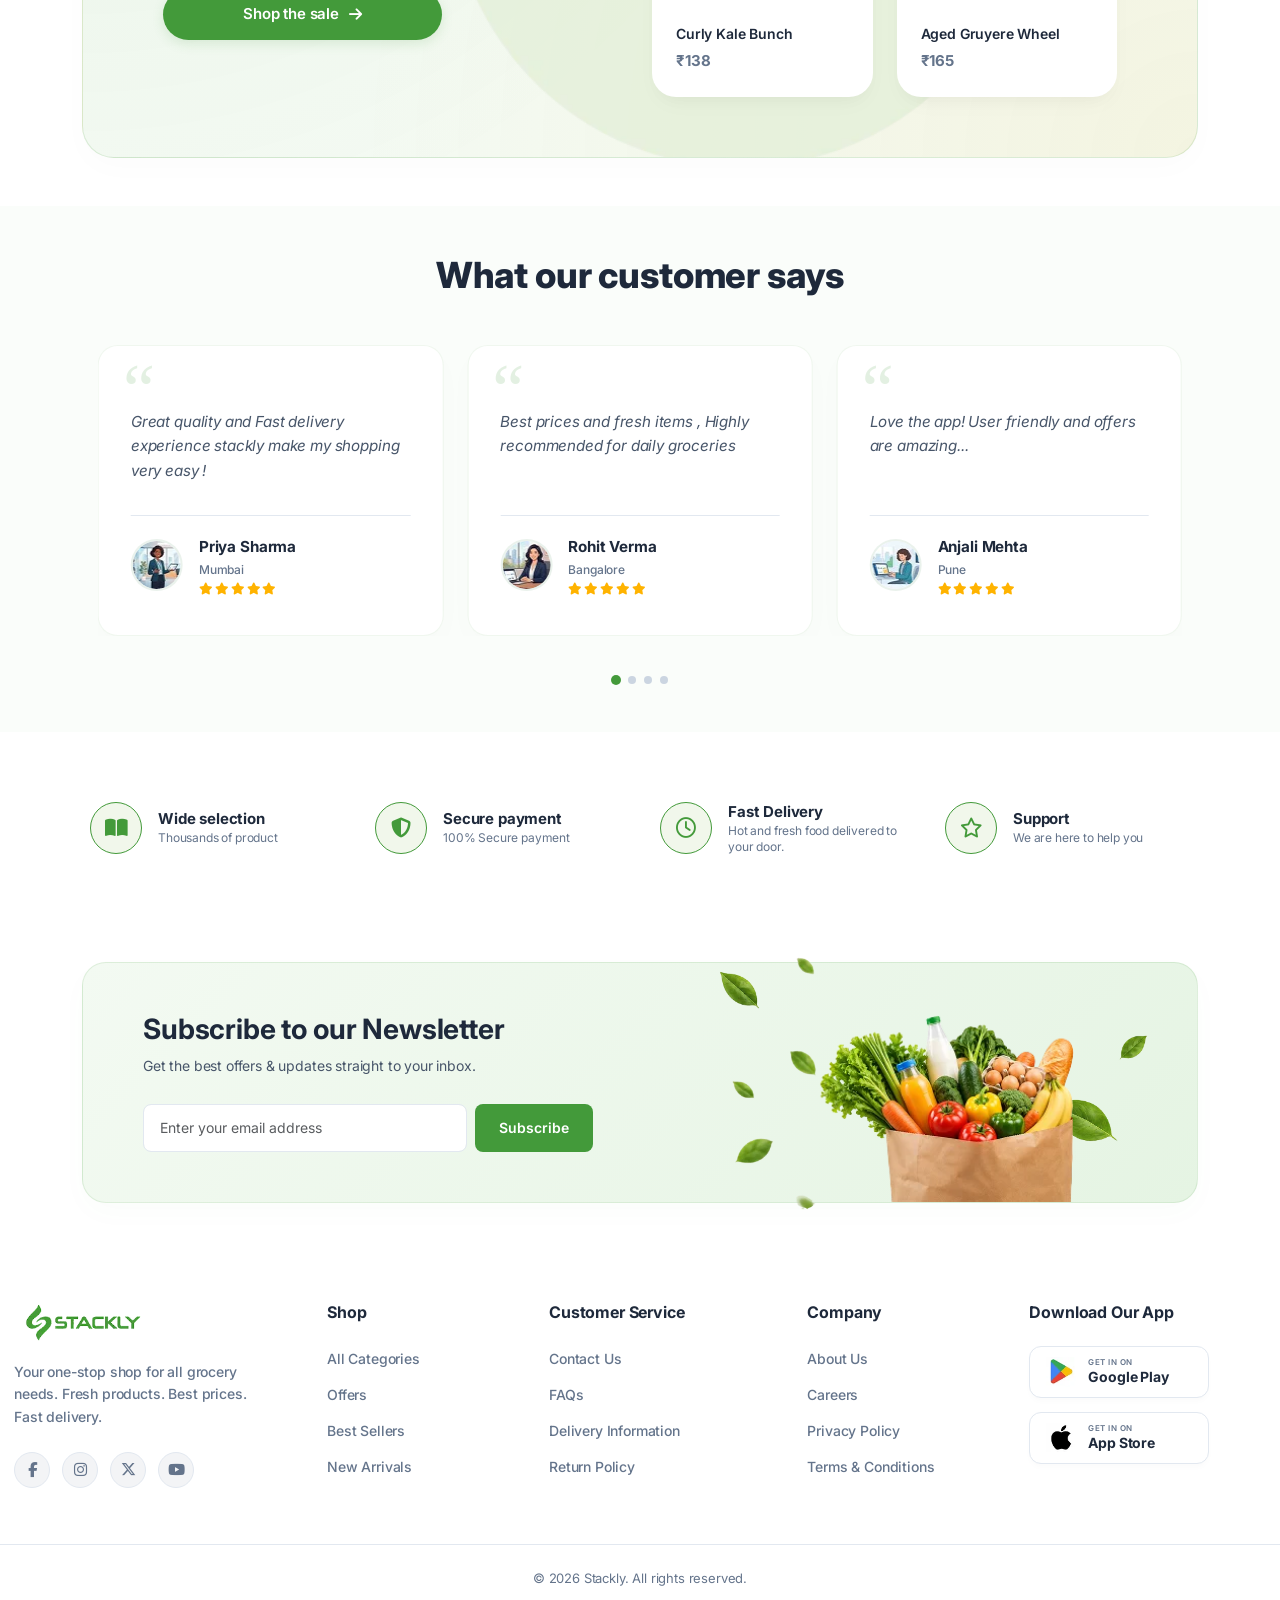
==== commit 0a66b5b4: "refactor: form issues fixed" ====
--- a/index.html
+++ b/index.html
@@ -522,7 +522,9 @@
                       <span class="deal-price-current">₹159</span>
                       <span class="deal-price-original">₹199</span>
                     </div>
-                    <button class="deal-btn-add">Add to Cart</button>
+                    <a href="#"
+                      ><button class="deal-btn-add">Add to Cart</button></a
+                    >
                   </div>
                 </div>
               </div>
@@ -545,7 +547,9 @@
                       <span class="deal-price-current">₹52</span>
                       <span class="deal-price-original">₹61</span>
                     </div>
-                    <button class="deal-btn-add">Add to Cart</button>
+                    <a href="#"
+                      ><button class="deal-btn-add">Add to Cart</button></a
+                    >
                   </div>
                 </div>
               </div>
@@ -568,7 +572,9 @@
                       <span class="deal-price-current">₹135</span>
                       <span class="deal-price-original">₹150</span>
                     </div>
-                    <button class="deal-btn-add">Add to Cart</button>
+                    <a href="#"
+                      ><button class="deal-btn-add">Add to Cart</button></a
+                    >
                   </div>
                 </div>
               </div>
@@ -591,7 +597,9 @@
                       <span class="deal-price-current">₹112</span>
                       <span class="deal-price-original">₹136</span>
                     </div>
-                    <button class="deal-btn-add">Add to Cart</button>
+                    <a href="#"
+                      ><button class="deal-btn-add">Add to Cart</button></a
+                    >
                   </div>
                 </div>
               </div>
@@ -614,7 +622,9 @@
                       <span class="deal-price-current">₹20</span>
                       <span class="deal-price-original">₹27</span>
                     </div>
-                    <button class="deal-btn-add">Add to Cart</button>
+                    <a href="#"
+                      ><button class="deal-btn-add">Add to Cart</button></a
+                    >
                   </div>
                 </div>
               </div>
@@ -739,7 +749,9 @@
                       <span class="deal-price-current">₹159</span>
                       <span class="deal-price-original">₹199</span>
                     </div>
-                    <button class="deal-btn-add">Add to Cart</button>
+                    <a href="#"
+                      ><button class="deal-btn-add">Add to Cart</button></a
+                    >
                   </div>
                 </div>
               </div>
@@ -762,7 +774,9 @@
                       <span class="deal-price-current">₹60</span>
                       <span class="deal-price-original">₹61</span>
                     </div>
-                    <button class="deal-btn-add">Add to Cart</button>
+                    <a href="#"
+                      ><button class="deal-btn-add">Add to Cart</button></a
+                    >
                   </div>
                 </div>
               </div>
@@ -785,7 +799,9 @@
                       <span class="deal-price-current">₹135</span>
                       <span class="deal-price-original">₹150</span>
                     </div>
-                    <button class="deal-btn-add">Add to Cart</button>
+                    <a href="#"
+                      ><button class="deal-btn-add">Add to Cart</button></a
+                    >
                   </div>
                 </div>
               </div>
@@ -808,7 +824,9 @@
                       <span class="deal-price-current">₹112</span>
                       <span class="deal-price-original">₹136</span>
                     </div>
-                    <button class="deal-btn-add">Add to Cart</button>
+                    <a href="#"
+                      ><button class="deal-btn-add">Add to Cart</button></a
+                    >
                   </div>
                 </div>
               </div>
@@ -831,7 +849,9 @@
                       <span class="deal-price-current">₹20</span>
                       <span class="deal-price-original">₹27</span>
                     </div>
-                    <button class="deal-btn-add">Add to Cart</button>
+                    <a href="#"
+                      ><button class="deal-btn-add">Add to Cart</button></a
+                    >
                   </div>
                 </div>
               </div>
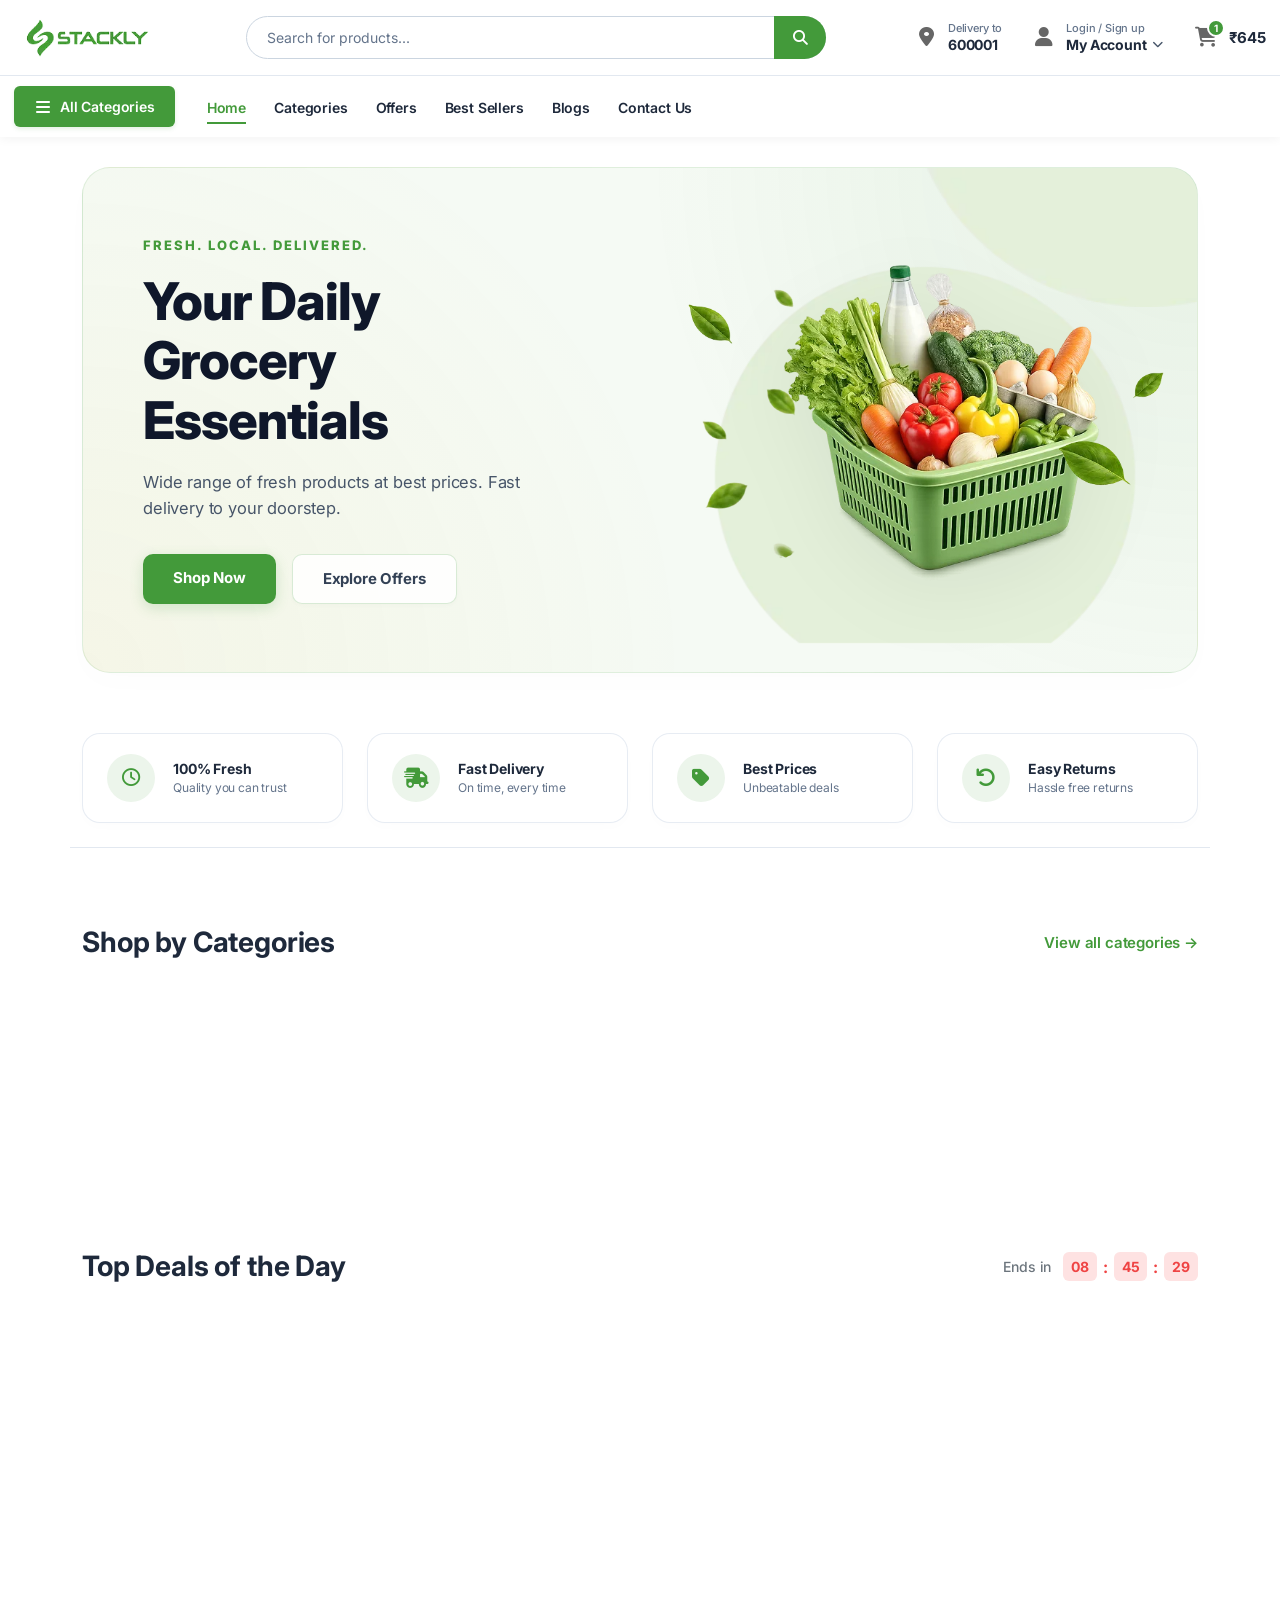
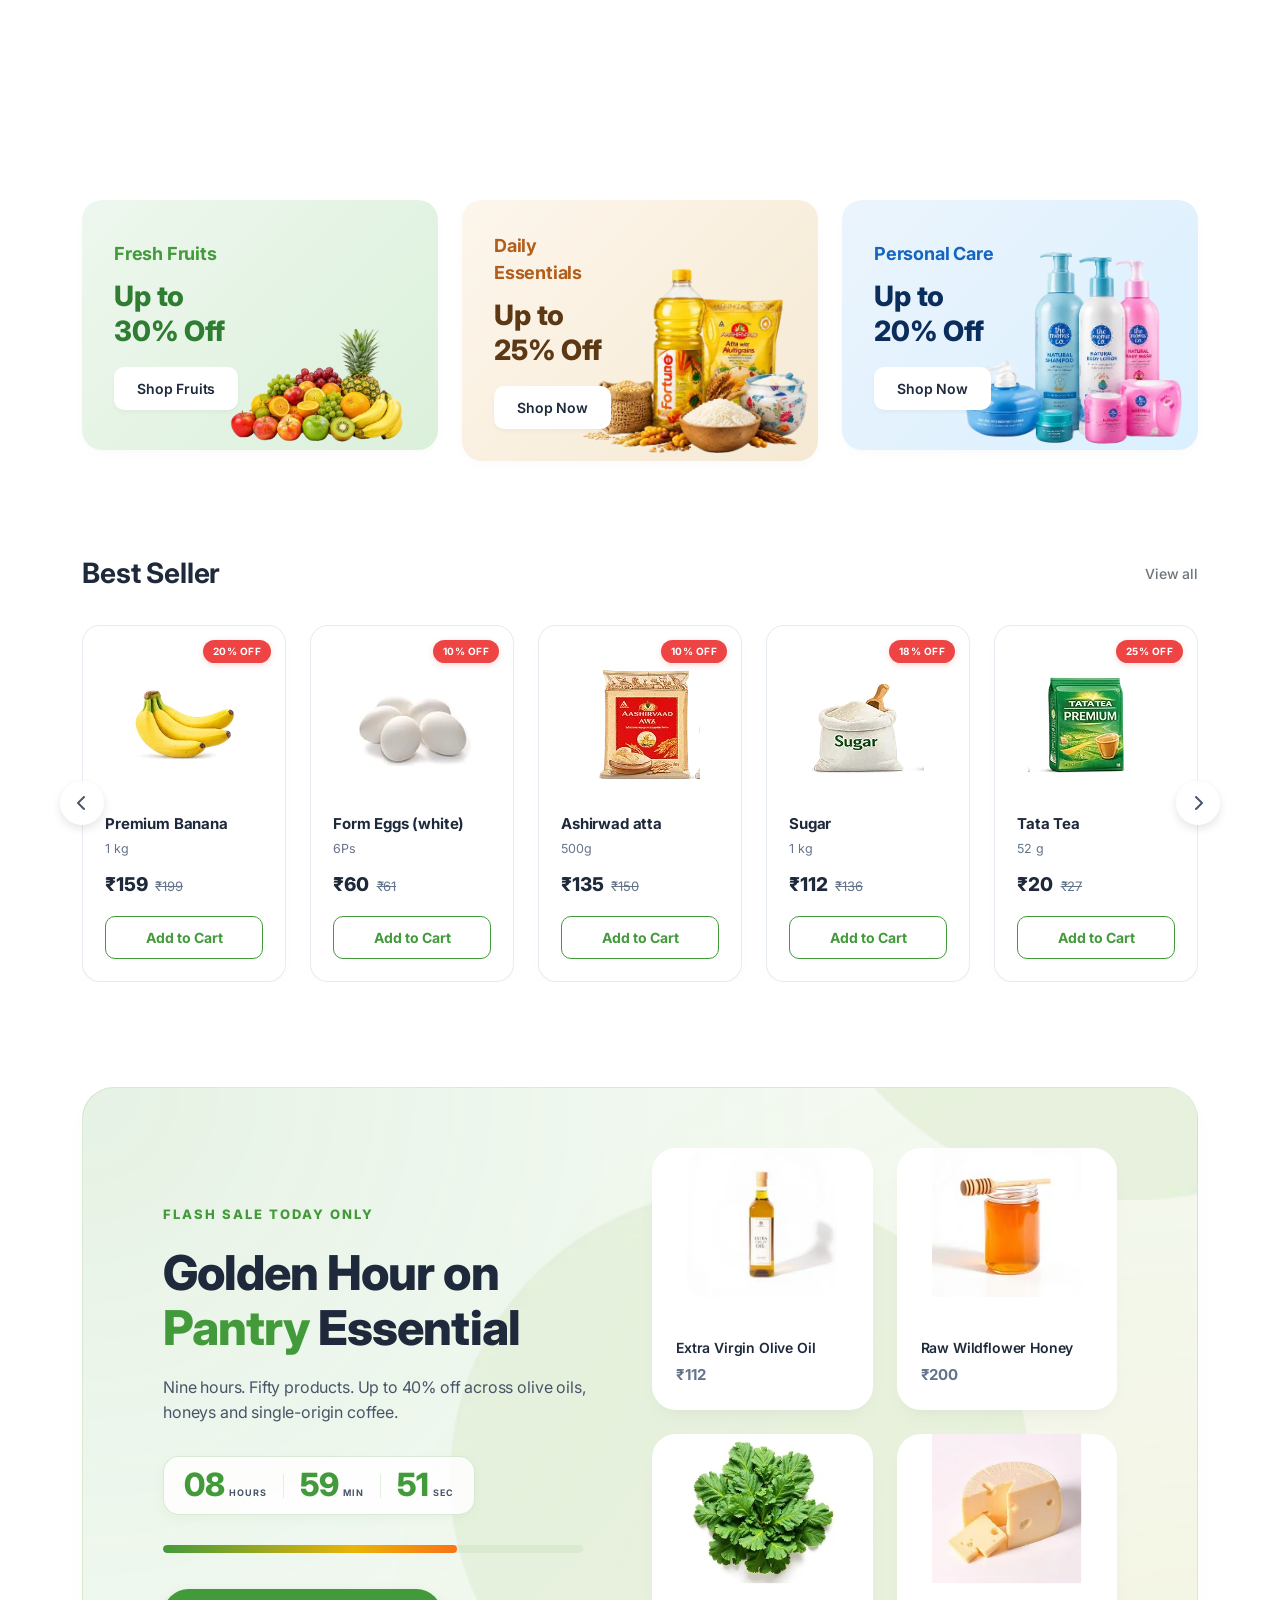
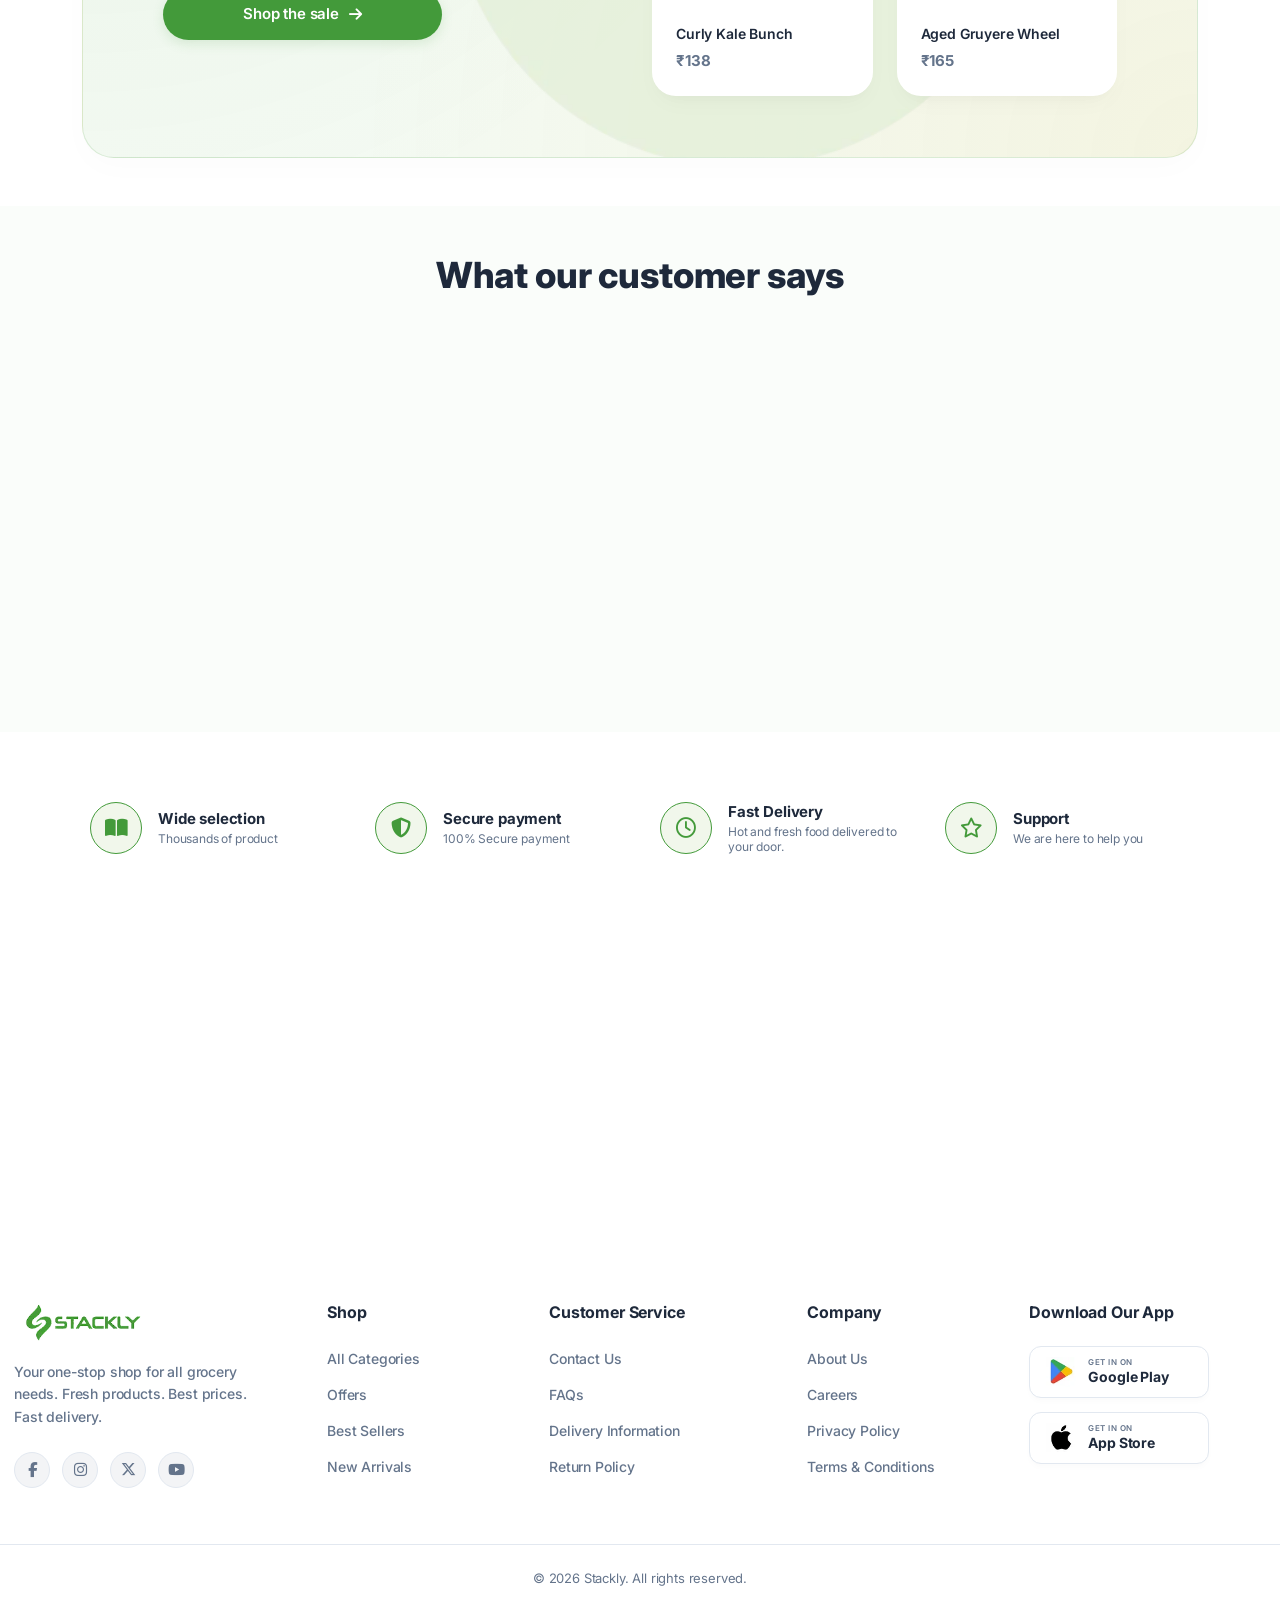
==== commit 30154076: "refactor: animations added" ====
--- a/index.html
+++ b/index.html
@@ -248,7 +248,9 @@
         <div class="hero-banner">
           <div class="row align-items-center">
             <!-- Left: Hero Text Area -->
-            <div class="col-lg-6 hero-content text-center text-lg-start">
+            <div
+              class="col-lg-6 hero-content text-center text-lg-start reveal-on-scroll fade-right"
+            >
               <span class="hero-subtitle">Fresh. Local. Delivered.</span>
               <h1 class="hero-title">Your Daily Grocery Essentials</h1>
               <p class="hero-text">
@@ -262,7 +264,7 @@
             </div>
 
             <!-- Right: Hero Visual Graphic -->
-            <div class="col-lg-6">
+            <div class="col-lg-6 reveal-on-scroll fade-left">
               <div class="hero-illustration">
                 <!-- Decorative Circle Backgrounds -->
                 <img
@@ -302,7 +304,7 @@
           style="border-bottom: 1px solid var(--border-color)"
         >
           <!-- Feature 1: 100% Fresh -->
-          <div class="col">
+          <div class="col reveal-on-scroll fade-up delay-100">
             <div class="feature-card">
               <div class="feature-icon-box">
                 <i class="fa-regular fa-clock"></i>
@@ -315,7 +317,7 @@
           </div>
 
           <!-- Feature 2: Fast Delivery -->
-          <div class="col">
+          <div class="col reveal-on-scroll fade-up delay-200">
             <div class="feature-card">
               <div class="feature-icon-box">
                 <i class="fa-solid fa-truck-fast feature-icon icon"></i>
@@ -328,7 +330,7 @@
           </div>
 
           <!-- Feature 3: Best Prices -->
-          <div class="col">
+          <div class="col reveal-on-scroll fade-up delay-300">
             <div class="feature-card">
               <div class="feature-icon-box">
                 <i class="fa-solid fa-tag feature-icon icon"></i>
@@ -341,7 +343,7 @@
           </div>
 
           <!-- Feature 4: Easy Returns -->
-          <div class="col">
+          <div class="col reveal-on-scroll fade-up delay-400">
             <div class="feature-card">
               <div class="feature-icon-box">
                 <i class="fa-solid fa-arrow-rotate-left feature-icon icon"></i>
@@ -359,13 +361,17 @@
     <!-- Shop by Categories Section -->
     <section class="categories-section py-5">
       <div class="container">
-        <div class="d-flex justify-content-between align-items-center mb-4">
+        <div
+          class="d-flex justify-content-between align-items-center mb-4 reveal-on-scroll fade-up"
+        >
           <h2 class="section-title h3 mb-0 fw-bold">Shop by Categories</h2>
           <a href="#" class="view-all-link fw-semibold text-decoration-none">
             View all categories <span class="arrow">&rarr;</span>
           </a>
         </div>
-        <div class="categories-slider-wrapper">
+        <div
+          class="categories-slider-wrapper reveal-on-scroll fade-up delay-100"
+        >
           <div class="categories-slider-track" id="categories-track">
             <!-- Fruits & Vegetables -->
             <div class="category-slide">
@@ -472,7 +478,7 @@
     <section class="deals-section py-5">
       <div class="container position-relative">
         <div
-          class="d-flex justify-content-between align-items-center mb-4 flex-wrap gap-3"
+          class="d-flex justify-content-between align-items-center mb-4 flex-wrap gap-3 reveal-on-scroll fade-up"
         >
           <h2 class="section-title h3 mb-0 fw-bold">Top Deals of the Day</h2>
           <div class="deals-countdown d-flex align-items-center gap-2">
@@ -492,7 +498,9 @@
           </div>
         </div>
 
-        <div class="deals-slider-outer position-relative">
+        <div
+          class="deals-slider-outer position-relative reveal-on-scroll fade-up delay-100"
+        >
           <!-- Slider Navigation Arrows -->
           <button
             class="deals-arrow arrow-left"
@@ -647,7 +655,7 @@
       <div class="container">
         <div class="row g-4">
           <!-- Card 1: Fresh Fruits -->
-          <div class="col-lg-4 col-md-6">
+          <div class="col-lg-4 col-md-6 reveal-on-scroll fade-up delay-100">
             <div class="offer-banner-card card-fruits">
               <div class="offer-banner-content">
                 <span class="offer-category">Fresh Fruits</span>
@@ -665,7 +673,7 @@
           </div>
 
           <!-- Card 2: Daily Essentials -->
-          <div class="col-lg-4 col-md-6">
+          <div class="col-lg-4 col-md-6 reveal-on-scroll fade-up delay-200">
             <div class="offer-banner-card card-essentials">
               <div class="offer-banner-content">
                 <span class="offer-category">Daily Essentials</span>
@@ -683,7 +691,7 @@
           </div>
 
           <!-- Card 3: Personal Care -->
-          <div class="col-lg-4 col-md-12">
+          <div class="col-lg-4 col-md-12 reveal-on-scroll fade-up delay-300">
             <div class="offer-banner-card card-personal">
               <div class="offer-banner-content">
                 <span class="offer-category">Personal Care</span>
@@ -706,7 +714,9 @@
     <!-- Best Seller Section -->
     <section class="deals-section py-5">
       <div class="container position-relative">
-        <div class="d-flex justify-content-between align-items-center mb-4">
+        <div
+          class="d-flex justify-content-between align-items-center mb-4 reveal-on-scroll fade-up"
+        >
           <h2 class="section-title h3 mb-0 fw-bold">Best Seller</h2>
           <a
             href="#"
@@ -719,7 +729,9 @@
           </a>
         </div>
 
-        <div class="deals-slider-outer position-relative">
+        <div
+          class="deals-slider-outer position-relative reveal-on-scroll fade-up delay-100"
+        >
           <!-- Slider Navigation Arrows -->
           <button
             class="deals-arrow arrow-left"
@@ -890,7 +902,9 @@
             style="z-index: 10"
           >
             <!-- Left: Text content, countdown timer, and progress bar -->
-            <div class="col-lg-6 flash-sale-content text-start">
+            <div
+              class="col-lg-6 flash-sale-content text-start reveal-on-scroll fade-right"
+            >
               <span class="flash-sale-subtitle">FLASH SALE TODAY ONLY</span>
               <h2 class="flash-sale-title">
                 Golden Hour on <br />
@@ -940,7 +954,7 @@
             </div>
 
             <!-- Right: 2x2 Grid of Product Cards -->
-            <div class="col-lg-6">
+            <div class="col-lg-6 reveal-on-scroll fade-left delay-100">
               <div class="flash-sale-grid">
                 <!-- Card 1: Extra Virgin Olive Oil -->
                 <div class="flash-product-card">
@@ -1007,9 +1021,13 @@
     <!-- What our customer says (Testimonial Slider) Section -->
     <section class="testimonials-section py-5">
       <div class="container">
-        <h2 class="testimonials-title">What our customer says</h2>
-
-        <div class="testimonials-slider-outer">
+        <h2 class="testimonials-title reveal-on-scroll fade-up">
+          What our customer says
+        </h2>
+
+        <div
+          class="testimonials-slider-outer reveal-on-scroll fade-up delay-100"
+        >
           <div class="testimonials-slider-wrapper">
             <div class="testimonials-slider-track" id="testimonials-track">
               <!-- Slide 1: Priya Sharma -->
@@ -1143,7 +1161,7 @@
           class="row row-cols-1 row-cols-md-2 row-cols-lg-4 g-4 justify-content-between"
         >
           <!-- Feature 1: Wide selection -->
-          <div class="col">
+          <div class="col reveal-on-scroll fade-up delay-100">
             <div class="bottom-feature-card">
               <div class="bottom-feature-icon-box">
                 <i class="fa-solid fa-book-open"></i>
@@ -1155,7 +1173,7 @@
             </div>
           </div>
           <!-- Feature 2: Secure payment -->
-          <div class="col">
+          <div class="col reveal-on-scroll fade-up delay-200">
             <div class="bottom-feature-card">
               <div class="bottom-feature-icon-box">
                 <i class="fa-solid fa-shield-halved"></i>
@@ -1167,7 +1185,7 @@
             </div>
           </div>
           <!-- Feature 3: Fast Delivery -->
-          <div class="col">
+          <div class="col reveal-on-scroll fade-up delay-300">
             <div class="bottom-feature-card">
               <div class="bottom-feature-icon-box">
                 <i class="fa-regular fa-clock"></i>
@@ -1181,7 +1199,7 @@
             </div>
           </div>
           <!-- Feature 4: Support -->
-          <div class="col">
+          <div class="col reveal-on-scroll fade-up delay-400">
             <div class="bottom-feature-card">
               <div class="bottom-feature-icon-box">
                 <i class="fa-regular fa-star"></i>
@@ -1199,7 +1217,7 @@
 
       <!-- 2. Newsletter Subscription Banner -->
       <div class="container">
-        <div class="newsletter-banner-card">
+        <div class="newsletter-banner-card reveal-on-scroll fade-up">
           <div class="row align-items-center">
             <div class="col-lg-7 col-md-8 position-relative z-3">
               <h3 class="newsletter-title">Subscribe to our Newsletter</h3>
--- a/assets/css/styles.css
+++ b/assets/css/styles.css
@@ -967,14 +967,11 @@
   width: 120px;
   height: 120px;
   border-radius: 50%;
-  border: 1px solid rgba(67, 154, 58, 0.1);
-  background: linear-gradient(135deg, #ffffff 0%, #f6faf5 100%);
   display: flex;
   align-items: center;
   justify-content: center;
   margin-bottom: 12px;
   overflow: hidden;
-  box-shadow: 0 4px 10px rgba(0, 0, 0, 0.02);
   transition: all var(--transition-normal);
 }
 
@@ -983,11 +980,6 @@
   height: 70%;
   object-fit: contain;
   transition: transform var(--transition-normal);
-}
-
-.category-item-card:hover .category-image-circle {
-  border-color: var(--primary-color);
-  box-shadow: 0 10px 25px rgba(67, 154, 58, 0.12);
 }
 
 .category-item-card:hover .category-image-circle img {
@@ -2581,3 +2573,81 @@
 .scroll-to-top:hover i {
   transform: translateY(-2px);
 }
+
+/* ==========================================
+   SCROLL ANIMATIONS (EXCEPT DASHBOARD)
+   ========================================== */
+
+/* Base transition setup */
+.reveal-on-scroll {
+  opacity: 0;
+  transition:
+    opacity 0.8s cubic-bezier(0.16, 1, 0.3, 1),
+    transform 0.8s cubic-bezier(0.16, 1, 0.3, 1);
+  will-change: transform, opacity;
+}
+
+/* Off-screen / initial states using :not(.is-visible) to prevent overriding normal hover states */
+.reveal-on-scroll:not(.is-visible).fade-in {
+  /* Just opacity transition */
+}
+
+.reveal-on-scroll:not(.is-visible).fade-up {
+  transform: translateY(40px);
+}
+
+.reveal-on-scroll:not(.is-visible).fade-down {
+  transform: translateY(-40px);
+}
+
+.reveal-on-scroll:not(.is-visible).fade-left {
+  transform: translateX(-40px);
+}
+
+.reveal-on-scroll:not(.is-visible).fade-right {
+  transform: translateX(40px);
+}
+
+.reveal-on-scroll:not(.is-visible).zoom-in {
+  transform: scale(0.9);
+}
+
+.reveal-on-scroll:not(.is-visible).zoom-out {
+  transform: scale(1.1);
+}
+
+/* On-screen / visible state triggers */
+.reveal-on-scroll.is-visible {
+  opacity: 1;
+}
+
+/* Staggered transition delays */
+.reveal-on-scroll.delay-100 {
+  transition-delay: 100ms;
+}
+.reveal-on-scroll.delay-200 {
+  transition-delay: 200ms;
+}
+.reveal-on-scroll.delay-300 {
+  transition-delay: 300ms;
+}
+.reveal-on-scroll.delay-400 {
+  transition-delay: 400ms;
+}
+.reveal-on-scroll.delay-500 {
+  transition-delay: 500ms;
+}
+.reveal-on-scroll.delay-600 {
+  transition-delay: 600ms;
+}
+
+/* Duration variations */
+.reveal-on-scroll.duration-600 {
+  transition-duration: 600ms;
+}
+.reveal-on-scroll.duration-1000 {
+  transition-duration: 1000ms;
+}
+.reveal-on-scroll.duration-1200 {
+  transition-duration: 1200ms;
+}
